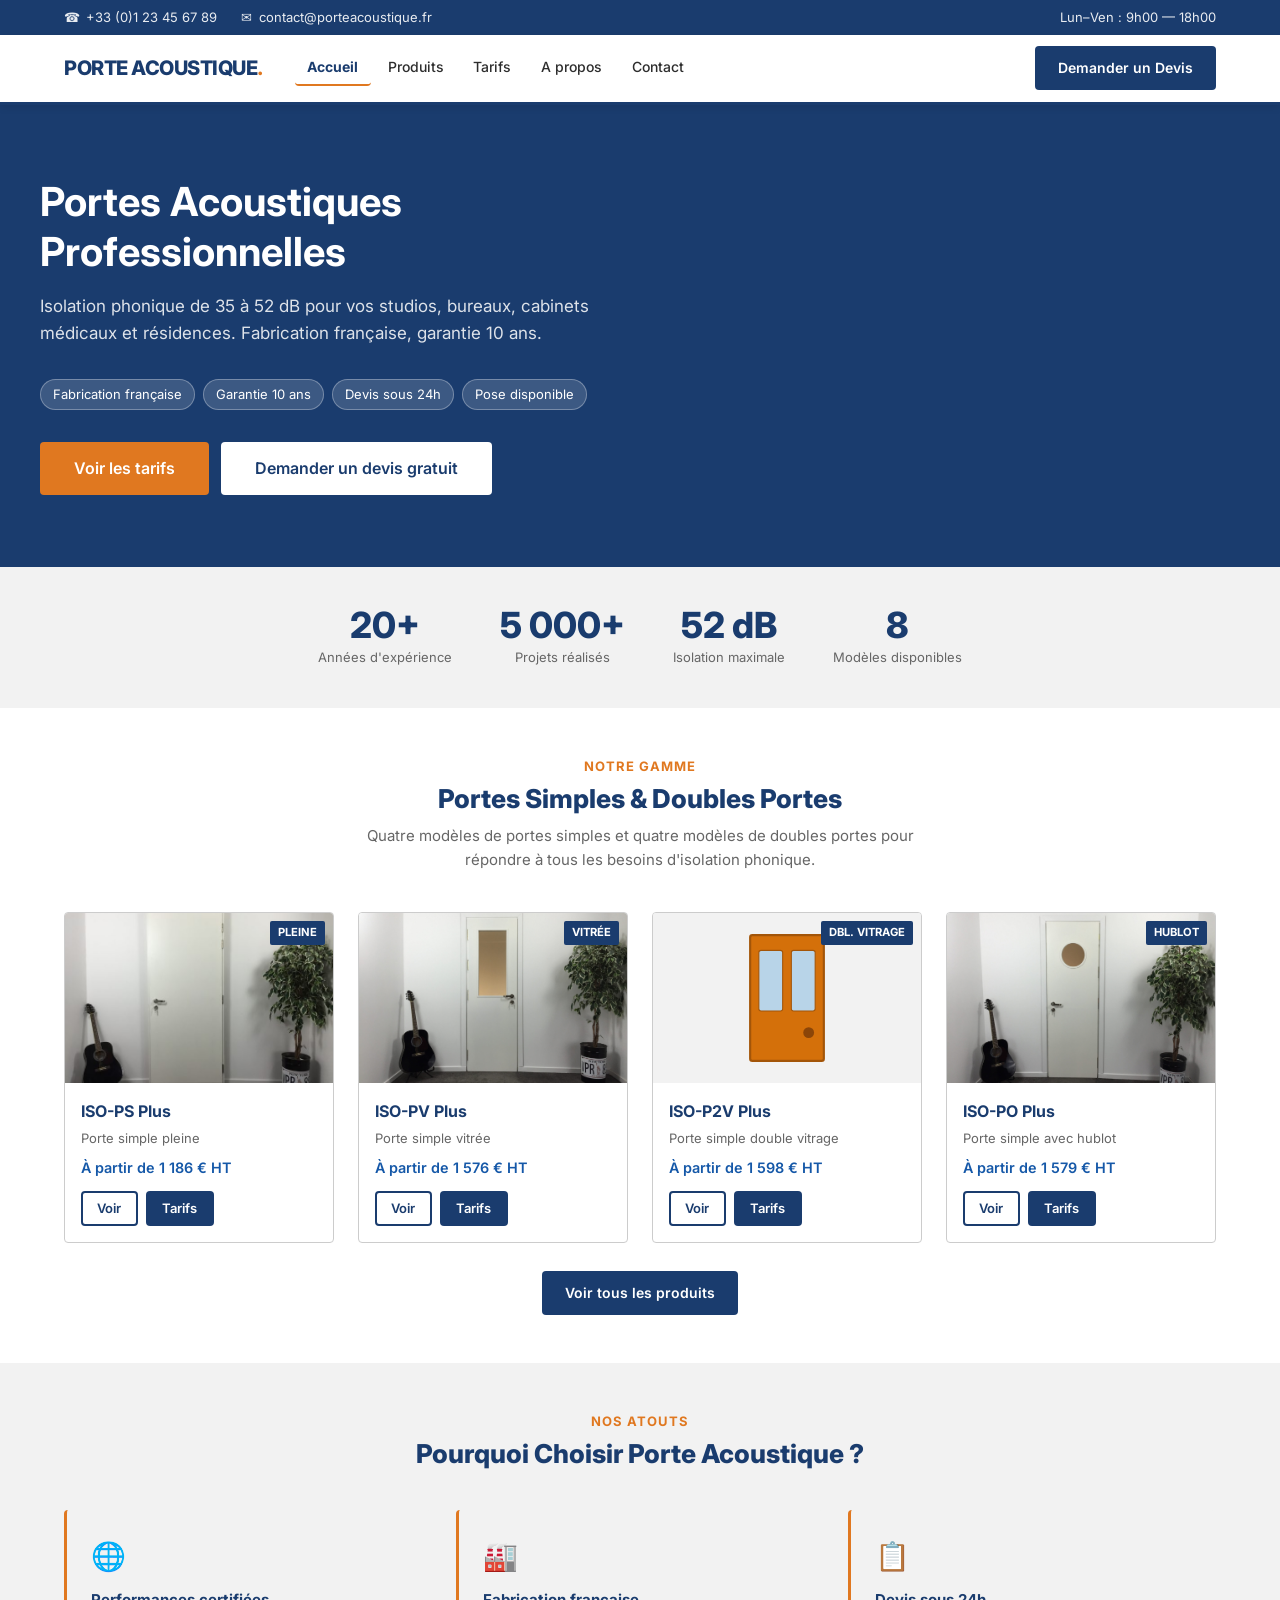
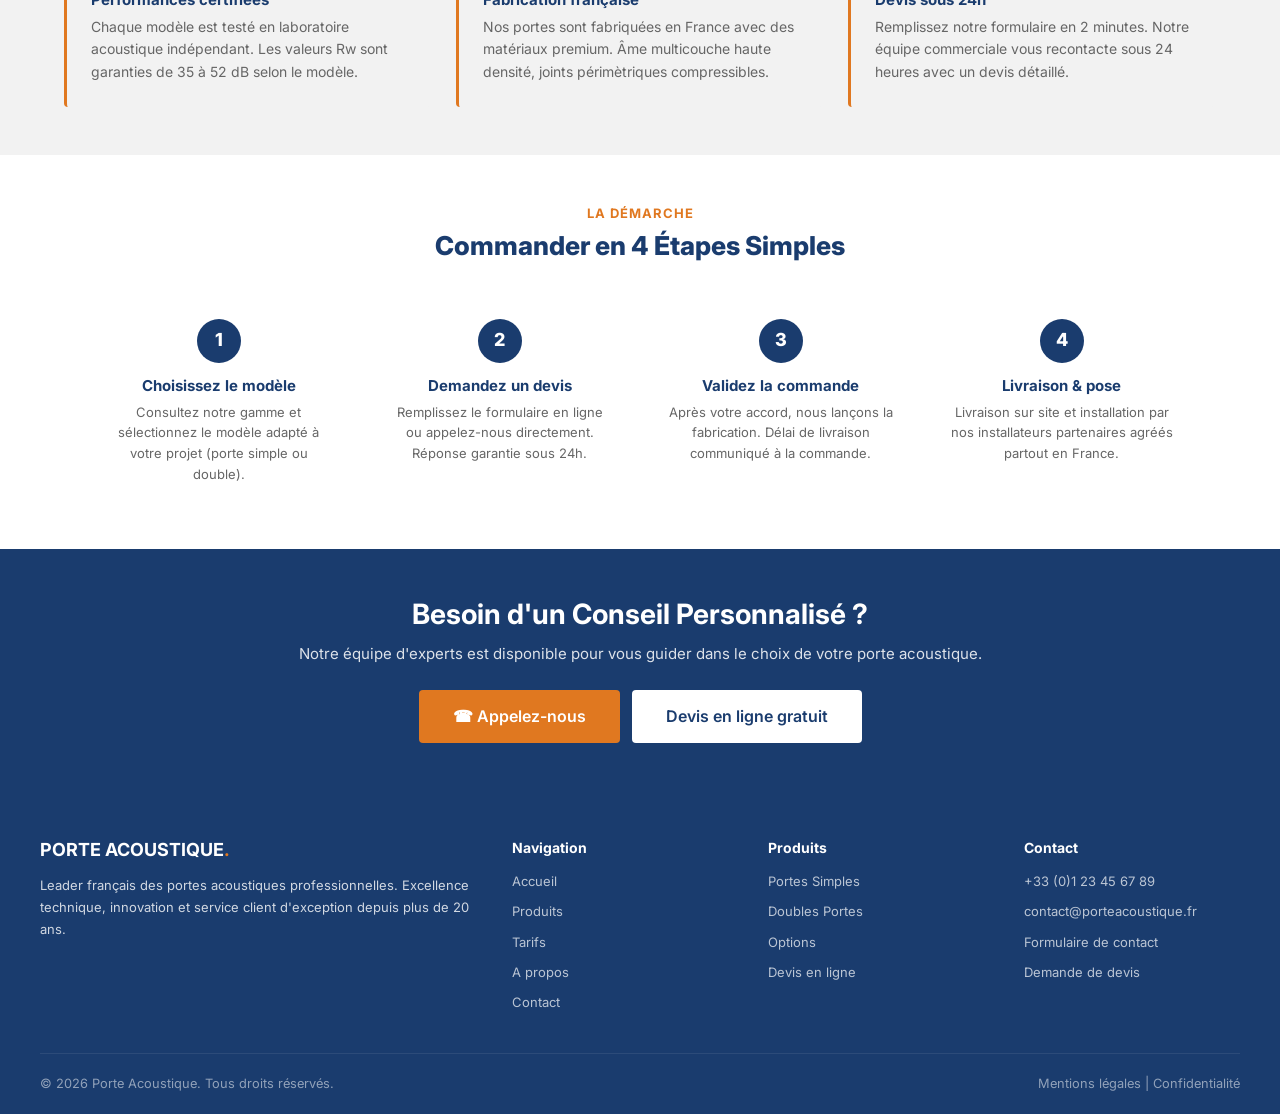
==== index.html @ 8ef7914b "Add files via upload" ====
<!DOCTYPE html>
<html lang="fr">
<head>
    <meta charset="UTF-8">
    <meta name="viewport" content="width=device-width, initial-scale=1.0">
    <title>Porte Acoustique | Portes Acoustiques Professionnelles</title>
    <meta name="description" content="Leader français des portes acoustiques professionnelles. Isolation phonique jusqu'à 52 dB. Devis gratuit sous 24h.">
    <link rel="preconnect" href="https://fonts.googleapis.com">
    <link rel="preconnect" href="https://fonts.gstatic.com" crossorigin>
    <link href="https://fonts.googleapis.com/css2?family=Inter:wght@400;500;600;700;800&display=swap" rel="stylesheet">
    <link rel="stylesheet" href="css/style.css">
</head>
<body>

<!-- Barre du haut -->
<div class="top-bar">
    <div class="top-bar-inner">
        <div class="top-bar-left">
            <span class="top-bar-item">&#9742; <a href="tel:+33123456789">+33 (0)1 23 45 67 89</a></span>
            <span class="top-bar-item">&#9993; <a href="mailto:contact@porteacoustique.fr">contact@porteacoustique.fr</a></span>
        </div>
        <span class="top-bar-item">Lun&ndash;Ven : 9h00 &mdash; 18h00</span>
    </div>
</div>

<!-- Navigation -->
<nav class="navbar">
    <div class="nav-inner">
        <a href="index.html" class="logo">PORTE ACOUSTIQUE<span class="logo-dot">.</span></a>
        <ul class="nav-links" id="navLinks">
            <li><a href="index.html" class="active">Accueil</a></li>
            <li><a href="produits.html">Produits</a></li>
            <li><a href="tarifs.html">Tarifs</a></li>
            <li><a href="a-propos.html">A propos</a></li>
            <li><a href="contact.html">Contact</a></li>
        </ul>
        <a href="devis.html" class="btn btn-nav-devis">Demander un Devis</a>
        <button class="mobile-toggle" id="mobileToggle" aria-label="Menu">
            <span></span><span></span><span></span>
        </button>
    </div>
</nav>

<!-- Hero -->
<section class="home-hero">
    <div class="home-hero-inner">
        <h1>Portes Acoustiques<br>Professionnelles</h1>
        <p>Isolation phonique de 35 à 52 dB pour vos studios, bureaux, cabinets médicaux et résidences. Fabrication française, garantie 10 ans.</p>
        <div class="hero-pills">
            <span class="hero-pill">Fabrication française</span>
            <span class="hero-pill">Garantie 10 ans</span>
            <span class="hero-pill">Devis sous 24h</span>
            <span class="hero-pill">Pose disponible</span>
        </div>
        <div class="btn-group">
            <a href="tarifs.html" class="btn btn-accent btn-lg">Voir les tarifs</a>
            <a href="devis.html" class="btn btn-white btn-lg">Demander un devis gratuit</a>
        </div>
    </div>
</section>

<!-- Stats -->
<div class="stats-row">
    <div class="stat-item"><div class="stat-num">20+</div><div class="stat-lbl">Années d'expérience</div></div>
    <div class="stat-item"><div class="stat-num">5 000+</div><div class="stat-lbl">Projets réalisés</div></div>
    <div class="stat-item"><div class="stat-num">52 dB</div><div class="stat-lbl">Isolation maximale</div></div>
    <div class="stat-item"><div class="stat-num">8</div><div class="stat-lbl">Modèles disponibles</div></div>
</div>

<!-- Produits -->
<section class="section">
    <div class="container">
        <div class="section-header">
            <div class="section-label">Notre gamme</div>
            <h2 class="section-title">Portes Simples &amp; Doubles Portes</h2>
            <p class="section-desc">Quatre modèles de portes simples et quatre modèles de doubles portes pour répondre à tous les besoins d'isolation phonique.</p>
        </div>
        <div class="products-grid">
            <div class="product-card">
                <div class="product-card-img">
                    <img src="images_agenererplustard/IMG_6274-e1475179363732.jpg" alt="ISO-PS Plus">
                    <span class="product-badge">Pleine</span>
                </div>
                <div class="product-card-body">
                    <div class="product-name">ISO-PS Plus</div>
                    <div class="product-type">Porte simple pleine</div>
                    <div class="product-from">À partir de 1 186 &euro; HT</div>
                    <div class="product-card-actions">
                        <a href="produit-iso-ps-plus.html" class="btn btn-secondary btn-sm">Voir</a>
                        <a href="tarifs.html#portes-simples" class="btn btn-primary btn-sm">Tarifs</a>
                    </div>
                </div>
            </div>
            <div class="product-card">
                <div class="product-card-img">
                    <img src="images_agenererplustard/IMG_6256-scaled.jpg" alt="ISO-PV Plus">
                    <span class="product-badge">Vitrée</span>
                </div>
                <div class="product-card-body">
                    <div class="product-name">ISO-PV Plus</div>
                    <div class="product-type">Porte simple vitrée</div>
                    <div class="product-from">À partir de 1 576 &euro; HT</div>
                    <div class="product-card-actions">
                        <a href="produit-iso-pv-plus.html" class="btn btn-secondary btn-sm">Voir</a>
                        <a href="tarifs.html#portes-simples" class="btn btn-primary btn-sm">Tarifs</a>
                    </div>
                </div>
            </div>
            <div class="product-card">
                <div class="product-card-img">
                    <svg width="80" height="130" viewBox="0 0 36 60" style="margin:auto;display:block;">
                        <rect x="1" y="1" width="34" height="58" rx="1" fill="#d4700a" stroke="#a35508" stroke-width="1"/>
                        <rect x="5" y="8" width="11" height="28" rx="1" fill="#b8d4e8" stroke="#a35508" stroke-width="0.5"/>
                        <rect x="20" y="8" width="11" height="28" rx="1" fill="#b8d4e8" stroke="#a35508" stroke-width="0.5"/>
                        <circle cx="28" cy="46" r="2.5" fill="#8b4508"/>
                    </svg>
                    <span class="product-badge">Dbl. vitrage</span>
                </div>
                <div class="product-card-body">
                    <div class="product-name">ISO-P2V Plus</div>
                    <div class="product-type">Porte simple double vitrage</div>
                    <div class="product-from">À partir de 1 598 &euro; HT</div>
                    <div class="product-card-actions">
                        <a href="produit-iso-p2v-plus.html" class="btn btn-secondary btn-sm">Voir</a>
                        <a href="tarifs.html#portes-simples" class="btn btn-primary btn-sm">Tarifs</a>
                    </div>
                </div>
            </div>
            <div class="product-card">
                <div class="product-card-img">
                    <img src="images_agenererplustard/IMG_6250-scaled.jpg" alt="ISO-PO Plus">
                    <span class="product-badge">Hublot</span>
                </div>
                <div class="product-card-body">
                    <div class="product-name">ISO-PO Plus</div>
                    <div class="product-type">Porte simple avec hublot</div>
                    <div class="product-from">À partir de 1 579 &euro; HT</div>
                    <div class="product-card-actions">
                        <a href="produit-iso-po-plus.html" class="btn btn-secondary btn-sm">Voir</a>
                        <a href="tarifs.html#portes-simples" class="btn btn-primary btn-sm">Tarifs</a>
                    </div>
                </div>
            </div>
        </div>
        <div style="text-align:center;margin-top:1.75rem;">
            <a href="produits.html" class="btn btn-primary">Voir tous les produits</a>
        </div>
    </div>
</section>

<!-- Pourquoi nous -->
<section class="section bg-light">
    <div class="container">
        <div class="section-header">
            <div class="section-label">Nos atouts</div>
            <h2 class="section-title">Pourquoi Choisir Porte Acoustique ?</h2>
        </div>
        <div class="features-grid">
            <div class="feature-card">
                <div class="feature-icon">&#127760;</div>
                <h3>Performances certifiées</h3>
                <p>Chaque modèle est testé en laboratoire acoustique indépendant. Les valeurs Rw sont garanties de 35 à 52 dB selon le modèle.</p>
            </div>
            <div class="feature-card">
                <div class="feature-icon">&#127981;</div>
                <h3>Fabrication française</h3>
                <p>Nos portes sont fabriquées en France avec des matériaux premium. Âme multicouche haute densité, joints périmètriques compressibles.</p>
            </div>
            <div class="feature-card">
                <div class="feature-icon">&#128203;</div>
                <h3>Devis sous 24h</h3>
                <p>Remplissez notre formulaire en 2 minutes. Notre équipe commerciale vous recontacte sous 24 heures avec un devis détaillé.</p>
            </div>
        </div>
    </div>
</section>

<!-- Comment commander -->
<section class="section">
    <div class="container">
        <div class="section-header">
            <div class="section-label">La démarche</div>
            <h2 class="section-title">Commander en 4 Étapes Simples</h2>
        </div>
        <div class="how-grid">
            <div class="how-step">
                <div class="how-num">1</div>
                <h3>Choisissez le modèle</h3>
                <p>Consultez notre gamme et sélectionnez le modèle adapté à votre projet (porte simple ou double).</p>
            </div>
            <div class="how-step">
                <div class="how-num">2</div>
                <h3>Demandez un devis</h3>
                <p>Remplissez le formulaire en ligne ou appelez-nous directement. Réponse garantie sous 24h.</p>
            </div>
            <div class="how-step">
                <div class="how-num">3</div>
                <h3>Validez la commande</h3>
                <p>Après votre accord, nous lançons la fabrication. Délai de livraison communiqué à la commande.</p>
            </div>
            <div class="how-step">
                <div class="how-num">4</div>
                <h3>Livraison &amp; pose</h3>
                <p>Livraison sur site et installation par nos installateurs partenaires agréés partout en France.</p>
            </div>
        </div>
    </div>
</section>

<!-- CTA -->
<section class="cta-banner">
    <h2>Besoin d'un Conseil Personnalisé ?</h2>
    <p>Notre équipe d'experts est disponible pour vous guider dans le choix de votre porte acoustique.</p>
    <div class="btn-group">
        <a href="tel:+33123456789" class="btn btn-accent btn-lg">&#9742; Appelez-nous</a>
        <a href="devis.html" class="btn btn-white btn-lg">Devis en ligne gratuit</a>
    </div>
</section>

<!-- Footer -->
<footer>
    <div class="footer-grid">
        <div class="footer-brand">
            <h3>PORTE ACOUSTIQUE<span style="color:var(--accent)">.</span></h3>
            <p>Leader français des portes acoustiques professionnelles. Excellence technique, innovation et service client d'exception depuis plus de 20 ans.</p>
        </div>
        <div>
            <h4>Navigation</h4>
            <ul>
                <li><a href="index.html">Accueil</a></li>
                <li><a href="produits.html">Produits</a></li>
                <li><a href="tarifs.html">Tarifs</a></li>
                <li><a href="a-propos.html">A propos</a></li>
                <li><a href="contact.html">Contact</a></li>
            </ul>
        </div>
        <div>
            <h4>Produits</h4>
            <ul>
                <li><a href="tarifs.html#portes-simples">Portes Simples</a></li>
                <li><a href="tarifs.html#doubles-portes">Doubles Portes</a></li>
                <li><a href="tarifs.html#options">Options</a></li>
                <li><a href="devis.html">Devis en ligne</a></li>
            </ul>
        </div>
        <div>
            <h4>Contact</h4>
            <ul>
                <li><a href="tel:+33123456789">+33 (0)1 23 45 67 89</a></li>
                <li><a href="mailto:contact@porteacoustique.fr">contact@porteacoustique.fr</a></li>
                <li><a href="contact.html">Formulaire de contact</a></li>
                <li><a href="devis.html">Demande de devis</a></li>
            </ul>
        </div>
    </div>
    <div class="footer-bottom">
        <p>&copy; 2026 Porte Acoustique. Tous droits réservés.</p>
        <p><a href="#">Mentions légales</a> | <a href="#">Confidentialité</a></p>
    </div>
</footer>

<script src="js/main.js"></script>
</body>
</html>
---- css/style.css ----
/* ============================================================
   PORTE ACOUSTIQUE — Feuille de style principale
   Design propre et professionnel
   ============================================================ */

*, *::before, *::after { box-sizing: border-box; margin: 0; padding: 0; }

:root {
    --primary:      #1a3c6e;   /* Bleu fonce nav/header/footer */
    --accent:       #e07820;   /* Orange accent */
    --price-color:  #1558a8;   /* Bleu prix (comme exemple) */
    --light-bg:     #f2f2f2;   /* Fond gris clair */
    --white:        #ffffff;
    --text:         #2d2d2d;
    --text-light:   #666666;
    --border:       #cccccc;
    --table-hdr:    #2d2d2d;   /* En-tete tableau sombre (comme exemple) */
    --radius:       4px;
    --shadow:       0 2px 8px rgba(0,0,0,0.1);
}

body {
    font-family: 'Inter', Arial, sans-serif;
    color: var(--text);
    background: var(--white);
    line-height: 1.6;
    font-size: 15px;
}

a { text-decoration: none; color: inherit; }
img { max-width: 100%; height: auto; display: block; }
h1, h2, h3, h4 { line-height: 1.25; color: var(--primary); }

/* ---- Barre du haut ---- */
.top-bar {
    background: var(--primary);
    color: rgba(255,255,255,0.9);
    font-size: 0.8125rem;
    padding: 0.45rem 0;
}
.top-bar-inner {
    max-width: 1200px;
    margin: 0 auto;
    padding: 0 1.5rem;
    display: flex;
    justify-content: space-between;
    align-items: center;
    gap: 1rem;
    flex-wrap: wrap;
}
.top-bar-left { display: flex; gap: 1.5rem; }
.top-bar-item { display: flex; align-items: center; gap: 0.4rem; }
.top-bar-item a { color: inherit; }

/* ---- Navigation ---- */
.navbar {
    background: var(--white);
    border-bottom: 3px solid var(--primary);
    position: sticky;
    top: 0;
    z-index: 200;
    box-shadow: var(--shadow);
}
.nav-inner {
    max-width: 1200px;
    margin: 0 auto;
    padding: 0.7rem 1.5rem;
    display: flex;
    align-items: center;
    gap: 2rem;
}
.logo {
    font-size: 1.25rem;
    font-weight: 800;
    color: var(--primary);
    white-space: nowrap;
    letter-spacing: -0.5px;
}
.logo-dot { color: var(--accent); }
.nav-links {
    list-style: none;
    display: flex;
    gap: 0.25rem;
    flex: 1;
}
.nav-links a {
    display: block;
    padding: 0.35rem 0.8rem;
    font-size: 0.875rem;
    font-weight: 500;
    color: var(--text);
    border-radius: var(--radius);
    transition: background 0.15s, color 0.15s;
}
.nav-links a:hover { background: var(--light-bg); color: var(--primary); }
.nav-links a.active { color: var(--primary); font-weight: 700; border-bottom: 2px solid var(--accent); }

.btn-nav-devis {
    background: var(--primary);
    color: var(--white) !important;
    padding: 0.45rem 1.1rem;
    border-radius: var(--radius);
    font-size: 0.8125rem;
    font-weight: 600;
    white-space: nowrap;
    margin-left: auto;
}
.btn-nav-devis:hover { background: var(--accent) !important; }

.mobile-toggle {
    display: none;
    background: none;
    border: none;
    cursor: pointer;
    padding: 0.4rem;
    margin-left: auto;
}
.mobile-toggle span {
    display: block;
    width: 22px;
    height: 2px;
    background: var(--text);
    margin: 5px 0;
    transition: 0.2s;
}

/* ---- Hero page ---- */
.page-hero {
    background: var(--light-bg);
    padding: 2.25rem 1.5rem;
    border-bottom: 1px solid var(--border);
    text-align: center;
}
.breadcrumb {
    font-size: 0.8125rem;
    color: var(--text-light);
    margin-bottom: 0.625rem;
}
.breadcrumb a { color: var(--primary); }
.breadcrumb a:hover { text-decoration: underline; }
.breadcrumb span.sep { margin: 0 0.4rem; }
.page-hero h1 { font-size: 1.875rem; font-weight: 800; margin-bottom: 0.5rem; }
.page-hero p { color: var(--text-light); max-width: 600px; margin: 0 auto; }

/* ---- Hero accueil ---- */
.home-hero {
    background: var(--primary);
    color: var(--white);
    padding: 4.5rem 1.5rem;
}
.home-hero-inner {
    max-width: 1200px;
    margin: 0 auto;
}
.home-hero h1 { color: var(--white); font-size: 2.5rem; margin-bottom: 1rem; }
.home-hero p { font-size: 1.0625rem; opacity: 0.85; margin-bottom: 2rem; max-width: 560px; }
.hero-pills { display: flex; flex-wrap: wrap; gap: 0.5rem; margin-bottom: 2rem; }
.hero-pill {
    background: rgba(255,255,255,0.15);
    border: 1px solid rgba(255,255,255,0.3);
    color: var(--white);
    font-size: 0.8125rem;
    padding: 0.25rem 0.75rem;
    border-radius: 20px;
}

/* ---- Conteneur general ---- */
.container {
    max-width: 1200px;
    margin: 0 auto;
    padding: 0 1.5rem;
}
.section { padding: 3rem 1.5rem; }
.section.bg-light { background: var(--light-bg); }
.section-header { text-align: center; margin-bottom: 2.5rem; }
.section-label {
    font-size: 0.8125rem;
    font-weight: 700;
    text-transform: uppercase;
    letter-spacing: 1px;
    color: var(--accent);
    margin-bottom: 0.4rem;
}
.section-title { font-size: 1.625rem; font-weight: 800; }
.section-desc { color: var(--text-light); margin-top: 0.5rem; max-width: 600px; margin-left: auto; margin-right: auto; }

/* ---- Boutons ---- */
.btn {
    display: inline-block;
    padding: 0.55rem 1.3rem;
    border-radius: var(--radius);
    font-size: 0.875rem;
    font-weight: 600;
    cursor: pointer;
    border: 2px solid transparent;
    transition: background 0.15s, color 0.15s, border-color 0.15s;
    text-align: center;
}
.btn-primary { background: var(--primary); color: var(--white); }
.btn-primary:hover { background: #122a50; }
.btn-secondary { background: var(--white); color: var(--primary); border-color: var(--primary); }
.btn-secondary:hover { background: var(--light-bg); }
.btn-accent { background: var(--accent); color: var(--white); }
.btn-accent:hover { background: #c06818; }
.btn-white { background: var(--white); color: var(--primary); }
.btn-white:hover { background: var(--light-bg); }
.btn-outline { background: transparent; color: var(--primary); border-color: var(--primary); }
.btn-lg { padding: 0.75rem 2rem; font-size: 1rem; }
.btn-sm { padding: 0.3rem 0.9rem; font-size: 0.8125rem; }
.btn-group { display: flex; gap: 0.75rem; flex-wrap: wrap; }
.btn-full { width: 100%; }

/* ---- Tableau de tarifs (comme exemple) ---- */
.pricing-wrap {
    max-width: 1100px;
    margin: 0 auto;
    padding: 2.5rem 1.5rem;
}
.pricing-wrap + .pricing-wrap { border-top: 1px solid var(--border); }
.pricing-title {
    font-size: 1.25rem;
    font-weight: 800;
    color: var(--primary);
    margin-bottom: 0.25rem;
}
.pricing-note {
    font-size: 0.8125rem;
    color: var(--text-light);
    margin-bottom: 1.25rem;
}

.price-table {
    width: 100%;
    border-collapse: collapse;
    font-size: 0.9375rem;
}
.price-table thead tr {
    background: var(--table-hdr);
}
.price-table thead th {
    padding: 1rem 1rem;
    text-align: center;
    color: rgba(255,255,255,0.85);
    font-size: 0.9rem;
    font-weight: 500;
    border: 1px solid rgba(255,255,255,0.06);
}
.price-table thead th:first-child {
    background: transparent;
    width: 170px;
}
.price-table tbody tr:nth-child(odd) { background: #f0f0f0; }
.price-table tbody tr:nth-child(even) { background: var(--white); }
.price-table tbody td {
    padding: 0.75rem 1rem;
    border: 1px solid #e0e0e0;
    vertical-align: middle;
}
/* Colonne produit */
.price-table .col-product {
    font-size: 0.875rem;
    font-weight: 500;
    color: var(--price-color);
}
.price-table .col-product a { color: var(--price-color); }
.price-table .col-product a:hover { text-decoration: underline; }
/* Cellule porte */
.price-table .col-price {
    text-align: center;
    padding: 0.75rem 0.5rem;
}
.price-table .col-price .door-svg { margin: 0 auto 0.4rem; display: block; }
.price-table .col-price .price-val {
    font-size: 0.875rem;
    color: var(--price-color);
    font-weight: 500;
}
/* Pied de tableau — boutons Devis */
.price-table tfoot td {
    text-align: center;
    padding: 0.75rem 0.5rem;
    background: #ebebeb;
    border: 1px solid #e0e0e0;
}
.price-table tfoot td:first-child { text-align: left; background: transparent; border: none; }

.btn-devis-tbl {
    display: inline-block;
    padding: 0.3rem 1rem;
    background: var(--white);
    border: 1px solid #aaaaaa;
    color: var(--text);
    font-size: 0.8125rem;
    border-radius: 2px;
    cursor: pointer;
    text-decoration: none;
}
.btn-devis-tbl:hover { background: var(--primary); color: var(--white); border-color: var(--primary); }

/* ---- Options ---- */
.options-block { max-width: 700px; margin: 0 auto; }
.options-block h3 { font-size: 1rem; font-weight: 700; margin-bottom: 1rem; }
.options-block ul { list-style: none; }
.options-block ul li {
    display: flex;
    justify-content: space-between;
    align-items: center;
    padding: 0.4rem 0;
    border-bottom: 1px solid var(--border);
    font-size: 0.9rem;
}
.options-block ul li:last-child { border-bottom: none; }
.opt-price { font-weight: 600; color: var(--text); }

/* ---- Grille produits ---- */
.products-grid {
    max-width: 1200px;
    margin: 0 auto;
    display: grid;
    grid-template-columns: repeat(4, 1fr);
    gap: 1.5rem;
}
.product-card {
    background: var(--white);
    border: 1px solid var(--border);
    border-radius: var(--radius);
    overflow: hidden;
    transition: box-shadow 0.2s;
}
.product-card:hover { box-shadow: var(--shadow); }
.product-card-img {
    background: var(--light-bg);
    height: 170px;
    display: flex;
    align-items: center;
    justify-content: center;
    position: relative;
    overflow: hidden;
}
.product-card-img img { width: 100%; height: 100%; object-fit: cover; }
.product-badge {
    position: absolute;
    top: 0.5rem;
    right: 0.5rem;
    background: var(--primary);
    color: var(--white);
    font-size: 0.7rem;
    font-weight: 700;
    padding: 0.2rem 0.5rem;
    border-radius: 2px;
    text-transform: uppercase;
}
.product-card-body { padding: 1rem; }
.product-name { font-size: 1rem; font-weight: 700; color: var(--primary); margin-bottom: 0.2rem; }
.product-type { font-size: 0.8125rem; color: var(--text-light); margin-bottom: 0.5rem; }
.product-from { font-size: 0.9rem; font-weight: 600; color: var(--price-color); margin-bottom: 0.75rem; }
.product-card-specs { font-size: 0.8125rem; color: var(--text-light); margin-bottom: 1rem; list-style: none; }
.product-card-specs li { padding: 0.2rem 0; display: flex; gap: 0.5rem; }
.product-card-specs li span:first-child { font-weight: 500; color: var(--text); min-width: 70px; }
.product-card-actions { display: flex; gap: 0.5rem; }

/* ---- Stats ---- */
.stats-row {
    background: var(--light-bg);
    padding: 2.5rem 1.5rem;
    display: flex;
    justify-content: center;
    flex-wrap: wrap;
    gap: 3rem;
}
.stat-item { text-align: center; }
.stat-num { font-size: 2.25rem; font-weight: 800; color: var(--primary); line-height: 1; }
.stat-lbl { font-size: 0.8125rem; color: var(--text-light); margin-top: 0.25rem; }

/* ---- Features (accueil) ---- */
.features-grid {
    max-width: 1200px;
    margin: 0 auto;
    display: grid;
    grid-template-columns: repeat(3, 1fr);
    gap: 1.5rem;
}
.feature-card {
    background: var(--light-bg);
    padding: 1.5rem;
    border-radius: var(--radius);
    border-left: 3px solid var(--accent);
}
.feature-icon { font-size: 1.75rem; margin-bottom: 0.75rem; }
.feature-card h3 { font-size: 0.9375rem; font-weight: 700; margin-bottom: 0.375rem; }
.feature-card p { font-size: 0.875rem; color: var(--text-light); }

/* ---- CTA Banner ---- */
.cta-banner {
    background: var(--primary);
    color: var(--white);
    padding: 3rem 1.5rem;
    text-align: center;
}
.cta-banner h2 { color: var(--white); font-size: 1.75rem; margin-bottom: 0.625rem; }
.cta-banner p { opacity: 0.85; margin-bottom: 1.5rem; }
.cta-banner .btn-group { justify-content: center; }

/* ---- Formulaires ---- */
.form-section { max-width: 1100px; margin: 0 auto; }
.form-grid { display: grid; grid-template-columns: 1fr 2fr; gap: 3rem; align-items: start; }
.form-sidebar { background: var(--light-bg); padding: 1.5rem; border-radius: var(--radius); }
.form-sidebar h3 { font-size: 1rem; margin-bottom: 1rem; }
.form-steps { list-style: none; }
.form-steps li { display: flex; gap: 0.875rem; margin-bottom: 1.25rem; align-items: flex-start; }
.step-num {
    width: 26px;
    height: 26px;
    background: var(--primary);
    color: var(--white);
    border-radius: 50%;
    display: flex;
    align-items: center;
    justify-content: center;
    font-size: 0.75rem;
    font-weight: 700;
    flex-shrink: 0;
    margin-top: 1px;
}
.step-text h4 { font-size: 0.875rem; font-weight: 600; margin-bottom: 0.2rem; }
.step-text p { font-size: 0.8125rem; color: var(--text-light); }
.form-box { background: var(--white); border: 1px solid var(--border); padding: 2rem; border-radius: var(--radius); }
.form-box h3 { font-size: 1.125rem; margin-bottom: 0.25rem; }
.form-box > p { color: var(--text-light); font-size: 0.875rem; margin-bottom: 1.5rem; }
.form-group { margin-bottom: 1.125rem; }
.form-group label {
    display: block;
    font-size: 0.8125rem;
    font-weight: 600;
    margin-bottom: 0.35rem;
}
.form-group input,
.form-group select,
.form-group textarea {
    width: 100%;
    padding: 0.5625rem 0.875rem;
    border: 1px solid var(--border);
    border-radius: var(--radius);
    font-size: 0.9375rem;
    font-family: inherit;
    color: var(--text);
    background: var(--white);
    transition: border-color 0.15s;
}
.form-group input:focus,
.form-group select:focus,
.form-group textarea:focus { outline: none; border-color: var(--primary); }
.form-group textarea { resize: vertical; min-height: 110px; }
.form-row { display: grid; grid-template-columns: 1fr 1fr; gap: 1.125rem; }
.form-divider { border: none; border-top: 1px solid var(--border); margin: 1.5rem 0; }
.form-section-title { font-size: 0.8125rem; font-weight: 700; text-transform: uppercase; letter-spacing: 0.5px; color: var(--text-light); margin-bottom: 1rem; }
.required { color: #d32f2f; }

/* ---- Preselection devis ---- */
.preselect-banner {
    background: rgba(26,60,110,0.06);
    border: 1px solid rgba(26,60,110,0.2);
    border-radius: var(--radius);
    padding: 1rem 1.25rem;
    margin-bottom: 1.5rem;
    font-size: 0.875rem;
}
.preselect-banner strong { color: var(--primary); }

/* ---- Contact ---- */
.contact-grid { display: grid; grid-template-columns: 1fr 2fr; gap: 3rem; max-width: 1000px; margin: 0 auto; }
.contact-info h3 { font-size: 1.125rem; margin-bottom: 1.25rem; }
.contact-info-item { margin-bottom: 1.5rem; }
.contact-info-item h4 { font-size: 0.875rem; font-weight: 700; color: var(--primary); margin-bottom: 0.375rem; }
.contact-info-item p { font-size: 0.875rem; line-height: 1.7; color: var(--text); }
.contact-info-item a { color: var(--primary); }
.contact-info-item a:hover { text-decoration: underline; }
.map-placeholder {
    background: var(--light-bg);
    border: 1px solid var(--border);
    border-radius: var(--radius);
    height: 350px;
    display: flex;
    align-items: center;
    justify-content: center;
    text-align: center;
    color: var(--text-light);
}
.map-placeholder p { font-size: 0.875rem; }

/* ---- A propos ---- */
.about-intro { display: grid; grid-template-columns: 1fr 2fr; gap: 3rem; align-items: start; max-width: 1100px; margin: 0 auto; }
.about-img {
    background: var(--light-bg);
    aspect-ratio: 4/3;
    border-radius: var(--radius);
    display: flex;
    align-items: center;
    justify-content: center;
    color: var(--text-light);
    font-size: 0.875rem;
    text-align: center;
    border: 1px dashed var(--border);
}
.about-text h2 { font-size: 1.5rem; margin-bottom: 1rem; }
.about-text p { color: var(--text); margin-bottom: 1rem; }

.values-grid {
    max-width: 1100px;
    margin: 0 auto;
    display: grid;
    grid-template-columns: repeat(3, 1fr);
    gap: 1.5rem;
}
.value-card { background: var(--light-bg); padding: 1.5rem; border-radius: var(--radius); }
.value-icon { font-size: 1.5rem; margin-bottom: 0.75rem; }
.value-card h3 { font-size: 1rem; font-weight: 700; margin-bottom: 0.5rem; }
.value-card p { font-size: 0.875rem; color: var(--text-light); }

/* ---- Page produit detail ---- */
.product-detail-layout { display: grid; grid-template-columns: 340px 1fr; gap: 3rem; max-width: 1100px; margin: 0 auto; }
.door-preview {
    background: var(--light-bg);
    border: 1px solid var(--border);
    border-radius: var(--radius);
    padding: 1.5rem;
    text-align: center;
}
.door-preview-img { margin: 0 auto 1rem; }
.door-preview .quick-stats { display: grid; grid-template-columns: 1fr 1fr; gap: 0.75rem; margin: 1rem 0; }
.quick-stat { background: var(--white); border: 1px solid var(--border); border-radius: var(--radius); padding: 0.625rem; text-align: center; }
.quick-stat-val { font-size: 1.125rem; font-weight: 800; color: var(--primary); }
.quick-stat-lbl { font-size: 0.7rem; color: var(--text-light); }
.product-info h2 { font-size: 1.875rem; margin-bottom: 0.5rem; }
.product-category-badge {
    display: inline-block;
    background: var(--light-bg);
    border: 1px solid var(--border);
    color: var(--text-light);
    font-size: 0.75rem;
    font-weight: 600;
    padding: 0.2rem 0.625rem;
    border-radius: 20px;
    margin-bottom: 0.75rem;
}
.product-db-badge {
    display: inline-block;
    background: var(--accent);
    color: var(--white);
    font-size: 0.8125rem;
    font-weight: 700;
    padding: 0.2rem 0.75rem;
    border-radius: 20px;
    margin-left: 0.5rem;
    margin-bottom: 0.75rem;
}
.product-description { color: var(--text); margin-bottom: 1.5rem; }

/* Onglets */
.tabs-nav { display: flex; gap: 0; border-bottom: 2px solid var(--border); margin-bottom: 1.5rem; }
.tab-btn {
    padding: 0.6rem 1.25rem;
    font-size: 0.875rem;
    font-weight: 600;
    background: none;
    border: none;
    border-bottom: 2px solid transparent;
    margin-bottom: -2px;
    cursor: pointer;
    color: var(--text-light);
}
.tab-btn.active { color: var(--primary); border-bottom-color: var(--primary); }
.tab-panel { display: none; }
.tab-panel.active { display: block; }

/* Table specs */
.specs-table { width: 100%; border-collapse: collapse; font-size: 0.875rem; }
.specs-table th, .specs-table td { padding: 0.5rem 0.75rem; border: 1px solid var(--border); }
.specs-table thead th { background: var(--light-bg); font-weight: 700; text-align: left; }
.specs-table tbody tr:nth-child(even) { background: #fafafa; }
.specs-table .specs-section-head td { background: var(--primary); color: var(--white); font-weight: 600; font-size: 0.8125rem; }

/* Trust strip */
.trust-strip {
    background: var(--light-bg);
    border-top: 1px solid var(--border);
    border-bottom: 1px solid var(--border);
    padding: 0.875rem 1.5rem;
}
.trust-strip-inner {
    max-width: 1200px;
    margin: 0 auto;
    display: flex;
    flex-wrap: wrap;
    gap: 1.5rem;
    justify-content: center;
}
.trust-item { display: flex; align-items: center; gap: 0.4rem; font-size: 0.8125rem; color: var(--text-light); }
.trust-item .trust-check { color: #2e7d32; font-weight: 700; }

/* ---- Footer ---- */
footer {
    background: var(--primary);
    color: rgba(255,255,255,0.8);
    padding: 3rem 1.5rem 0;
}
.footer-grid {
    max-width: 1200px;
    margin: 0 auto;
    display: grid;
    grid-template-columns: 2fr 1fr 1fr 1fr;
    gap: 2.5rem;
    padding-bottom: 2rem;
}
.footer-brand h3 { color: var(--white); font-size: 1.125rem; margin-bottom: 0.75rem; }
.footer-brand p { font-size: 0.8125rem; line-height: 1.7; }
footer h4 { color: var(--white); font-size: 0.875rem; font-weight: 700; margin-bottom: 0.75rem; }
footer ul { list-style: none; }
footer ul li { margin-bottom: 0.4rem; }
footer ul a { color: rgba(255,255,255,0.7); font-size: 0.8125rem; transition: color 0.15s; }
footer ul a:hover { color: var(--white); }
.footer-bottom {
    max-width: 1200px;
    margin: 0 auto;
    border-top: 1px solid rgba(255,255,255,0.12);
    padding: 1.25rem 0;
    display: flex;
    justify-content: space-between;
    font-size: 0.8rem;
    opacity: 0.65;
    flex-wrap: wrap;
    gap: 0.5rem;
}

/* ---- Info / Warning boxes ---- */
.info-box {
    background: rgba(21,88,168,0.07);
    border-left: 3px solid var(--price-color);
    padding: 0.875rem 1rem;
    border-radius: 0 var(--radius) var(--radius) 0;
    font-size: 0.875rem;
    margin: 1rem 0;
}
.warning-box {
    background: rgba(224,120,32,0.08);
    border-left: 3px solid var(--accent);
    padding: 0.875rem 1rem;
    border-radius: 0 var(--radius) var(--radius) 0;
    font-size: 0.875rem;
    margin: 1rem 0;
}
.info-box strong, .warning-box strong { display: block; margin-bottom: 0.25rem; }

/* ---- Finitions ---- */
.finishes-grid { display: grid; grid-template-columns: repeat(3, 1fr); gap: 1.5rem; max-width: 1100px; margin: 0 auto; }
.finish-card { background: var(--light-bg); border-radius: var(--radius); overflow: hidden; border: 1px solid var(--border); }
.finish-card-header { padding: 1rem; background: var(--primary); color: var(--white); }
.finish-card-header h4 { color: var(--white); font-size: 0.9375rem; margin-bottom: 0.25rem; }
.finish-card-header p { font-size: 0.8125rem; opacity: 0.8; }
.finish-card-body { padding: 1rem; }
.swatches-row { display: flex; flex-wrap: wrap; gap: 0.375rem; margin-bottom: 0.625rem; }
.swatch {
    width: 24px;
    height: 24px;
    border-radius: 50%;
    border: 1px solid rgba(0,0,0,0.15);
    cursor: pointer;
    transition: transform 0.15s;
}
.swatch:hover { transform: scale(1.2); }
.finish-card-note { font-size: 0.75rem; color: var(--text-light); }

/* ---- Install steps ---- */
.install-steps { list-style: none; }
.install-step { display: flex; gap: 1rem; margin-bottom: 1.25rem; align-items: flex-start; }
.install-step-num {
    width: 30px;
    height: 30px;
    background: var(--accent);
    color: var(--white);
    border-radius: 50%;
    display: flex;
    align-items: center;
    justify-content: center;
    font-weight: 700;
    font-size: 0.875rem;
    flex-shrink: 0;
}
.install-step-content strong { display: block; font-size: 0.9375rem; margin-bottom: 0.25rem; }
.install-step-content p { font-size: 0.875rem; color: var(--text-light); }

/* ---- How it works (accueil) ---- */
.how-grid { max-width: 1100px; margin: 0 auto; display: grid; grid-template-columns: repeat(4, 1fr); gap: 1.5rem; text-align: center; }
.how-step { padding: 1rem; }
.how-num {
    width: 44px;
    height: 44px;
    background: var(--primary);
    color: var(--white);
    border-radius: 50%;
    display: flex;
    align-items: center;
    justify-content: center;
    font-size: 1.125rem;
    font-weight: 800;
    margin: 0 auto 0.875rem;
}
.how-step h3 { font-size: 0.9375rem; font-weight: 700; margin-bottom: 0.375rem; }
.how-step p { font-size: 0.8125rem; color: var(--text-light); }

/* ---- Responsive ---- */
@media (max-width: 960px) {
    .products-grid { grid-template-columns: repeat(2, 1fr); }
    .features-grid { grid-template-columns: repeat(2, 1fr); }
    .footer-grid { grid-template-columns: 1fr 1fr; gap: 1.5rem; }
    .how-grid { grid-template-columns: repeat(2, 1fr); }
    .product-detail-layout { grid-template-columns: 1fr; }
    .finishes-grid { grid-template-columns: 1fr 1fr; }
}

@media (max-width: 768px) {
    .nav-links { display: none; flex-direction: column; position: absolute; top: 100%; left: 0; right: 0; background: var(--white); padding: 1rem 1.5rem; border-bottom: 1px solid var(--border); z-index: 199; box-shadow: var(--shadow); }
    .nav-links.active { display: flex; }
    .mobile-toggle { display: block; }
    .btn-nav-devis { display: none; }
    .form-grid { grid-template-columns: 1fr; }
    .form-row { grid-template-columns: 1fr; }
    .contact-grid { grid-template-columns: 1fr; }
    .about-intro { grid-template-columns: 1fr; }
    .values-grid { grid-template-columns: 1fr; }
    .home-hero h1 { font-size: 1.75rem; }
    .price-table thead th { padding: 0.625rem 0.5rem; font-size: 0.8rem; }
    .price-table tbody td { padding: 0.5rem; }
    .stats-row { gap: 1.5rem; }
}

@media (max-width: 520px) {
    .products-grid { grid-template-columns: 1fr; }
    .footer-grid { grid-template-columns: 1fr; }
    .finishes-grid { grid-template-columns: 1fr; }
}
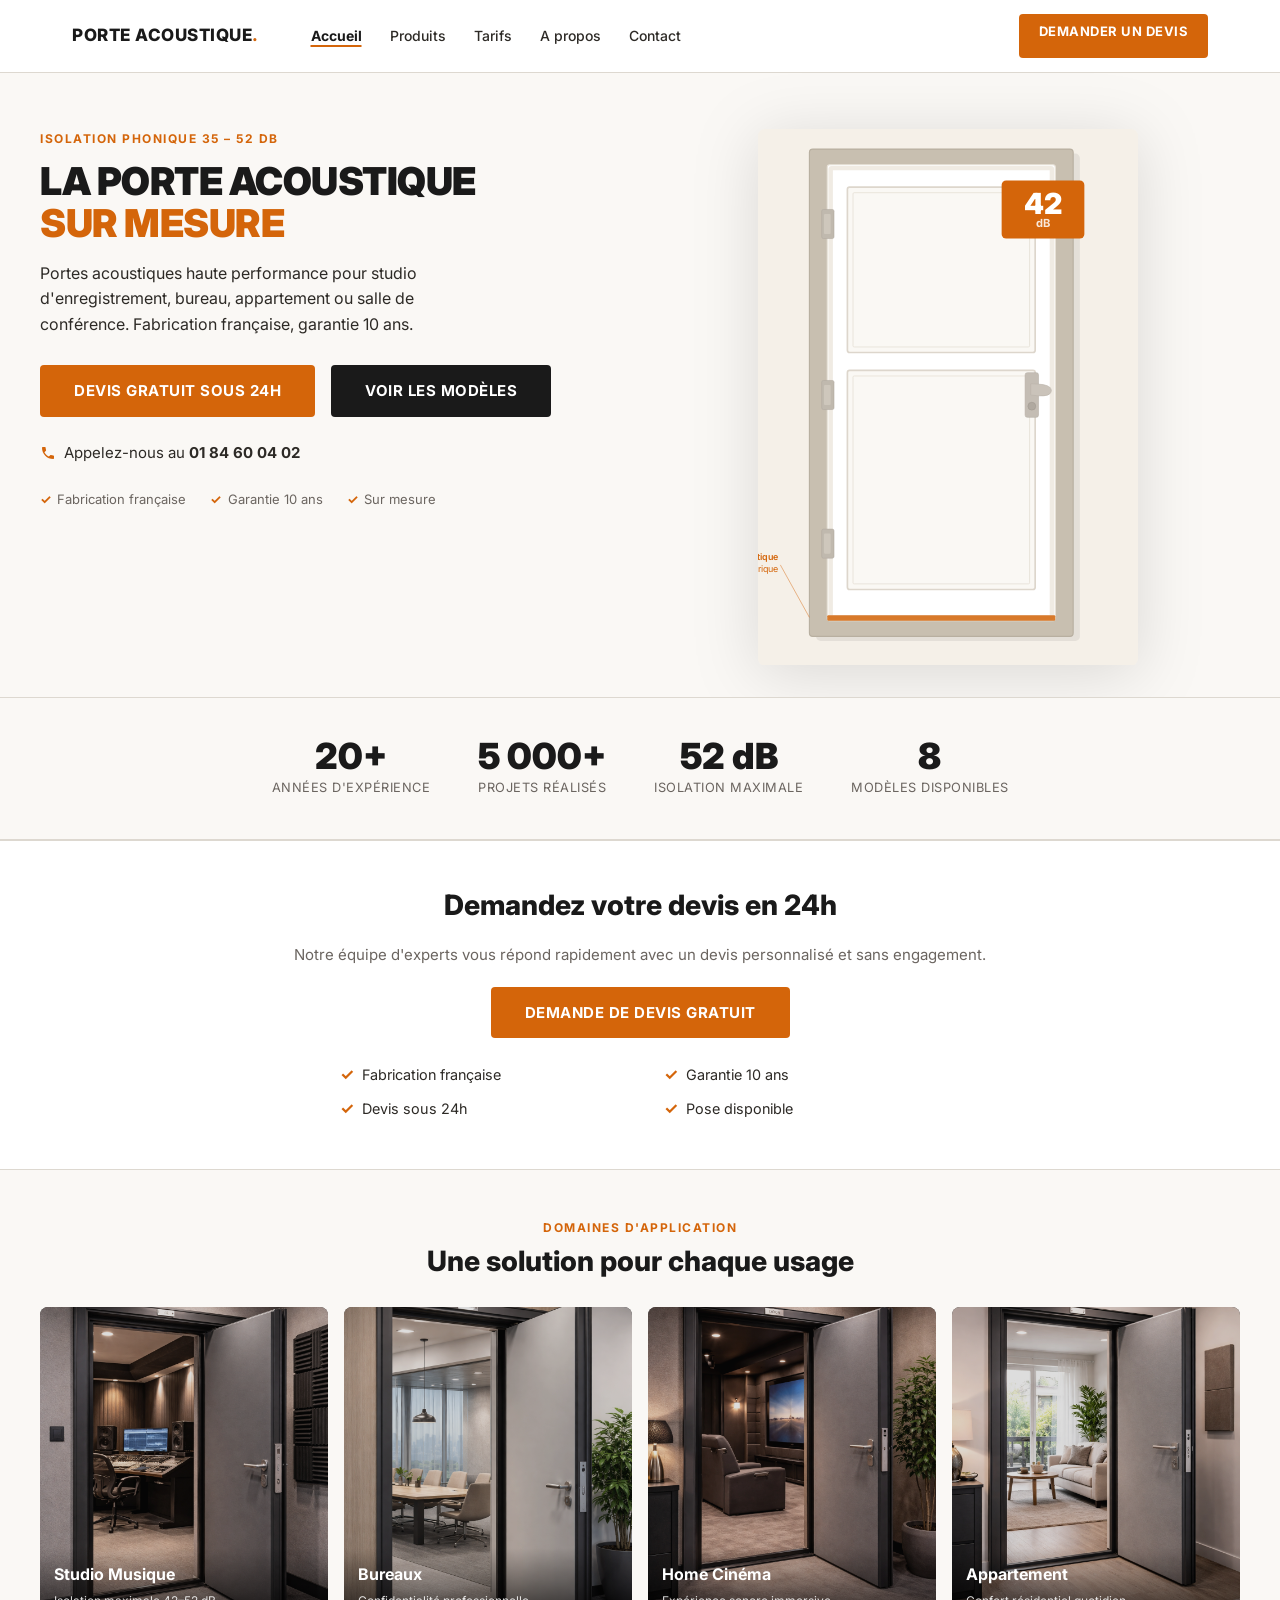
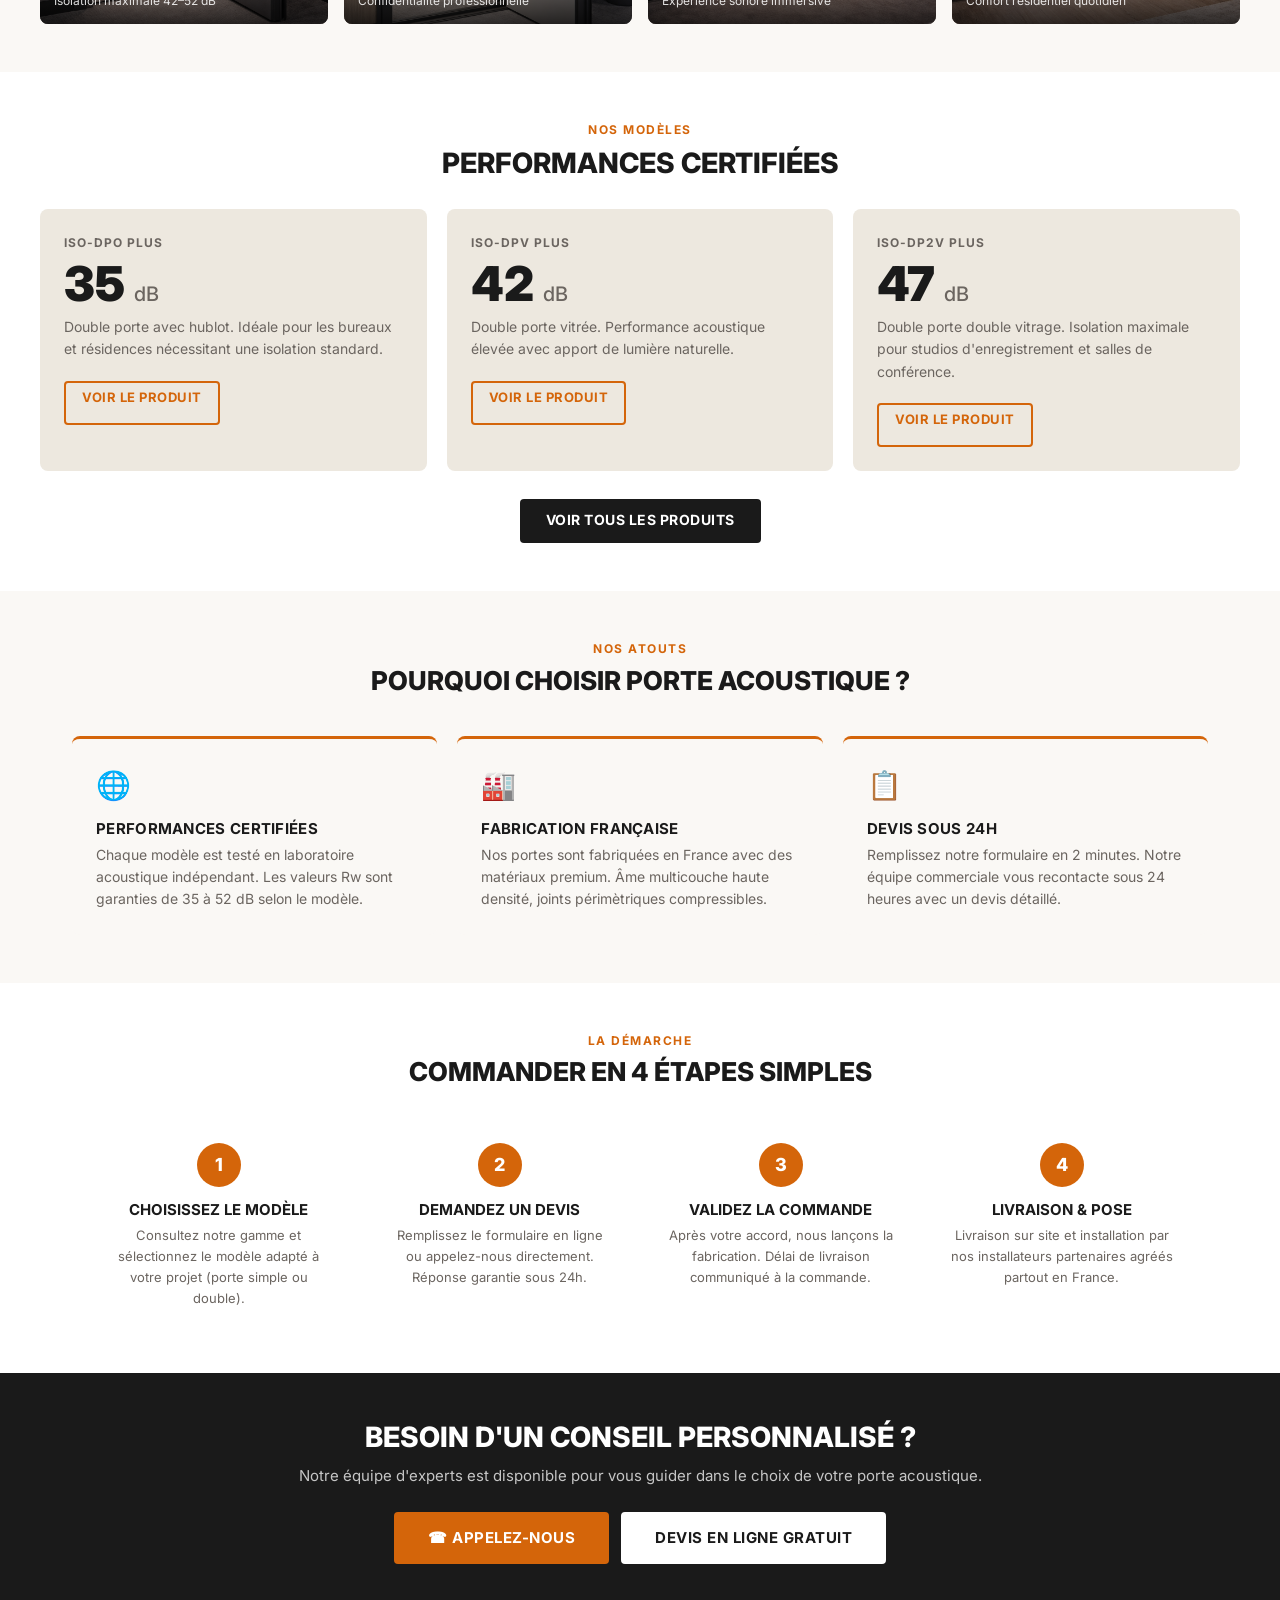
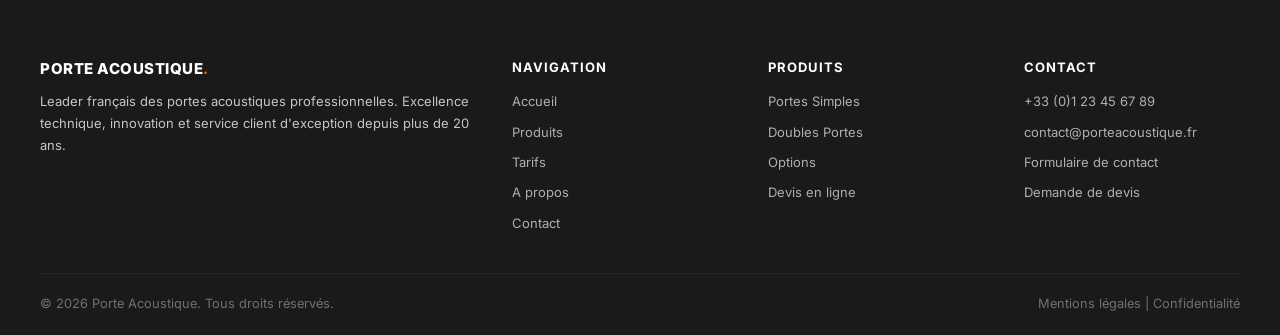
==== commit 6bd89274: "Add files via upload" ====
--- a/index.html
+++ b/index.html
@@ -5,37 +5,32 @@
     <meta name="viewport" content="width=device-width, initial-scale=1.0">
     <title>Porte Acoustique | Portes Acoustiques Professionnelles</title>
     <meta name="description" content="Leader français des portes acoustiques professionnelles. Isolation phonique jusqu'à 52 dB. Devis gratuit sous 24h.">
+    <meta name="theme-color" content="#d4650a">
+    <meta property="og:title" content="Porte Acoustique — Portes Acoustiques Professionnelles">
+    <meta property="og:description" content="Isolation phonique de 35 à 52 dB. Fabrication française, garantie 10 ans. Devis gratuit sous 24h.">
+    <meta property="og:type" content="website">
+    <meta property="og:url" content="https://porteacoustique.fr">
     <link rel="preconnect" href="https://fonts.googleapis.com">
     <link rel="preconnect" href="https://fonts.gstatic.com" crossorigin>
-    <link href="https://fonts.googleapis.com/css2?family=Inter:wght@400;500;600;700;800&display=swap" rel="stylesheet">
+    <link href="https://fonts.googleapis.com/css2?family=Inter:wght@400;500;600;700;800;900&display=swap" rel="stylesheet">
     <link rel="stylesheet" href="css/style.css">
 </head>
 <body>
 
-<!-- Barre du haut -->
-<div class="top-bar">
-    <div class="top-bar-inner">
-        <div class="top-bar-left">
-            <span class="top-bar-item">&#9742; <a href="tel:+33123456789">+33 (0)1 23 45 67 89</a></span>
-            <span class="top-bar-item">&#9993; <a href="mailto:contact@porteacoustique.fr">contact@porteacoustique.fr</a></span>
-        </div>
-        <span class="top-bar-item">Lun&ndash;Ven : 9h00 &mdash; 18h00</span>
-    </div>
-</div>
-
 <!-- Navigation -->
 <nav class="navbar">
     <div class="nav-inner">
-        <a href="index.html" class="logo">PORTE ACOUSTIQUE<span class="logo-dot">.</span></a>
+        <a href="index.html" class="logo">PORTE ACOUSTIQUE<span style="color:var(--orange)">.</span></a>
         <ul class="nav-links" id="navLinks">
             <li><a href="index.html" class="active">Accueil</a></li>
             <li><a href="produits.html">Produits</a></li>
             <li><a href="tarifs.html">Tarifs</a></li>
             <li><a href="a-propos.html">A propos</a></li>
             <li><a href="contact.html">Contact</a></li>
+            <li class="nav-mobile-devis"><a href="devis.html">Devis gratuit &rarr;</a></li>
         </ul>
         <a href="devis.html" class="btn btn-nav-devis">Demander un Devis</a>
-        <button class="mobile-toggle" id="mobileToggle" aria-label="Menu">
+        <button class="mobile-toggle" id="mobileToggle" aria-label="Menu" aria-expanded="false" aria-controls="navLinks">
             <span></span><span></span><span></span>
         </button>
     </div>
@@ -44,18 +39,77 @@
 <!-- Hero -->
 <section class="home-hero">
     <div class="home-hero-inner">
-        <h1>Portes Acoustiques<br>Professionnelles</h1>
-        <p>Isolation phonique de 35 à 52 dB pour vos studios, bureaux, cabinets médicaux et résidences. Fabrication française, garantie 10 ans.</p>
-        <div class="hero-pills">
-            <span class="hero-pill">Fabrication française</span>
-            <span class="hero-pill">Garantie 10 ans</span>
-            <span class="hero-pill">Devis sous 24h</span>
-            <span class="hero-pill">Pose disponible</span>
-        </div>
-        <div class="btn-group">
-            <a href="tarifs.html" class="btn btn-accent btn-lg">Voir les tarifs</a>
-            <a href="devis.html" class="btn btn-white btn-lg">Demander un devis gratuit</a>
-        </div>
+
+        <!-- LEFT: texte + CTA -->
+        <div class="hero-text">
+            <div class="section-label" style="margin-bottom:0.75rem;">Isolation phonique 35 – 52 dB</div>
+            <h1>La Porte Acoustique<br><span>Sur Mesure</span></h1>
+            <p class="hero-subtitle">Portes acoustiques haute performance pour studio d'enregistrement, bureau, appartement ou salle de conf&eacute;rence. Fabrication fran&ccedil;aise, garantie 10 ans.</p>
+            <div style="display:flex;gap:1rem;flex-wrap:wrap;margin-top:1.75rem;">
+                <a href="devis.html" class="btn btn-orange btn-lg">Devis gratuit sous 24h</a>
+                <a href="produits.html" class="btn btn-primary btn-lg">Voir les mod&egrave;les</a>
+            </div>
+            <div class="hero-phone" style="margin-top:1.5rem;">
+                <svg viewBox="0 0 24 24" xmlns="http://www.w3.org/2000/svg"><path d="M6.6 10.8c1.4 2.8 3.8 5.1 6.6 6.6l2.2-2.2c.3-.3.7-.4 1-.2 1.1.4 2.3.6 3.6.6.6 0 1 .4 1 1V20c0 .6-.4 1-1 1-9.4 0-17-7.6-17-17 0-.6.4-1 1-1h3.5c.6 0 1 .4 1 1 0 1.3.2 2.5.6 3.6.1.3 0 .7-.2 1L6.6 10.8z"/></svg>
+                <span>Appelez-nous au <strong>01 84 60 04 02</strong></span>
+            </div>
+            <div style="display:flex;gap:1.5rem;flex-wrap:wrap;margin-top:1.5rem;">
+                <div style="font-size:0.8125rem;color:var(--text-light);display:flex;align-items:center;gap:0.4rem;">
+                    <span style="color:var(--orange);font-weight:700;">&#10003;</span> Fabrication fran&ccedil;aise
+                </div>
+                <div style="font-size:0.8125rem;color:var(--text-light);display:flex;align-items:center;gap:0.4rem;">
+                    <span style="color:var(--orange);font-weight:700;">&#10003;</span> Garantie 10 ans
+                </div>
+                <div style="font-size:0.8125rem;color:var(--text-light);display:flex;align-items:center;gap:0.4rem;">
+                    <span style="color:var(--orange);font-weight:700;">&#10003;</span> Sur mesure
+                </div>
+            </div>
+        </div>
+
+        <!-- RIGHT: illustration SVG porte -->
+        <div class="hero-door-wrap" style="align-items:center;justify-content:center;">
+            <svg viewBox="0 0 340 480" fill="none" xmlns="http://www.w3.org/2000/svg" style="width:100%;max-width:380px;height:auto;display:block;filter:drop-shadow(0 8px 32px rgba(0,0,0,0.13));">
+                <!-- Fond carte -->
+                <rect width="340" height="480" rx="6" fill="#f5f0e8"/>
+                <!-- Ombre portée porte -->
+                <rect x="52" y="22" width="236" height="436" rx="4" fill="rgba(0,0,0,0.07)"/>
+                <!-- Cadre dormant -->
+                <rect x="46" y="18" width="236" height="436" rx="3" fill="#c8bfb0" stroke="#b8afa0" stroke-width="1"/>
+                <!-- Ouverture / vantail -->
+                <rect x="62" y="32" width="204" height="408" fill="#ffffff" stroke="#e8e2d8" stroke-width="1" rx="2"/>
+                <!-- Biseaux du vantail -->
+                <rect x="65" y="35" width="198" height="402" fill="none" stroke="#f0ebe3" stroke-width="4" rx="1"/>
+                <!-- Panneau déco haut -->
+                <rect x="80" y="52" width="168" height="148" rx="2" fill="#faf8f4" stroke="#ddd6cc" stroke-width="1.5"/>
+                <rect x="85" y="57" width="158" height="138" rx="1" fill="none" stroke="#e8e2d8" stroke-width="0.8"/>
+                <!-- Panneau déco bas -->
+                <rect x="80" y="216" width="168" height="196" rx="2" fill="#faf8f4" stroke="#ddd6cc" stroke-width="1.5"/>
+                <rect x="85" y="221" width="158" height="186" rx="1" fill="none" stroke="#e8e2d8" stroke-width="0.8"/>
+                <!-- Paumelles (3) -->
+                <rect x="57" y="72" width="11" height="26" rx="1.5" fill="#c0b9ae" stroke="#b0a9a0" stroke-width="0.5"/>
+                <rect x="59" y="76" width="6" height="18" rx="1" fill="#cec7bc"/>
+                <rect x="57" y="225" width="11" height="26" rx="1.5" fill="#c0b9ae" stroke="#b0a9a0" stroke-width="0.5"/>
+                <rect x="59" y="229" width="6" height="18" rx="1" fill="#cec7bc"/>
+                <rect x="57" y="358" width="11" height="26" rx="1.5" fill="#c0b9ae" stroke="#b0a9a0" stroke-width="0.5"/>
+                <rect x="59" y="362" width="6" height="18" rx="1" fill="#cec7bc"/>
+                <!-- Poignée / rose -->
+                <rect x="239" y="218" width="12" height="40" rx="2" fill="#c4bdb4" stroke="#b4ada4" stroke-width="0.5"/>
+                <circle cx="245" cy="248" r="3.5" fill="#b0a9a0" stroke="#a09990" stroke-width="0.5"/>
+                <!-- Levier -->
+                <path d="M244 228 Q258 228 261 231 Q264 234 261 237 Q258 240 244 238 Z" fill="#cac3ba" stroke="#bab3aa" stroke-width="0.5"/>
+                <!-- Badge dB (orange) -->
+                <rect x="218" y="46" width="74" height="52" rx="4" fill="#d4650a"/>
+                <text x="255" y="76" text-anchor="middle" font-size="26" font-weight="900" fill="white" font-family="Inter,Arial,sans-serif">42</text>
+                <text x="255" y="88" text-anchor="middle" font-size="10" font-weight="700" fill="rgba(255,255,255,0.85)" font-family="Inter,Arial,sans-serif">dB</text>
+                <!-- Joint acoustique bas (orange) -->
+                <rect x="62" y="435" width="204" height="5" rx="1" fill="#d4650a" opacity="0.85"/>
+                <!-- Label joint -->
+                <line x1="46" y1="437" x2="20" y2="390" stroke="#d4650a" stroke-width="0.8" opacity="0.5"/>
+                <text x="18" y="386" text-anchor="end" font-size="8" fill="#d4650a" font-family="Inter,Arial,sans-serif" font-weight="600">Joint acoustique</text>
+                <text x="18" y="396" text-anchor="end" font-size="8" fill="#d4650a" font-family="Inter,Arial,sans-serif">p&eacute;riph&eacute;rique</text>
+            </svg>
+        </div>
+
     </div>
 </section>
 
@@ -67,89 +121,90 @@
     <div class="stat-item"><div class="stat-num">8</div><div class="stat-lbl">Modèles disponibles</div></div>
 </div>
 
-<!-- Produits -->
-<section class="section">
-    <div class="container">
-        <div class="section-header">
-            <div class="section-label">Notre gamme</div>
-            <h2 class="section-title">Portes Simples &amp; Doubles Portes</h2>
-            <p class="section-desc">Quatre modèles de portes simples et quatre modèles de doubles portes pour répondre à tous les besoins d'isolation phonique.</p>
-        </div>
-        <div class="products-grid">
-            <div class="product-card">
-                <div class="product-card-img">
-                    <img src="images_agenererplustard/IMG_6274-e1475179363732.jpg" alt="ISO-PS Plus">
-                    <span class="product-badge">Pleine</span>
-                </div>
-                <div class="product-card-body">
-                    <div class="product-name">ISO-PS Plus</div>
-                    <div class="product-type">Porte simple pleine</div>
-                    <div class="product-from">À partir de 1 186 &euro; HT</div>
-                    <div class="product-card-actions">
-                        <a href="produit-iso-ps-plus.html" class="btn btn-secondary btn-sm">Voir</a>
-                        <a href="tarifs.html#portes-simples" class="btn btn-primary btn-sm">Tarifs</a>
-                    </div>
-                </div>
-            </div>
-            <div class="product-card">
-                <div class="product-card-img">
-                    <img src="images_agenererplustard/IMG_6256-scaled.jpg" alt="ISO-PV Plus">
-                    <span class="product-badge">Vitrée</span>
-                </div>
-                <div class="product-card-body">
-                    <div class="product-name">ISO-PV Plus</div>
-                    <div class="product-type">Porte simple vitrée</div>
-                    <div class="product-from">À partir de 1 576 &euro; HT</div>
-                    <div class="product-card-actions">
-                        <a href="produit-iso-pv-plus.html" class="btn btn-secondary btn-sm">Voir</a>
-                        <a href="tarifs.html#portes-simples" class="btn btn-primary btn-sm">Tarifs</a>
-                    </div>
-                </div>
-            </div>
-            <div class="product-card">
-                <div class="product-card-img">
-                    <svg width="80" height="130" viewBox="0 0 36 60" style="margin:auto;display:block;">
-                        <rect x="1" y="1" width="34" height="58" rx="1" fill="#d4700a" stroke="#a35508" stroke-width="1"/>
-                        <rect x="5" y="8" width="11" height="28" rx="1" fill="#b8d4e8" stroke="#a35508" stroke-width="0.5"/>
-                        <rect x="20" y="8" width="11" height="28" rx="1" fill="#b8d4e8" stroke="#a35508" stroke-width="0.5"/>
-                        <circle cx="28" cy="46" r="2.5" fill="#8b4508"/>
-                    </svg>
-                    <span class="product-badge">Dbl. vitrage</span>
-                </div>
-                <div class="product-card-body">
-                    <div class="product-name">ISO-P2V Plus</div>
-                    <div class="product-type">Porte simple double vitrage</div>
-                    <div class="product-from">À partir de 1 598 &euro; HT</div>
-                    <div class="product-card-actions">
-                        <a href="produit-iso-p2v-plus.html" class="btn btn-secondary btn-sm">Voir</a>
-                        <a href="tarifs.html#portes-simples" class="btn btn-primary btn-sm">Tarifs</a>
-                    </div>
-                </div>
-            </div>
-            <div class="product-card">
-                <div class="product-card-img">
-                    <img src="images_agenererplustard/IMG_6250-scaled.jpg" alt="ISO-PO Plus">
-                    <span class="product-badge">Hublot</span>
-                </div>
-                <div class="product-card-body">
-                    <div class="product-name">ISO-PO Plus</div>
-                    <div class="product-type">Porte simple avec hublot</div>
-                    <div class="product-from">À partir de 1 579 &euro; HT</div>
-                    <div class="product-card-actions">
-                        <a href="produit-iso-po-plus.html" class="btn btn-secondary btn-sm">Voir</a>
-                        <a href="tarifs.html#portes-simples" class="btn btn-primary btn-sm">Tarifs</a>
-                    </div>
-                </div>
+<!-- CTA Strip -->
+<div class="cta-strip">
+    <h2>Demandez votre devis en 24h</h2>
+    <p style="color:var(--text-light);font-size:0.9375rem;">Notre équipe d'experts vous répond rapidement avec un devis personnalisé et sans engagement.</p>
+    <a href="devis.html" class="btn btn-orange btn-lg" style="margin-top:1.25rem;">Demande de devis gratuit</a>
+    <div class="cta-features">
+        <div class="cta-feature">Fabrication française</div>
+        <div class="cta-feature">Garantie 10 ans</div>
+        <div class="cta-feature">Devis sous 24h</div>
+        <div class="cta-feature">Pose disponible</div>
+    </div>
+</div>
+
+<!-- Applications -->
+<div class="applications-section">
+    <div style="max-width:1200px;margin:0 auto;">
+        <div class="section-label" style="text-align:center;margin-bottom:0.5rem;">Domaines d'application</div>
+        <h2>Une solution pour chaque usage</h2>
+        <div class="apps-grid">
+            <div class="app-card">
+                <img src="img/Porte_acoustique studioenregistrement.png" alt="Studio Musique">
+                <div class="app-card-body">
+                    <div class="app-card-title">Studio Musique</div>
+                    <div class="app-card-desc">Isolation maximale 42–52 dB</div>
+                </div>
+            </div>
+            <div class="app-card">
+                <img src="img/Porte_acoustique moderne_dans_bureau.png" alt="Bureaux">
+                <div class="app-card-body">
+                    <div class="app-card-title">Bureaux</div>
+                    <div class="app-card-desc">Confidentialité professionnelle</div>
+                </div>
+            </div>
+            <div class="app-card">
+                <img src="img/Porte_acoustique_Homecinema.png" alt="Home Cinéma">
+                <div class="app-card-body">
+                    <div class="app-card-title">Home Cinéma</div>
+                    <div class="app-card-desc">Expérience sonore immersive</div>
+                </div>
+            </div>
+            <div class="app-card">
+                <img src="img/Port_acoustique moderne_appart.png" alt="Appartement">
+                <div class="app-card-body">
+                    <div class="app-card-title">Appartement</div>
+                    <div class="app-card-desc">Confort résidentiel quotidien</div>
+                </div>
+            </div>
+        </div>
+    </div>
+</div>
+
+<!-- Modèles dB -->
+<div class="models-section">
+    <div style="max-width:1200px;margin:0 auto;">
+        <div class="section-label" style="text-align:center;margin-bottom:0.5rem;">Nos modèles</div>
+        <h2 style="text-align:center;font-size:1.75rem;font-weight:800;margin-bottom:1.75rem;text-transform:uppercase;">Performances certifiées</h2>
+        <div class="models-grid">
+            <div class="model-card">
+                <div class="model-ref">ISO-DPO Plus</div>
+                <div class="model-db">35 <span>dB</span></div>
+                <p style="font-size:0.875rem;color:var(--text-light);">Double porte avec hublot. Idéale pour les bureaux et résidences nécessitant une isolation standard.</p>
+                <a href="produit-iso-dpo-plus.html" class="btn btn-outline-orange btn-sm">Voir le produit</a>
+            </div>
+            <div class="model-card">
+                <div class="model-ref">ISO-DPV Plus</div>
+                <div class="model-db">42 <span>dB</span></div>
+                <p style="font-size:0.875rem;color:var(--text-light);">Double porte vitrée. Performance acoustique élevée avec apport de lumière naturelle.</p>
+                <a href="produit-iso-dpv-plus.html" class="btn btn-outline-orange btn-sm">Voir le produit</a>
+            </div>
+            <div class="model-card">
+                <div class="model-ref">ISO-DP2V Plus</div>
+                <div class="model-db">47 <span>dB</span></div>
+                <p style="font-size:0.875rem;color:var(--text-light);">Double porte double vitrage. Isolation maximale pour studios d'enregistrement et salles de conférence.</p>
+                <a href="produit-iso-dp2v-plus.html" class="btn btn-outline-orange btn-sm">Voir le produit</a>
             </div>
         </div>
         <div style="text-align:center;margin-top:1.75rem;">
             <a href="produits.html" class="btn btn-primary">Voir tous les produits</a>
         </div>
     </div>
-</section>
+</div>
 
 <!-- Pourquoi nous -->
-<section class="section bg-light">
+<section class="section bg-warm">
     <div class="container">
         <div class="section-header">
             <div class="section-label">Nos atouts</div>
@@ -221,7 +276,7 @@
 <footer>
     <div class="footer-grid">
         <div class="footer-brand">
-            <h3>PORTE ACOUSTIQUE<span style="color:var(--accent)">.</span></h3>
+            <h3>PORTE ACOUSTIQUE<span style="color:var(--orange)">.</span></h3>
             <p>Leader français des portes acoustiques professionnelles. Excellence technique, innovation et service client d'exception depuis plus de 20 ans.</p>
         </div>
         <div>
--- a/css/style.css
+++ b/css/style.css
@@ -1,82 +1,71 @@
 /* ============================================================
-   PORTE ACOUSTIQUE — Feuille de style principale
-   Design propre et professionnel
-   ============================================================ */
-
+   PORTE ACOUSTIQUE — Feuille de style
+   Design : fond crème / orange / noir — basé sur l'exemple
+   ============================================================ */
+
+html { scroll-behavior: smooth; }
 *, *::before, *::after { box-sizing: border-box; margin: 0; padding: 0; }
 
 :root {
-    --primary:      #1a3c6e;   /* Bleu fonce nav/header/footer */
-    --accent:       #e07820;   /* Orange accent */
-    --price-color:  #1558a8;   /* Bleu prix (comme exemple) */
-    --light-bg:     #f2f2f2;   /* Fond gris clair */
-    --white:        #ffffff;
-    --text:         #2d2d2d;
-    --text-light:   #666666;
-    --border:       #cccccc;
-    --table-hdr:    #2d2d2d;   /* En-tete tableau sombre (comme exemple) */
+    --orange:       #d4650a;
+    --orange-h:     #b85a09;
+    --orange-glow:  rgba(212,101,10,0.28);
+    --dark:         #1a1a1a;
+    --text:         #2d2a26;
+    --text-light:   #6b6560;
+    --bg:           #ffffff;
+    --bg-warm:      #faf8f5;
+    --bg-card:      #ede8df;
+    --border:       #ddd8d0;
     --radius:       4px;
-    --shadow:       0 2px 8px rgba(0,0,0,0.1);
-}
-
-body {
-    font-family: 'Inter', Arial, sans-serif;
-    color: var(--text);
-    background: var(--white);
-    line-height: 1.6;
-    font-size: 15px;
-}
-
+    --radius-lg:    8px;
+    --shadow:       0 2px 16px rgba(0,0,0,0.09);
+    --shadow-hover: 0 8px 28px rgba(0,0,0,0.14);
+    --transition:   0.2s ease;
+}
+
+/* Focus accessible */
+:focus-visible {
+    outline: 2px solid var(--orange);
+    outline-offset: 3px;
+    border-radius: var(--radius);
+}
+
+body { font-family: 'Inter', Arial, sans-serif; color: var(--text); background: var(--bg); line-height: 1.6; font-size: 15px; }
 a { text-decoration: none; color: inherit; }
 img { max-width: 100%; height: auto; display: block; }
-h1, h2, h3, h4 { line-height: 1.25; color: var(--primary); }
-
-/* ---- Barre du haut ---- */
-.top-bar {
-    background: var(--primary);
-    color: rgba(255,255,255,0.9);
-    font-size: 0.8125rem;
-    padding: 0.45rem 0;
-}
-.top-bar-inner {
-    max-width: 1200px;
-    margin: 0 auto;
-    padding: 0 1.5rem;
-    display: flex;
-    justify-content: space-between;
-    align-items: center;
-    gap: 1rem;
-    flex-wrap: wrap;
-}
-.top-bar-left { display: flex; gap: 1.5rem; }
-.top-bar-item { display: flex; align-items: center; gap: 0.4rem; }
-.top-bar-item a { color: inherit; }
-
-/* ---- Navigation ---- */
+h1,h2,h3,h4 { line-height: 1.2; color: var(--dark); }
+
+/* ============================================================
+   NAVIGATION
+   ============================================================ */
 .navbar {
-    background: var(--white);
-    border-bottom: 3px solid var(--primary);
+    background: rgba(255,255,255,0.97);
+    backdrop-filter: blur(10px);
+    -webkit-backdrop-filter: blur(10px);
+    border-bottom: 1px solid var(--border);
     position: sticky;
     top: 0;
     z-index: 200;
-    box-shadow: var(--shadow);
-}
+    transition: box-shadow var(--transition);
+}
+.navbar.scrolled { box-shadow: 0 2px 20px rgba(0,0,0,0.08); }
 .nav-inner {
     max-width: 1200px;
     margin: 0 auto;
-    padding: 0.7rem 1.5rem;
+    padding: 0.875rem 2rem;
     display: flex;
     align-items: center;
-    gap: 2rem;
+    gap: 2.5rem;
 }
 .logo {
-    font-size: 1.25rem;
+    font-size: 1.0625rem;
     font-weight: 800;
-    color: var(--primary);
+    color: var(--dark);
+    letter-spacing: 0.5px;
     white-space: nowrap;
-    letter-spacing: -0.5px;
-}
-.logo-dot { color: var(--accent); }
+    text-transform: uppercase;
+}
 .nav-links {
     list-style: none;
     display: flex;
@@ -85,657 +74,939 @@
 }
 .nav-links a {
     display: block;
-    padding: 0.35rem 0.8rem;
+    padding: 0.3rem 0.75rem;
     font-size: 0.875rem;
     font-weight: 500;
     color: var(--text);
+    transition: color 0.15s;
+}
+.nav-links a:hover { color: var(--orange); }
+.nav-links a.active {
+    color: var(--dark);
+    font-weight: 700;
+    text-decoration: underline;
+    text-decoration-color: var(--orange);
+    text-underline-offset: 4px;
+    text-decoration-thickness: 2px;
+}
+.nav-cta {
+    margin-left: auto;
+    display: flex;
+    align-items: center;
+    gap: 1rem;
+}
+.nav-search { font-size: 1.125rem; color: var(--text-light); cursor: pointer; }
+.mobile-toggle { display: none; background: none; border: none; cursor: pointer; padding: 0.4rem; }
+.mobile-toggle span { display: block; width: 22px; height: 2px; background: var(--dark); margin: 5px 0; }
+.nav-mobile-devis { display: none; }
+
+/* ============================================================
+   BOUTONS
+   ============================================================ */
+.btn {
+    display: inline-block;
+    padding: 0.65rem 1.5rem;
     border-radius: var(--radius);
-    transition: background 0.15s, color 0.15s;
-}
-.nav-links a:hover { background: var(--light-bg); color: var(--primary); }
-.nav-links a.active { color: var(--primary); font-weight: 700; border-bottom: 2px solid var(--accent); }
-
-.btn-nav-devis {
-    background: var(--primary);
-    color: var(--white) !important;
-    padding: 0.45rem 1.1rem;
-    border-radius: var(--radius);
-    font-size: 0.8125rem;
-    font-weight: 600;
-    white-space: nowrap;
-    margin-left: auto;
-}
-.btn-nav-devis:hover { background: var(--accent) !important; }
-
-.mobile-toggle {
-    display: none;
-    background: none;
-    border: none;
+    font-size: 0.875rem;
+    font-weight: 700;
+    letter-spacing: 0.5px;
+    text-transform: uppercase;
     cursor: pointer;
-    padding: 0.4rem;
-    margin-left: auto;
-}
-.mobile-toggle span {
-    display: block;
-    width: 22px;
-    height: 2px;
-    background: var(--text);
-    margin: 5px 0;
-    transition: 0.2s;
-}
-
-/* ---- Hero page ---- */
-.page-hero {
-    background: var(--light-bg);
-    padding: 2.25rem 1.5rem;
-    border-bottom: 1px solid var(--border);
+    border: 2px solid transparent;
+    transition: background var(--transition), color var(--transition), border-color var(--transition), transform var(--transition), box-shadow var(--transition);
     text-align: center;
-}
-.breadcrumb {
-    font-size: 0.8125rem;
-    color: var(--text-light);
-    margin-bottom: 0.625rem;
-}
-.breadcrumb a { color: var(--primary); }
-.breadcrumb a:hover { text-decoration: underline; }
-.breadcrumb span.sep { margin: 0 0.4rem; }
-.page-hero h1 { font-size: 1.875rem; font-weight: 800; margin-bottom: 0.5rem; }
-.page-hero p { color: var(--text-light); max-width: 600px; margin: 0 auto; }
-
-/* ---- Hero accueil ---- */
+    min-height: 44px;
+    line-height: 1.3;
+}
+.btn-orange { background: var(--orange); color: #fff; }
+.btn-orange:hover { background: var(--orange-h); transform: translateY(-1px); box-shadow: 0 4px 14px var(--orange-glow); }
+.btn-outline { background: transparent; color: var(--dark); border-color: var(--dark); }
+.btn-outline:hover { background: var(--dark); color: #fff; transform: translateY(-1px); }
+.btn-outline-orange { background: transparent; color: var(--orange); border-color: var(--orange); }
+.btn-outline-orange:hover { background: var(--orange); color: #fff; transform: translateY(-1px); }
+.btn-lg { padding: 0.875rem 2rem; font-size: 0.9375rem; }
+.btn-sm { padding: 0.4rem 1rem; font-size: 0.8125rem; }
+.btn-full { width: 100%; }
+.btn-group { display: flex; gap: 0.75rem; flex-wrap: wrap; }
+
+/* ---- Ancien alias (compatibilité pages existantes) ---- */
+.btn-primary { background: var(--dark); color: #fff; }
+.btn-primary:hover { background: #333; transform: translateY(-1px); }
+.btn-secondary { background: #fff; color: var(--dark); border: 1px solid var(--border); }
+.btn-secondary:hover { background: var(--bg-warm); transform: translateY(-1px); }
+.btn-accent { background: var(--orange); color: #fff; }
+.btn-accent:hover { background: var(--orange-h); transform: translateY(-1px); box-shadow: 0 4px 14px var(--orange-glow); }
+.btn-nav-devis { background: var(--orange); color: #fff; padding: 0.45rem 1.1rem; border-radius: var(--radius); font-size: 0.8125rem; font-weight: 700; text-transform: uppercase; letter-spacing: 0.5px; transition: background var(--transition), transform var(--transition); }
+.btn-nav-devis:hover { background: var(--orange-h); transform: translateY(-1px); }
+.btn-white { background: #fff; color: var(--dark); border: 2px solid #fff; }
+.btn-white:hover { background: var(--bg-warm); transform: translateY(-1px); }
+
+/* ============================================================
+   HERO ACCUEIL
+   ============================================================ */
 .home-hero {
-    background: var(--primary);
-    color: var(--white);
-    padding: 4.5rem 1.5rem;
+    background: var(--bg-warm);
+    padding: 3.5rem 2rem 2rem;
+    overflow: hidden;
 }
 .home-hero-inner {
     max-width: 1200px;
     margin: 0 auto;
-}
-.home-hero h1 { color: var(--white); font-size: 2.5rem; margin-bottom: 1rem; }
-.home-hero p { font-size: 1.0625rem; opacity: 0.85; margin-bottom: 2rem; max-width: 560px; }
-.hero-pills { display: flex; flex-wrap: wrap; gap: 0.5rem; margin-bottom: 2rem; }
-.hero-pill {
-    background: rgba(255,255,255,0.15);
-    border: 1px solid rgba(255,255,255,0.3);
-    color: var(--white);
+    display: grid;
+    grid-template-columns: 1fr 1fr;
+    gap: 2rem;
+    align-items: flex-start;
+}
+.hero-text h1 {
+    font-size: 2.4rem;
+    font-weight: 900;
+    color: var(--dark);
+    line-height: 1.1;
+    margin-bottom: 1rem;
+    text-transform: uppercase;
+    letter-spacing: -0.5px;
+}
+.hero-text h1 span { color: var(--orange); }
+.hero-subtitle { font-size: 1rem; color: var(--text); margin-bottom: 0; max-width: 400px; }
+.hero-phone {
+    display: flex;
+    align-items: center;
+    gap: 0.5rem;
+    font-size: 0.9375rem;
+    color: var(--text);
+    margin-top: 1.25rem;
+}
+.hero-phone svg { width: 16px; height: 16px; fill: var(--orange); flex-shrink: 0; }
+/* Schéma de coupe */
+.hero-crosssection {
+    display: flex;
+    align-items: center;
+    gap: 1rem;
+    margin-top: 1.75rem;
+    padding: 0.875rem 1rem;
+    background: rgba(255,255,255,0.6);
+    border: 1px solid var(--border);
+    border-radius: var(--radius);
+    max-width: 340px;
+}
+.hero-crosssection-label { font-size: 0.8rem; color: var(--text); line-height: 1.4; }
+.hero-crosssection-label strong { font-weight: 700; color: var(--dark); display: block; margin-bottom: 0.1rem; }
+/* Dimensions */
+.hero-dims {
+    margin-top: 1rem;
+    border: 1px solid var(--border);
+    border-radius: var(--radius);
+    background: var(--bg);
+    padding: 0.75rem 1rem;
+    display: inline-block;
+    max-width: 340px;
+    width: 100%;
+}
+.hero-dims-title {
+    display: flex;
+    align-items: center;
+    gap: 0.5rem;
     font-size: 0.8125rem;
-    padding: 0.25rem 0.75rem;
-    border-radius: 20px;
-}
-
-/* ---- Conteneur general ---- */
-.container {
+    font-weight: 700;
+    margin-bottom: 0.5rem;
+    color: var(--dark);
+}
+.hero-dims-title svg { color: var(--orange); flex-shrink: 0; }
+.hero-dims-row { font-size: 0.8rem; color: var(--text-light); line-height: 1.8; }
+/* Disclaimer */
+.hero-disclaimer { max-width: 1200px; margin: 0.75rem auto 0; padding: 0 2rem; font-size: 0.75rem; color: var(--text-light); font-style: italic; }
+
+/* ---- Colonne porte (droite) ---- */
+.hero-door-wrap {
+    position: relative;
+    display: flex;
+    flex-direction: column;
+}
+.hero-door-wrap.image-mode {
+    align-items: center;
+    justify-content: center;
+    max-width: 480px;
+    margin: 0 auto;
+}
+.hero-door-img {
+    display: block;
+    width: 100%;
+    height: auto;
+    border-radius: var(--radius-lg);
+    box-shadow: var(--shadow-hover);
+    object-fit: cover;
+}
+
+/* Overlays Cotes (Infographie) */
+.overlay-cote {
+    position: absolute;
+    color: var(--text-light);
+    font-size: 0.75rem;
+    pointer-events: none;
+    line-height: 1.2;
+}
+.cote-text {
+    background: rgba(255,255,255,0.85);
+    padding: 2px 6px;
+    border-radius: 4px;
+    font-weight: 600;
+    color: var(--text);
+    display: inline-block;
+}
+
+.cote-top {
+    top: -12px;
+    left: 20%;
+    right: 20%;
+    text-align: center;
+    z-index: 5;
+}
+.cote-line {
+    display: block;
+    width: 100%;
+    height: 6px;
+    border-top: 1px solid var(--text-light);
+    border-left: 1px solid var(--text-light);
+    border-right: 1px solid var(--text-light);
+    margin-bottom: 4px;
+}
+
+.cote-bottom {
+    bottom: -15px;
+    left: 15%;
+    right: 15%;
+    text-align: center;
+    z-index: 5;
+}
+.cote-line-bottom {
+    display: block;
+    width: 100%;
+    height: 6px;
+    border-bottom: 1px solid var(--text-light);
+    border-left: 1px solid var(--text-light);
+    border-right: 1px solid var(--text-light);
+    margin-top: 4px;
+}
+
+.cote-crosssection {
+    top: 42%;
+    left: -40px;
+    transform: translateY(-50%);
+    z-index: 5;
+    background: rgba(255,255,255,0.9);
+    padding: 0.5rem;
+    border: 1px solid var(--border);
+    border-radius: var(--radius);
+    max-width: 160px;
+    box-shadow: var(--shadow);
+}
+.crosssection-text {
+    font-size: 0.7rem;
+    margin-bottom: 0.4rem;
+    color: var(--dark);
+}
+.cote-line-horizontal-wrap {
+    display: flex;
+    align-items: center;
+    gap: 8px;
+}
+.cote-line-horizontal {
+    flex: 1;
+    height: 1px;
+    background: var(--text-light);
+    position: relative;
+}
+.cote-line-horizontal::after {
+    content: '';
+    position: absolute;
+    right: -2px;
+    top: -3px;
+    border-top: 3px solid transparent;
+    border-bottom: 3px solid transparent;
+    border-left: 4px solid var(--text-light);
+}
+.cote-text-inline {
+    font-size: 0.75rem;
+    font-weight: 600;
+    color: var(--text);
+}
+
+.overlay-dims {
+    position: absolute;
+    bottom: 25px;
+    left: -50px;
+    background: rgba(255,255,255,0.95);
+    z-index: 5;
+    box-shadow: var(--shadow);
+    padding: 0.75rem;
+}
+
+/* Badge 42 dB */
+.hero-db-badge {
+    position: absolute;
+    top: -15px;
+    right: -15px;
+    background: #fff;
+    border: 1px solid var(--border);
+    border-radius: var(--radius);
+    padding: 0.75rem 1rem;
+    text-align: center;
+    box-shadow: var(--shadow);
+    z-index: 6;
+}
+.hero-db-badge .db-val { font-size: 2rem; font-weight: 900; color: var(--dark); line-height: 1; }
+.hero-db-badge .db-val span { font-size: 1rem; font-weight: 700; color: var(--orange); }
+.hero-db-badge .db-label { font-size: 0.7rem; color: var(--text-light); line-height: 1.3; margin-top: 0.2rem; }
+
+/* Flèche isolation phonique */
+.hero-isolation-arrow {
+    position: absolute;
+    right: -25px;
+    top: 55%;
+    transform: translateY(-50%);
+    display: flex;
+    align-items: center;
+    gap: 0.35rem;
+    background: var(--orange);
+    color: #fff;
+    padding: 0.6rem 0.75rem;
+    border-radius: var(--radius);
+    z-index: 6;
+    box-shadow: var(--shadow);
+}
+.iso-chevrons { font-size: 0.85rem; letter-spacing: -2px; opacity: 0.9; }
+.iso-text { font-size: 0.65rem; font-weight: 700; line-height: 1.35; text-transform: uppercase; }
+.iso-text em { font-style: normal; font-weight: 400; opacity: 0.85; display: block; text-transform: none; }
+
+/* Checklist bas droite */
+.hero-checklist {
+    position: absolute;
+    bottom: 45px;
+    right: -30px;
+    background: rgba(255,255,255,0.9);
+    padding: 0.5rem 0.75rem;
+    border-radius: var(--radius);
+    border: 1px solid var(--border);
+    box-shadow: var(--shadow);
+    display: flex;
+    flex-direction: column;
+    gap: 0.35rem;
+    z-index: 6;
+}
+.hero-check-item { font-size: 0.75rem; font-weight: 600; color: var(--text); display: flex; align-items: center; gap: 0.5rem; }
+.hci-tick { color: var(--orange); font-weight: 800; font-size: 0.85rem; flex-shrink: 0; }
+
+/* ============================================================
+   BANDE CTA CENTRALE
+   ============================================================ */
+.cta-strip {
+    background: var(--bg);
+    padding: 3rem 2rem;
+    text-align: center;
+    border-top: 1px solid var(--border);
+    border-bottom: 1px solid var(--border);
+}
+.cta-strip h2 { font-size: 1.75rem; font-weight: 800; margin-bottom: 1.25rem; }
+.cta-features {
+    display: grid;
+    grid-template-columns: 1fr 1fr;
+    gap: 0.5rem 3rem;
+    max-width: 600px;
+    margin: 1.5rem auto 0;
+    text-align: left;
+}
+.cta-feature {
+    display: flex;
+    align-items: center;
+    gap: 0.5rem;
+    font-size: 0.9rem;
+    color: var(--text);
+}
+.cta-feature::before { content: "✓"; color: var(--orange); font-weight: 700; font-size: 1rem; flex-shrink: 0; }
+
+/* ============================================================
+   SECTION APPLICATIONS
+   ============================================================ */
+.applications-section {
+    padding: 3rem 2rem;
+    background: var(--bg-warm);
+}
+.applications-section h2 { font-size: 1.75rem; font-weight: 800; text-align: center; margin-bottom: 1.75rem; }
+.apps-grid {
     max-width: 1200px;
     margin: 0 auto;
-    padding: 0 1.5rem;
-}
-.section { padding: 3rem 1.5rem; }
-.section.bg-light { background: var(--light-bg); }
+    display: grid;
+    grid-template-columns: repeat(4, 1fr);
+    gap: 1rem;
+}
+.app-card {
+    border-radius: var(--radius-lg);
+    overflow: hidden;
+    position: relative;
+    aspect-ratio: 1/1.1;
+    background: #222;
+    transition: transform var(--transition), box-shadow var(--transition);
+}
+.app-card:hover { transform: translateY(-4px); box-shadow: var(--shadow-hover); }
+.app-card img { width: 100%; height: 100%; object-fit: cover; opacity: 0.85; transition: opacity 0.25s; }
+.app-card:hover img { opacity: 1; }
+.app-card-placeholder { width: 100%; height: 100%; background: linear-gradient(135deg, #2d2a26 0%, #1a1a1a 100%); display: flex; align-items: center; justify-content: center; font-size: 3rem; }
+.app-card-body {
+    position: absolute;
+    bottom: 0;
+    left: 0;
+    right: 0;
+    padding: 0.875rem;
+    background: linear-gradient(to top, rgba(0,0,0,0.75) 0%, transparent 100%);
+    color: #fff;
+}
+.app-card-title { font-size: 1rem; font-weight: 700; }
+.app-card-desc { font-size: 0.75rem; opacity: 0.85; margin-top: 0.2rem; }
+
+/* ============================================================
+   SECTION PRODUITS (modèles dB)
+   ============================================================ */
+.models-section {
+    padding: 3rem 2rem;
+    background: var(--bg);
+}
+.models-grid {
+    max-width: 1200px;
+    margin: 0 auto;
+    display: grid;
+    grid-template-columns: repeat(3, 1fr);
+    gap: 1.25rem;
+}
+.model-card {
+    background: var(--bg-card);
+    border-radius: var(--radius-lg);
+    padding: 1.5rem;
+    display: flex;
+    flex-direction: column;
+    gap: 0.5rem;
+    transition: box-shadow var(--transition), transform var(--transition);
+}
+.model-card:hover { box-shadow: var(--shadow); transform: translateY(-2px); }
+.model-ref { font-size: 0.75rem; font-weight: 700; text-transform: uppercase; letter-spacing: 1px; color: var(--text-light); }
+.model-db { font-size: 3rem; font-weight: 900; color: var(--dark); line-height: 1; }
+.model-db span { font-size: 1.25rem; font-weight: 500; color: var(--text-light); }
+.model-card .btn { margin-top: 0.75rem; width: fit-content; }
+
+/* ============================================================
+   HERO PAGES INTERNES
+   ============================================================ */
+.page-hero {
+    background: var(--bg-warm);
+    padding: 2.25rem 2rem;
+    border-bottom: 1px solid var(--border);
+}
+.page-hero-inner { max-width: 1200px; margin: 0 auto; }
+.breadcrumb { font-size: 0.8rem; color: var(--text-light); margin-bottom: 0.625rem; }
+.breadcrumb a { color: var(--orange); }
+.breadcrumb .sep { margin: 0 0.4rem; }
+.page-hero h1 { font-size: 1.875rem; font-weight: 800; text-transform: uppercase; }
+.page-hero p { color: var(--text-light); margin-top: 0.375rem; }
+
+/* ============================================================
+   CONTENEUR & SECTIONS
+   ============================================================ */
+.container { max-width: 1200px; margin: 0 auto; padding: 0 2rem; }
+.section { padding: 3rem 2rem; }
+.section.bg-warm { background: var(--bg-warm); }
+.section.bg-light { background: var(--bg-warm); }
 .section-header { text-align: center; margin-bottom: 2.5rem; }
-.section-label {
-    font-size: 0.8125rem;
-    font-weight: 700;
-    text-transform: uppercase;
-    letter-spacing: 1px;
-    color: var(--accent);
-    margin-bottom: 0.4rem;
-}
-.section-title { font-size: 1.625rem; font-weight: 800; }
+.section-label { font-size: 0.75rem; font-weight: 700; text-transform: uppercase; letter-spacing: 1.5px; color: var(--orange); margin-bottom: 0.4rem; }
+.section-title { font-size: 1.625rem; font-weight: 800; text-transform: uppercase; }
 .section-desc { color: var(--text-light); margin-top: 0.5rem; max-width: 600px; margin-left: auto; margin-right: auto; }
 
-/* ---- Boutons ---- */
-.btn {
-    display: inline-block;
-    padding: 0.55rem 1.3rem;
-    border-radius: var(--radius);
-    font-size: 0.875rem;
-    font-weight: 600;
-    cursor: pointer;
-    border: 2px solid transparent;
-    transition: background 0.15s, color 0.15s, border-color 0.15s;
-    text-align: center;
-}
-.btn-primary { background: var(--primary); color: var(--white); }
-.btn-primary:hover { background: #122a50; }
-.btn-secondary { background: var(--white); color: var(--primary); border-color: var(--primary); }
-.btn-secondary:hover { background: var(--light-bg); }
-.btn-accent { background: var(--accent); color: var(--white); }
-.btn-accent:hover { background: #c06818; }
-.btn-white { background: var(--white); color: var(--primary); }
-.btn-white:hover { background: var(--light-bg); }
-.btn-outline { background: transparent; color: var(--primary); border-color: var(--primary); }
-.btn-lg { padding: 0.75rem 2rem; font-size: 1rem; }
-.btn-sm { padding: 0.3rem 0.9rem; font-size: 0.8125rem; }
-.btn-group { display: flex; gap: 0.75rem; flex-wrap: wrap; }
-.btn-full { width: 100%; }
-
-/* ---- Tableau de tarifs (comme exemple) ---- */
-.pricing-wrap {
-    max-width: 1100px;
-    margin: 0 auto;
-    padding: 2.5rem 1.5rem;
-}
-.pricing-wrap + .pricing-wrap { border-top: 1px solid var(--border); }
-.pricing-title {
-    font-size: 1.25rem;
-    font-weight: 800;
-    color: var(--primary);
-    margin-bottom: 0.25rem;
-}
-.pricing-note {
-    font-size: 0.8125rem;
-    color: var(--text-light);
-    margin-bottom: 1.25rem;
-}
-
-.price-table {
-    width: 100%;
-    border-collapse: collapse;
-    font-size: 0.9375rem;
-}
-.price-table thead tr {
-    background: var(--table-hdr);
-}
-.price-table thead th {
-    padding: 1rem 1rem;
-    text-align: center;
-    color: rgba(255,255,255,0.85);
-    font-size: 0.9rem;
-    font-weight: 500;
-    border: 1px solid rgba(255,255,255,0.06);
-}
-.price-table thead th:first-child {
-    background: transparent;
-    width: 170px;
-}
-.price-table tbody tr:nth-child(odd) { background: #f0f0f0; }
-.price-table tbody tr:nth-child(even) { background: var(--white); }
-.price-table tbody td {
-    padding: 0.75rem 1rem;
-    border: 1px solid #e0e0e0;
-    vertical-align: middle;
-}
-/* Colonne produit */
-.price-table .col-product {
-    font-size: 0.875rem;
-    font-weight: 500;
-    color: var(--price-color);
-}
-.price-table .col-product a { color: var(--price-color); }
-.price-table .col-product a:hover { text-decoration: underline; }
-/* Cellule porte */
-.price-table .col-price {
-    text-align: center;
-    padding: 0.75rem 0.5rem;
-}
-.price-table .col-price .door-svg { margin: 0 auto 0.4rem; display: block; }
-.price-table .col-price .price-val {
-    font-size: 0.875rem;
-    color: var(--price-color);
-    font-weight: 500;
-}
-/* Pied de tableau — boutons Devis */
-.price-table tfoot td {
-    text-align: center;
-    padding: 0.75rem 0.5rem;
-    background: #ebebeb;
-    border: 1px solid #e0e0e0;
-}
-.price-table tfoot td:first-child { text-align: left; background: transparent; border: none; }
-
-.btn-devis-tbl {
-    display: inline-block;
-    padding: 0.3rem 1rem;
-    background: var(--white);
-    border: 1px solid #aaaaaa;
-    color: var(--text);
-    font-size: 0.8125rem;
-    border-radius: 2px;
-    cursor: pointer;
-    text-decoration: none;
-}
-.btn-devis-tbl:hover { background: var(--primary); color: var(--white); border-color: var(--primary); }
-
-/* ---- Options ---- */
-.options-block { max-width: 700px; margin: 0 auto; }
-.options-block h3 { font-size: 1rem; font-weight: 700; margin-bottom: 1rem; }
-.options-block ul { list-style: none; }
-.options-block ul li {
-    display: flex;
-    justify-content: space-between;
-    align-items: center;
-    padding: 0.4rem 0;
-    border-bottom: 1px solid var(--border);
-    font-size: 0.9rem;
-}
-.options-block ul li:last-child { border-bottom: none; }
-.opt-price { font-weight: 600; color: var(--text); }
-
-/* ---- Grille produits ---- */
+/* ============================================================
+   PRODUITS GRILLE
+   ============================================================ */
 .products-grid {
     max-width: 1200px;
     margin: 0 auto;
     display: grid;
     grid-template-columns: repeat(4, 1fr);
-    gap: 1.5rem;
-}
-.product-card {
-    background: var(--white);
-    border: 1px solid var(--border);
-    border-radius: var(--radius);
-    overflow: hidden;
-    transition: box-shadow 0.2s;
-}
-.product-card:hover { box-shadow: var(--shadow); }
-.product-card-img {
-    background: var(--light-bg);
-    height: 170px;
-    display: flex;
-    align-items: center;
-    justify-content: center;
-    position: relative;
-    overflow: hidden;
-}
+    gap: 1.25rem;
+}
+.product-card { background: var(--bg); border: 1px solid var(--border); border-radius: var(--radius); overflow: hidden; transition: box-shadow var(--transition), transform var(--transition); }
+.product-card:hover { box-shadow: var(--shadow-hover); transform: translateY(-3px); }
+.product-card-img { background: var(--bg-warm); height: 170px; display: flex; align-items: center; justify-content: center; position: relative; overflow: hidden; }
 .product-card-img img { width: 100%; height: 100%; object-fit: cover; }
-.product-badge {
-    position: absolute;
-    top: 0.5rem;
-    right: 0.5rem;
-    background: var(--primary);
-    color: var(--white);
-    font-size: 0.7rem;
-    font-weight: 700;
-    padding: 0.2rem 0.5rem;
-    border-radius: 2px;
-    text-transform: uppercase;
-}
+.product-badge { position: absolute; top: 0.5rem; right: 0.5rem; background: var(--orange); color: #fff; font-size: 0.7rem; font-weight: 700; padding: 0.2rem 0.5rem; border-radius: 2px; text-transform: uppercase; }
 .product-card-body { padding: 1rem; }
-.product-name { font-size: 1rem; font-weight: 700; color: var(--primary); margin-bottom: 0.2rem; }
-.product-type { font-size: 0.8125rem; color: var(--text-light); margin-bottom: 0.5rem; }
-.product-from { font-size: 0.9rem; font-weight: 600; color: var(--price-color); margin-bottom: 0.75rem; }
-.product-card-specs { font-size: 0.8125rem; color: var(--text-light); margin-bottom: 1rem; list-style: none; }
-.product-card-specs li { padding: 0.2rem 0; display: flex; gap: 0.5rem; }
-.product-card-specs li span:first-child { font-weight: 500; color: var(--text); min-width: 70px; }
+.product-name { font-size: 0.9375rem; font-weight: 800; color: var(--dark); margin-bottom: 0.2rem; text-transform: uppercase; letter-spacing: 0.3px; }
+.product-type { font-size: 0.8rem; color: var(--text-light); margin-bottom: 0.5rem; }
+.product-from { font-size: 0.9rem; font-weight: 700; color: var(--orange); margin-bottom: 0.75rem; }
+.product-card-specs { font-size: 0.8rem; color: var(--text-light); margin-bottom: 0.75rem; list-style: none; }
+.product-card-specs li { padding: 0.15rem 0; display: flex; gap: 0.5rem; }
+.product-card-specs li span:first-child { font-weight: 600; color: var(--text); min-width: 65px; }
 .product-card-actions { display: flex; gap: 0.5rem; }
 
-/* ---- Stats ---- */
-.stats-row {
-    background: var(--light-bg);
-    padding: 2.5rem 1.5rem;
-    display: flex;
-    justify-content: center;
-    flex-wrap: wrap;
+/* ============================================================
+   TABLEAU TARIFS
+   ============================================================ */
+.pricing-section { padding: 2.5rem 2rem; }
+.pricing-section.bg-warm { background: var(--bg-warm); }
+.pricing-wrap { max-width: 1100px; margin: 0 auto; overflow-x: auto; -webkit-overflow-scrolling: touch; }
+.pricing-title { font-size: 1.125rem; font-weight: 800; text-transform: uppercase; letter-spacing: 0.5px; color: var(--dark); margin-bottom: 0.25rem; }
+.pricing-note { font-size: 0.8125rem; color: var(--text-light); margin-bottom: 1.25rem; }
+
+.price-table { width: 100%; border-collapse: collapse; font-size: 0.9rem; min-width: 520px; }
+.price-table thead tr { background: var(--dark); }
+.price-table thead th { padding: 0.875rem 1rem; text-align: center; color: rgba(255,255,255,0.85); font-size: 0.875rem; font-weight: 500; border: 1px solid rgba(255,255,255,0.06); }
+.price-table thead th:first-child { background: transparent; width: 170px; }
+.price-table tbody tr:nth-child(odd)  { background: #f2ede6; }
+.price-table tbody tr:nth-child(even) { background: var(--bg); }
+.price-table tbody td { padding: 0.75rem 1rem; border: 1px solid #e0dbd4; vertical-align: middle; }
+.price-table .col-product { font-size: 0.875rem; font-weight: 600; color: var(--orange); }
+.price-table .col-product a { color: var(--orange); }
+.price-table .col-product a:hover { text-decoration: underline; }
+.price-table .col-price { text-align: center; padding: 0.75rem 0.5rem; }
+.price-table .col-price .door-svg { margin: 0 auto 0.4rem; display: block; }
+.price-table .col-price .price-val { font-size: 0.875rem; color: var(--orange); font-weight: 600; }
+.price-table tfoot td { text-align: center; padding: 0.75rem 0.5rem; background: #ebe5dc; border: 1px solid #e0dbd4; }
+.price-table tfoot td:first-child { text-align: left; background: transparent; border: none; }
+
+.btn-devis-tbl { display: inline-block; padding: 0.3rem 1.1rem; background: #fff; border: 1px solid #b0a898; color: var(--text); font-size: 0.8125rem; border-radius: 2px; cursor: pointer; text-decoration: none; }
+.btn-devis-tbl:hover { background: var(--orange); color: #fff; border-color: var(--orange); }
+
+/* Options */
+.options-block { max-width: 680px; margin: 1.5rem 0; }
+.options-block h3 { font-size: 0.9375rem; font-weight: 700; text-transform: uppercase; letter-spacing: 0.5px; margin-bottom: 0.875rem; color: var(--dark); }
+.options-block ul { list-style: none; }
+.options-block ul li { display: flex; justify-content: space-between; align-items: center; padding: 0.4rem 0; border-bottom: 1px solid var(--border); font-size: 0.875rem; }
+.options-block ul li:last-child { border-bottom: none; }
+.opt-price { font-weight: 700; color: var(--dark); }
+
+/* ============================================================
+   FORMULAIRES
+   ============================================================ */
+.form-section { max-width: 1100px; margin: 0 auto; }
+.form-grid { display: grid; grid-template-columns: 1fr 2fr; gap: 3rem; align-items: start; }
+.form-sidebar { background: var(--bg-warm); padding: 1.5rem; border-radius: var(--radius); border: 1px solid var(--border); }
+.form-sidebar h3 { font-size: 0.9375rem; font-weight: 800; text-transform: uppercase; margin-bottom: 1rem; }
+.form-steps { list-style: none; }
+.form-steps li { display: flex; gap: 0.875rem; margin-bottom: 1.25rem; align-items: flex-start; }
+.step-num { width: 26px; height: 26px; background: var(--orange); color: #fff; border-radius: 50%; display: flex; align-items: center; justify-content: center; font-size: 0.75rem; font-weight: 700; flex-shrink: 0; }
+.step-text h4 { font-size: 0.875rem; font-weight: 700; margin-bottom: 0.15rem; }
+.step-text p { font-size: 0.8rem; color: var(--text-light); }
+.form-box { background: var(--bg); border: 1px solid var(--border); padding: 2rem; border-radius: var(--radius); }
+.form-box h3 { font-size: 1.0625rem; font-weight: 800; text-transform: uppercase; margin-bottom: 0.25rem; }
+.form-box > p { color: var(--text-light); font-size: 0.875rem; margin-bottom: 1.5rem; }
+.form-group { margin-bottom: 1rem; }
+.form-group label { display: block; font-size: 0.8rem; font-weight: 700; text-transform: uppercase; letter-spacing: 0.5px; margin-bottom: 0.35rem; color: var(--text); }
+.form-group input, .form-group select, .form-group textarea { width: 100%; padding: 0.5625rem 0.875rem; border: 1px solid var(--border); border-radius: var(--radius); font-size: 0.9375rem; font-family: inherit; color: var(--text); background: var(--bg); transition: border-color 0.15s; }
+.form-group input:focus, .form-group select:focus, .form-group textarea:focus { outline: none; border-color: var(--orange); }
+.form-group textarea { resize: vertical; min-height: 110px; }
+.form-row { display: grid; grid-template-columns: 1fr 1fr; gap: 1rem; }
+.form-divider { border: none; border-top: 1px solid var(--border); margin: 1.25rem 0; }
+.form-section-title { font-size: 0.75rem; font-weight: 700; text-transform: uppercase; letter-spacing: 1px; color: var(--text-light); margin-bottom: 0.875rem; }
+.required { color: #c0392b; }
+.preselect-banner { background: rgba(212,101,10,0.07); border: 1px solid rgba(212,101,10,0.25); border-radius: var(--radius); padding: 1rem 1.25rem; margin-bottom: 1.5rem; font-size: 0.875rem; }
+
+/* ============================================================
+   STATS
+   ============================================================ */
+.stats-row { background: var(--bg-warm); padding: 2.5rem 2rem; display: flex; justify-content: center; flex-wrap: wrap; gap: 3rem; border-top: 1px solid var(--border); border-bottom: 1px solid var(--border); }
+.stat-item { text-align: center; }
+.stat-num { font-size: 2.25rem; font-weight: 900; color: var(--dark); line-height: 1; }
+.stat-lbl { font-size: 0.8rem; color: var(--text-light); margin-top: 0.25rem; text-transform: uppercase; letter-spacing: 0.5px; }
+
+/* ============================================================
+   CTA BANNER
+   ============================================================ */
+.cta-banner { background: var(--dark); color: #fff; padding: 3rem 2rem; text-align: center; }
+.cta-banner h2 { color: #fff; font-size: 1.75rem; font-weight: 800; text-transform: uppercase; margin-bottom: 0.625rem; }
+.cta-banner p { opacity: 0.75; margin-bottom: 1.5rem; }
+.cta-banner .btn-group { justify-content: center; }
+
+/* ============================================================
+   FEATURES
+   ============================================================ */
+.features-grid { max-width: 1200px; margin: 0 auto; display: grid; grid-template-columns: repeat(3, 1fr); gap: 1.25rem; }
+.feature-card { background: var(--bg-warm); padding: 1.5rem; border-radius: var(--radius-lg); border-top: 3px solid var(--orange); transition: box-shadow var(--transition), transform var(--transition); }
+.feature-card:hover { box-shadow: var(--shadow); transform: translateY(-2px); }
+.feature-icon { font-size: 1.75rem; margin-bottom: 0.75rem; }
+.feature-card h3 { font-size: 0.9375rem; font-weight: 700; text-transform: uppercase; letter-spacing: 0.3px; margin-bottom: 0.375rem; }
+.feature-card p { font-size: 0.875rem; color: var(--text-light); }
+
+.how-grid { max-width: 1100px; margin: 0 auto; display: grid; grid-template-columns: repeat(4, 1fr); gap: 1.5rem; text-align: center; }
+.how-step { padding: 1rem; }
+.how-num { width: 44px; height: 44px; background: var(--orange); color: #fff; border-radius: 50%; display: flex; align-items: center; justify-content: center; font-size: 1.125rem; font-weight: 800; margin: 0 auto 0.875rem; }
+.how-step h3 { font-size: 0.9375rem; font-weight: 700; text-transform: uppercase; margin-bottom: 0.375rem; }
+.how-step p { font-size: 0.8125rem; color: var(--text-light); }
+
+/* ============================================================
+   CONTACT
+   ============================================================ */
+.contact-grid { display: grid; grid-template-columns: 1fr 2fr; gap: 3rem; max-width: 1000px; margin: 0 auto; }
+.contact-info h3 { font-size: 1rem; font-weight: 800; text-transform: uppercase; margin-bottom: 1.25rem; }
+.contact-info-item { margin-bottom: 1.5rem; }
+.contact-info-item h4 { font-size: 0.8125rem; font-weight: 700; text-transform: uppercase; letter-spacing: 0.5px; color: var(--orange); margin-bottom: 0.375rem; }
+.contact-info-item p { font-size: 0.875rem; line-height: 1.7; }
+.contact-info-item a { color: var(--orange); }
+.map-placeholder { background: var(--bg-warm); border: 1px solid var(--border); border-radius: var(--radius); height: 350px; display: flex; align-items: center; justify-content: center; text-align: center; color: var(--text-light); }
+
+/* ============================================================
+   A PROPOS
+   ============================================================ */
+.about-intro { display: grid; grid-template-columns: 1fr 2fr; gap: 3rem; align-items: start; max-width: 1100px; margin: 0 auto; }
+.about-img { background: var(--bg-warm); aspect-ratio: 4/3; border-radius: var(--radius); display: flex; align-items: center; justify-content: center; color: var(--text-light); font-size: 0.875rem; text-align: center; border: 1px dashed var(--border); }
+.about-text h2 { font-size: 1.375rem; font-weight: 800; text-transform: uppercase; margin-bottom: 1rem; }
+.about-text p { color: var(--text); margin-bottom: 0.875rem; font-size: 0.9375rem; }
+.values-grid { max-width: 1100px; margin: 0 auto; display: grid; grid-template-columns: repeat(3, 1fr); gap: 1.25rem; }
+.value-card { background: var(--bg-warm); padding: 1.5rem; border-radius: var(--radius-lg); border-top: 3px solid var(--orange); transition: box-shadow var(--transition), transform var(--transition); }
+.value-card:hover { box-shadow: var(--shadow); transform: translateY(-2px); }
+.value-icon { font-size: 1.5rem; margin-bottom: 0.625rem; }
+.value-card h3 { font-size: 0.9375rem; font-weight: 800; text-transform: uppercase; margin-bottom: 0.5rem; }
+.value-card p { font-size: 0.875rem; color: var(--text-light); }
+
+/* ============================================================
+   PAGE PRODUIT DETAIL
+   ============================================================ */
+.product-detail-layout { display: grid; grid-template-columns: 320px 1fr; gap: 3rem; max-width: 1100px; margin: 0 auto; }
+.door-preview { background: var(--bg-warm); border: 1px solid var(--border); border-radius: var(--radius); padding: 1.5rem; text-align: center; }
+.door-preview .quick-stats { display: grid; grid-template-columns: 1fr 1fr; gap: 0.625rem; margin: 1rem 0; }
+.quick-stat { background: var(--bg); border: 1px solid var(--border); border-radius: var(--radius); padding: 0.625rem; text-align: center; }
+.quick-stat-val { font-size: 1.125rem; font-weight: 800; color: var(--dark); }
+.quick-stat-lbl { font-size: 0.7rem; color: var(--text-light); text-transform: uppercase; }
+.product-info h2 { font-size: 1.75rem; font-weight: 900; text-transform: uppercase; margin-bottom: 0.5rem; }
+.product-category-badge { display: inline-block; background: var(--bg-warm); border: 1px solid var(--border); color: var(--text-light); font-size: 0.75rem; font-weight: 600; padding: 0.2rem 0.625rem; border-radius: 20px; margin-bottom: 0.75rem; text-transform: uppercase; }
+.product-db-badge { display: inline-block; background: var(--orange); color: #fff; font-size: 0.8rem; font-weight: 700; padding: 0.2rem 0.75rem; border-radius: 20px; margin-left: 0.5rem; margin-bottom: 0.75rem; }
+.product-description { color: var(--text); margin-bottom: 1.5rem; }
+.tabs-nav { display: flex; gap: 0; border-bottom: 2px solid var(--border); margin-bottom: 1.5rem; }
+.tab-btn { padding: 0.6rem 1.25rem; font-size: 0.8125rem; font-weight: 700; text-transform: uppercase; letter-spacing: 0.5px; background: none; border: none; border-bottom: 2px solid transparent; margin-bottom: -2px; cursor: pointer; color: var(--text-light); }
+.tab-btn.active { color: var(--orange); border-bottom-color: var(--orange); }
+.tab-panel { display: none; }
+.tab-panel.active { display: block; }
+.specs-table { width: 100%; border-collapse: collapse; font-size: 0.875rem; }
+.specs-table th, .specs-table td { padding: 0.5rem 0.75rem; border: 1px solid var(--border); }
+.specs-table thead th { background: var(--bg-warm); font-weight: 700; text-align: left; text-transform: uppercase; font-size: 0.8rem; letter-spacing: 0.5px; }
+.specs-table tbody tr:nth-child(even) { background: #faf8f5; }
+.specs-table .specs-section-head td { background: var(--dark); color: #fff; font-weight: 700; font-size: 0.8rem; text-transform: uppercase; }
+.trust-strip { background: var(--bg-warm); border-top: 1px solid var(--border); border-bottom: 1px solid var(--border); padding: 0.875rem 2rem; }
+.trust-strip-inner { max-width: 1200px; margin: 0 auto; display: flex; flex-wrap: wrap; gap: 1.5rem; justify-content: center; }
+.trust-item { display: flex; align-items: center; gap: 0.4rem; font-size: 0.8rem; color: var(--text-light); text-transform: uppercase; letter-spacing: 0.5px; }
+.trust-check { color: var(--orange); font-weight: 700; }
+.info-box { background: rgba(212,101,10,0.07); border-left: 3px solid var(--orange); padding: 0.875rem 1rem; font-size: 0.875rem; margin: 1rem 0; }
+.warning-box { background: rgba(26,26,26,0.04); border-left: 3px solid var(--dark); padding: 0.875rem 1rem; font-size: 0.875rem; margin: 1rem 0; }
+.info-box strong, .warning-box strong { display: block; margin-bottom: 0.25rem; }
+.finishes-grid { display: grid; grid-template-columns: repeat(3, 1fr); gap: 1.25rem; max-width: 1100px; margin: 0 auto; }
+.finish-card { background: var(--bg-warm); border-radius: var(--radius); overflow: hidden; border: 1px solid var(--border); }
+.finish-card-header { padding: 1rem; background: var(--dark); color: #fff; }
+.finish-card-header h4 { color: #fff; font-size: 0.9375rem; text-transform: uppercase; margin-bottom: 0.25rem; }
+.finish-card-header p { font-size: 0.8125rem; opacity: 0.75; }
+.finish-card-body { padding: 1rem; }
+.swatches-row { display: flex; flex-wrap: wrap; gap: 0.375rem; margin-bottom: 0.625rem; }
+.swatch { width: 24px; height: 24px; border-radius: 50%; border: 1px solid rgba(0,0,0,0.15); cursor: pointer; transition: transform 0.15s; }
+.swatch:hover { transform: scale(1.2); }
+.finish-card-note { font-size: 0.75rem; color: var(--text-light); }
+.install-steps { list-style: none; }
+.install-step { display: flex; gap: 1rem; margin-bottom: 1.25rem; align-items: flex-start; }
+.install-step-num { width: 30px; height: 30px; background: var(--orange); color: #fff; border-radius: 50%; display: flex; align-items: center; justify-content: center; font-weight: 700; font-size: 0.875rem; flex-shrink: 0; }
+.install-step-content strong { display: block; font-size: 0.9375rem; margin-bottom: 0.25rem; text-transform: uppercase; font-size: 0.875rem; }
+.install-step-content p { font-size: 0.875rem; color: var(--text-light); }
+
+/* ============================================================
+   FOOTER
+   ============================================================ */
+footer { background: var(--dark); color: rgba(255,255,255,0.75); padding: 3rem 2rem 0; }
+.footer-grid { max-width: 1200px; margin: 0 auto; display: grid; grid-template-columns: 2fr 1fr 1fr 1fr; gap: 2.5rem; padding-bottom: 2rem; }
+.footer-brand h3 { color: #fff; font-size: 0.9375rem; font-weight: 800; text-transform: uppercase; letter-spacing: 0.5px; margin-bottom: 0.75rem; }
+.footer-brand p { font-size: 0.8125rem; line-height: 1.7; }
+footer h4 { color: #fff; font-size: 0.8125rem; font-weight: 700; text-transform: uppercase; letter-spacing: 1px; margin-bottom: 0.875rem; }
+footer ul { list-style: none; }
+footer ul li { margin-bottom: 0.4rem; }
+footer ul a { color: rgba(255,255,255,0.65); font-size: 0.8125rem; transition: color 0.15s; }
+footer ul a:hover { color: #fff; }
+.footer-bottom { max-width: 1200px; margin: 0 auto; border-top: 1px solid rgba(255,255,255,0.1); padding: 1.25rem 0; display: flex; justify-content: space-between; font-size: 0.8rem; opacity: 0.5; flex-wrap: wrap; gap: 0.5rem; }
+
+/* ============================================================
+   PAGE PRODUIT — NOUVEAU DESIGN (PDP)
+   ============================================================ */
+
+/* Breadcrumb bar compact */
+.pdp-breadcrumb-bar { background: var(--bg-warm); border-bottom: 1px solid var(--border); padding: 0.625rem 2rem; font-size: 0.8rem; color: var(--text-light); }
+.pdp-breadcrumb-bar .container { display: flex; align-items: center; gap: 0; flex-wrap: wrap; }
+.pdp-breadcrumb-bar a { color: var(--orange); }
+.pdp-breadcrumb-bar a:hover { text-decoration: underline; }
+.pdp-breadcrumb-bar .sep { margin: 0 0.4rem; }
+.pdp-breadcrumb-bar span:last-child { color: var(--text); font-weight: 500; }
+
+/* Layout hero 2 colonnes */
+.pdp-section { padding: 3rem 2rem; }
+.pdp-layout {
+    display: grid;
+    grid-template-columns: 400px 1fr;
     gap: 3rem;
-}
-.stat-item { text-align: center; }
-.stat-num { font-size: 2.25rem; font-weight: 800; color: var(--primary); line-height: 1; }
-.stat-lbl { font-size: 0.8125rem; color: var(--text-light); margin-top: 0.25rem; }
-
-/* ---- Features (accueil) ---- */
-.features-grid {
     max-width: 1200px;
     margin: 0 auto;
-    display: grid;
-    grid-template-columns: repeat(3, 1fr);
-    gap: 1.5rem;
-}
-.feature-card {
-    background: var(--light-bg);
-    padding: 1.5rem;
-    border-radius: var(--radius);
-    border-left: 3px solid var(--accent);
-}
-.feature-icon { font-size: 1.75rem; margin-bottom: 0.75rem; }
-.feature-card h3 { font-size: 0.9375rem; font-weight: 700; margin-bottom: 0.375rem; }
-.feature-card p { font-size: 0.875rem; color: var(--text-light); }
-
-/* ---- CTA Banner ---- */
-.cta-banner {
-    background: var(--primary);
-    color: var(--white);
-    padding: 3rem 1.5rem;
+    align-items: start;
+}
+
+/* Colonne visuelle — sticky */
+.pdp-visual { position: sticky; top: 80px; }
+.pdp-visual-wrap {
+    position: relative;
+    background: var(--bg-warm);
+    border: 1px solid var(--border);
+    border-radius: var(--radius-lg);
+    overflow: hidden;
+    padding: 2rem 1.5rem 1.25rem;
     text-align: center;
-}
-.cta-banner h2 { color: var(--white); font-size: 1.75rem; margin-bottom: 0.625rem; }
-.cta-banner p { opacity: 0.85; margin-bottom: 1.5rem; }
-.cta-banner .btn-group { justify-content: center; }
-
-/* ---- Formulaires ---- */
-.form-section { max-width: 1100px; margin: 0 auto; }
-.form-grid { display: grid; grid-template-columns: 1fr 2fr; gap: 3rem; align-items: start; }
-.form-sidebar { background: var(--light-bg); padding: 1.5rem; border-radius: var(--radius); }
-.form-sidebar h3 { font-size: 1rem; margin-bottom: 1rem; }
-.form-steps { list-style: none; }
-.form-steps li { display: flex; gap: 0.875rem; margin-bottom: 1.25rem; align-items: flex-start; }
-.step-num {
-    width: 26px;
-    height: 26px;
-    background: var(--primary);
-    color: var(--white);
-    border-radius: 50%;
-    display: flex;
-    align-items: center;
-    justify-content: center;
-    font-size: 0.75rem;
-    font-weight: 700;
-    flex-shrink: 0;
-    margin-top: 1px;
-}
-.step-text h4 { font-size: 0.875rem; font-weight: 600; margin-bottom: 0.2rem; }
-.step-text p { font-size: 0.8125rem; color: var(--text-light); }
-.form-box { background: var(--white); border: 1px solid var(--border); padding: 2rem; border-radius: var(--radius); }
-.form-box h3 { font-size: 1.125rem; margin-bottom: 0.25rem; }
-.form-box > p { color: var(--text-light); font-size: 0.875rem; margin-bottom: 1.5rem; }
-.form-group { margin-bottom: 1.125rem; }
-.form-group label {
-    display: block;
-    font-size: 0.8125rem;
-    font-weight: 600;
-    margin-bottom: 0.35rem;
-}
-.form-group input,
-.form-group select,
-.form-group textarea {
-    width: 100%;
-    padding: 0.5625rem 0.875rem;
-    border: 1px solid var(--border);
-    border-radius: var(--radius);
-    font-size: 0.9375rem;
-    font-family: inherit;
-    color: var(--text);
-    background: var(--white);
-    transition: border-color 0.15s;
-}
-.form-group input:focus,
-.form-group select:focus,
-.form-group textarea:focus { outline: none; border-color: var(--primary); }
-.form-group textarea { resize: vertical; min-height: 110px; }
-.form-row { display: grid; grid-template-columns: 1fr 1fr; gap: 1.125rem; }
-.form-divider { border: none; border-top: 1px solid var(--border); margin: 1.5rem 0; }
-.form-section-title { font-size: 0.8125rem; font-weight: 700; text-transform: uppercase; letter-spacing: 0.5px; color: var(--text-light); margin-bottom: 1rem; }
-.required { color: #d32f2f; }
-
-/* ---- Preselection devis ---- */
-.preselect-banner {
-    background: rgba(26,60,110,0.06);
-    border: 1px solid rgba(26,60,110,0.2);
-    border-radius: var(--radius);
-    padding: 1rem 1.25rem;
-    margin-bottom: 1.5rem;
-    font-size: 0.875rem;
-}
-.preselect-banner strong { color: var(--primary); }
-
-/* ---- Contact ---- */
-.contact-grid { display: grid; grid-template-columns: 1fr 2fr; gap: 3rem; max-width: 1000px; margin: 0 auto; }
-.contact-info h3 { font-size: 1.125rem; margin-bottom: 1.25rem; }
-.contact-info-item { margin-bottom: 1.5rem; }
-.contact-info-item h4 { font-size: 0.875rem; font-weight: 700; color: var(--primary); margin-bottom: 0.375rem; }
-.contact-info-item p { font-size: 0.875rem; line-height: 1.7; color: var(--text); }
-.contact-info-item a { color: var(--primary); }
-.contact-info-item a:hover { text-decoration: underline; }
-.map-placeholder {
-    background: var(--light-bg);
-    border: 1px solid var(--border);
-    border-radius: var(--radius);
-    height: 350px;
-    display: flex;
-    align-items: center;
-    justify-content: center;
-    text-align: center;
-    color: var(--text-light);
-}
-.map-placeholder p { font-size: 0.875rem; }
-
-/* ---- A propos ---- */
-.about-intro { display: grid; grid-template-columns: 1fr 2fr; gap: 3rem; align-items: start; max-width: 1100px; margin: 0 auto; }
-.about-img {
-    background: var(--light-bg);
-    aspect-ratio: 4/3;
-    border-radius: var(--radius);
-    display: flex;
-    align-items: center;
-    justify-content: center;
-    color: var(--text-light);
-    font-size: 0.875rem;
-    text-align: center;
-    border: 1px dashed var(--border);
-}
-.about-text h2 { font-size: 1.5rem; margin-bottom: 1rem; }
-.about-text p { color: var(--text); margin-bottom: 1rem; }
-
-.values-grid {
-    max-width: 1100px;
-    margin: 0 auto;
-    display: grid;
-    grid-template-columns: repeat(3, 1fr);
-    gap: 1.5rem;
-}
-.value-card { background: var(--light-bg); padding: 1.5rem; border-radius: var(--radius); }
-.value-icon { font-size: 1.5rem; margin-bottom: 0.75rem; }
-.value-card h3 { font-size: 1rem; font-weight: 700; margin-bottom: 0.5rem; }
-.value-card p { font-size: 0.875rem; color: var(--text-light); }
-
-/* ---- Page produit detail ---- */
-.product-detail-layout { display: grid; grid-template-columns: 340px 1fr; gap: 3rem; max-width: 1100px; margin: 0 auto; }
-.door-preview {
-    background: var(--light-bg);
-    border: 1px solid var(--border);
-    border-radius: var(--radius);
-    padding: 1.5rem;
-    text-align: center;
-}
-.door-preview-img { margin: 0 auto 1rem; }
-.door-preview .quick-stats { display: grid; grid-template-columns: 1fr 1fr; gap: 0.75rem; margin: 1rem 0; }
-.quick-stat { background: var(--white); border: 1px solid var(--border); border-radius: var(--radius); padding: 0.625rem; text-align: center; }
-.quick-stat-val { font-size: 1.125rem; font-weight: 800; color: var(--primary); }
-.quick-stat-lbl { font-size: 0.7rem; color: var(--text-light); }
-.product-info h2 { font-size: 1.875rem; margin-bottom: 0.5rem; }
-.product-category-badge {
-    display: inline-block;
-    background: var(--light-bg);
-    border: 1px solid var(--border);
-    color: var(--text-light);
-    font-size: 0.75rem;
-    font-weight: 600;
-    padding: 0.2rem 0.625rem;
-    border-radius: 20px;
-    margin-bottom: 0.75rem;
-}
-.product-db-badge {
-    display: inline-block;
-    background: var(--accent);
-    color: var(--white);
-    font-size: 0.8125rem;
-    font-weight: 700;
-    padding: 0.2rem 0.75rem;
-    border-radius: 20px;
-    margin-left: 0.5rem;
-    margin-bottom: 0.75rem;
-}
-.product-description { color: var(--text); margin-bottom: 1.5rem; }
-
-/* Onglets */
-.tabs-nav { display: flex; gap: 0; border-bottom: 2px solid var(--border); margin-bottom: 1.5rem; }
-.tab-btn {
-    padding: 0.6rem 1.25rem;
-    font-size: 0.875rem;
-    font-weight: 600;
-    background: none;
-    border: none;
-    border-bottom: 2px solid transparent;
-    margin-bottom: -2px;
-    cursor: pointer;
-    color: var(--text-light);
-}
-.tab-btn.active { color: var(--primary); border-bottom-color: var(--primary); }
-.tab-panel { display: none; }
-.tab-panel.active { display: block; }
-
-/* Table specs */
-.specs-table { width: 100%; border-collapse: collapse; font-size: 0.875rem; }
-.specs-table th, .specs-table td { padding: 0.5rem 0.75rem; border: 1px solid var(--border); }
-.specs-table thead th { background: var(--light-bg); font-weight: 700; text-align: left; }
-.specs-table tbody tr:nth-child(even) { background: #fafafa; }
-.specs-table .specs-section-head td { background: var(--primary); color: var(--white); font-weight: 600; font-size: 0.8125rem; }
-
-/* Trust strip */
-.trust-strip {
-    background: var(--light-bg);
-    border-top: 1px solid var(--border);
-    border-bottom: 1px solid var(--border);
-    padding: 0.875rem 1.5rem;
-}
-.trust-strip-inner {
-    max-width: 1200px;
-    margin: 0 auto;
-    display: flex;
-    flex-wrap: wrap;
-    gap: 1.5rem;
-    justify-content: center;
-}
-.trust-item { display: flex; align-items: center; gap: 0.4rem; font-size: 0.8125rem; color: var(--text-light); }
-.trust-item .trust-check { color: #2e7d32; font-weight: 700; }
-
-/* ---- Footer ---- */
-footer {
-    background: var(--primary);
-    color: rgba(255,255,255,0.8);
-    padding: 3rem 1.5rem 0;
-}
-.footer-grid {
-    max-width: 1200px;
-    margin: 0 auto;
-    display: grid;
-    grid-template-columns: 2fr 1fr 1fr 1fr;
-    gap: 2.5rem;
-    padding-bottom: 2rem;
-}
-.footer-brand h3 { color: var(--white); font-size: 1.125rem; margin-bottom: 0.75rem; }
-.footer-brand p { font-size: 0.8125rem; line-height: 1.7; }
-footer h4 { color: var(--white); font-size: 0.875rem; font-weight: 700; margin-bottom: 0.75rem; }
-footer ul { list-style: none; }
-footer ul li { margin-bottom: 0.4rem; }
-footer ul a { color: rgba(255,255,255,0.7); font-size: 0.8125rem; transition: color 0.15s; }
-footer ul a:hover { color: var(--white); }
-.footer-bottom {
-    max-width: 1200px;
-    margin: 0 auto;
-    border-top: 1px solid rgba(255,255,255,0.12);
-    padding: 1.25rem 0;
-    display: flex;
-    justify-content: space-between;
-    font-size: 0.8rem;
-    opacity: 0.65;
-    flex-wrap: wrap;
-    gap: 0.5rem;
-}
-
-/* ---- Info / Warning boxes ---- */
-.info-box {
-    background: rgba(21,88,168,0.07);
-    border-left: 3px solid var(--price-color);
-    padding: 0.875rem 1rem;
-    border-radius: 0 var(--radius) var(--radius) 0;
-    font-size: 0.875rem;
-    margin: 1rem 0;
-}
-.warning-box {
-    background: rgba(224,120,32,0.08);
-    border-left: 3px solid var(--accent);
-    padding: 0.875rem 1rem;
-    border-radius: 0 var(--radius) var(--radius) 0;
-    font-size: 0.875rem;
-    margin: 1rem 0;
-}
-.info-box strong, .warning-box strong { display: block; margin-bottom: 0.25rem; }
-
-/* ---- Finitions ---- */
-.finishes-grid { display: grid; grid-template-columns: repeat(3, 1fr); gap: 1.5rem; max-width: 1100px; margin: 0 auto; }
-.finish-card { background: var(--light-bg); border-radius: var(--radius); overflow: hidden; border: 1px solid var(--border); }
-.finish-card-header { padding: 1rem; background: var(--primary); color: var(--white); }
-.finish-card-header h4 { color: var(--white); font-size: 0.9375rem; margin-bottom: 0.25rem; }
-.finish-card-header p { font-size: 0.8125rem; opacity: 0.8; }
-.finish-card-body { padding: 1rem; }
-.swatches-row { display: flex; flex-wrap: wrap; gap: 0.375rem; margin-bottom: 0.625rem; }
-.swatch {
-    width: 24px;
-    height: 24px;
-    border-radius: 50%;
-    border: 1px solid rgba(0,0,0,0.15);
-    cursor: pointer;
-    transition: transform 0.15s;
-}
-.swatch:hover { transform: scale(1.2); }
-.finish-card-note { font-size: 0.75rem; color: var(--text-light); }
-
-/* ---- Install steps ---- */
-.install-steps { list-style: none; }
-.install-step { display: flex; gap: 1rem; margin-bottom: 1.25rem; align-items: flex-start; }
-.install-step-num {
-    width: 30px;
-    height: 30px;
-    background: var(--accent);
-    color: var(--white);
-    border-radius: 50%;
-    display: flex;
-    align-items: center;
-    justify-content: center;
-    font-weight: 700;
-    font-size: 0.875rem;
-    flex-shrink: 0;
-}
-.install-step-content strong { display: block; font-size: 0.9375rem; margin-bottom: 0.25rem; }
-.install-step-content p { font-size: 0.875rem; color: var(--text-light); }
-
-/* ---- How it works (accueil) ---- */
-.how-grid { max-width: 1100px; margin: 0 auto; display: grid; grid-template-columns: repeat(4, 1fr); gap: 1.5rem; text-align: center; }
-.how-step { padding: 1rem; }
-.how-num {
-    width: 44px;
-    height: 44px;
-    background: var(--primary);
-    color: var(--white);
-    border-radius: 50%;
-    display: flex;
-    align-items: center;
-    justify-content: center;
-    font-size: 1.125rem;
-    font-weight: 800;
-    margin: 0 auto 0.875rem;
-}
-.how-step h3 { font-size: 0.9375rem; font-weight: 700; margin-bottom: 0.375rem; }
-.how-step p { font-size: 0.8125rem; color: var(--text-light); }
-
-/* ---- Responsive ---- */
+    margin-bottom: 1rem;
+}
+.pdp-visual-wrap img, .pdp-visual-wrap svg { display: block; margin: 0 auto; max-width: 100%; border-radius: var(--radius); }
+.pdp-fab-badge {
+    position: absolute; top: 0.75rem; left: 0.75rem;
+    background: var(--dark); color: #fff;
+    font-size: 0.625rem; font-weight: 700; text-transform: uppercase; letter-spacing: 0.5px;
+    padding: 0.25rem 0.625rem; border-radius: 3px;
+}
+.pdp-cert-badge {
+    position: absolute; top: 0.75rem; right: 0.75rem;
+    background: var(--orange); color: #fff;
+    font-size: 0.625rem; font-weight: 700; text-transform: uppercase; letter-spacing: 0.5px;
+    padding: 0.25rem 0.625rem; border-radius: 3px;
+}
+.pdp-schema-label { font-size: 0.7rem; color: var(--text-light); margin-top: 0.75rem; font-style: italic; }
+
+/* Quick stats 2×2 */
+.pdp-quick-stats { display: grid; grid-template-columns: 1fr 1fr; gap: 0.5rem; margin-bottom: 1rem; }
+.pdp-stat { background: var(--bg); border: 1px solid var(--border); border-radius: var(--radius); padding: 0.75rem 0.5rem; text-align: center; }
+.pdp-stat-val { font-size: 1.25rem; font-weight: 900; color: var(--dark); line-height: 1; }
+.pdp-stat-val.highlight { color: var(--orange); }
+.pdp-stat-lbl { font-size: 0.65rem; color: var(--text-light); text-transform: uppercase; letter-spacing: 0.5px; margin-top: 0.2rem; }
+.pdp-visual-cta { display: flex; flex-direction: column; gap: 0.625rem; }
+
+/* Colonne info droite */
+.pdp-badges { display: flex; align-items: center; gap: 0.5rem; flex-wrap: wrap; margin-bottom: 0.875rem; }
+.badge-cat { display: inline-flex; align-items: center; background: var(--bg-warm); border: 1px solid var(--border); color: var(--text); font-size: 0.75rem; font-weight: 600; padding: 0.25rem 0.75rem; border-radius: 20px; text-transform: uppercase; letter-spacing: 0.3px; }
+.badge-db { display: inline-flex; align-items: center; background: var(--orange); color: #fff; font-size: 0.75rem; font-weight: 700; padding: 0.25rem 0.75rem; border-radius: 20px; }
+.badge-top { display: inline-flex; align-items: center; background: var(--dark); color: #fff; font-size: 0.65rem; font-weight: 700; padding: 0.2rem 0.625rem; border-radius: 20px; text-transform: uppercase; letter-spacing: 0.5px; }
+.pdp-info h1 { font-size: 1.875rem; font-weight: 900; text-transform: uppercase; color: var(--dark); margin-bottom: 0.375rem; line-height: 1.1; }
+.pdp-subtitle { font-size: 0.9375rem; color: var(--text-light); margin-bottom: 1.25rem; line-height: 1.6; }
+
+/* Barre de performance dB */
+.db-perf-wrap { background: var(--bg-warm); border: 1px solid var(--border); border-radius: var(--radius); padding: 1rem 1.25rem; margin-bottom: 1.5rem; }
+.db-perf-label-row { display: flex; justify-content: space-between; align-items: center; margin-bottom: 0.5rem; }
+.db-perf-title { font-size: 0.75rem; font-weight: 700; text-transform: uppercase; letter-spacing: 0.5px; color: var(--text); }
+.db-perf-value { font-size: 1.625rem; font-weight: 900; color: var(--orange); line-height: 1; }
+.db-perf-value span { font-size: 0.875rem; font-weight: 500; color: var(--text-light); }
+.db-bar-track { height: 10px; background: var(--border); border-radius: 5px; overflow: hidden; }
+.db-bar-fill { height: 100%; background: linear-gradient(90deg, #f5a623 0%, var(--orange) 100%); border-radius: 5px; transition: width 1s ease; }
+.db-scale { display: flex; justify-content: space-between; font-size: 0.65rem; color: var(--text-light); margin-top: 0.3rem; }
+
+/* Prix */
+.pdp-price-block { margin-bottom: 1.5rem; padding-bottom: 1.5rem; border-bottom: 1px solid var(--border); }
+.pdp-price-from { font-size: 0.75rem; color: var(--text-light); text-transform: uppercase; letter-spacing: 0.5px; margin-bottom: 0.125rem; }
+.pdp-price-val { font-size: 2.25rem; font-weight: 900; color: var(--dark); line-height: 1; }
+.pdp-price-val span { font-size: 1rem; font-weight: 500; color: var(--text-light); }
+.pdp-price-note { font-size: 0.8rem; color: var(--text-light); margin-top: 0.375rem; }
+
+/* Arguments clés */
+.pdp-highlights { list-style: none; display: flex; flex-direction: column; gap: 0.5rem; margin-bottom: 1.5rem; }
+.pdp-highlight { display: flex; align-items: flex-start; gap: 0.625rem; font-size: 0.9rem; color: var(--text); line-height: 1.4; }
+.pdp-highlight::before { content: "✓"; color: var(--orange); font-weight: 700; font-size: 1rem; flex-shrink: 0; width: 18px; }
+
+/* CTA */
+.pdp-cta-block { display: flex; gap: 0.75rem; flex-wrap: wrap; margin-bottom: 1.25rem; }
+.pdp-contact-line { display: flex; align-items: center; gap: 0.5rem; font-size: 0.8125rem; color: var(--text-light); flex-wrap: wrap; }
+.pdp-contact-line a { color: var(--orange); font-weight: 600; }
+
+/* ============================================================
+   SECTION ARGUMENTS PRODUIT (3 colonnes)
+   ============================================================ */
+.pdp-args-section { background: var(--bg-warm); padding: 2.5rem 2rem; border-top: 1px solid var(--border); border-bottom: 1px solid var(--border); }
+.pdp-args-grid { max-width: 1200px; margin: 0 auto; display: grid; grid-template-columns: repeat(3, 1fr); gap: 2rem; }
+.pdp-arg-item { display: flex; align-items: flex-start; gap: 1rem; }
+.pdp-arg-icon { width: 48px; height: 48px; background: var(--orange); border-radius: var(--radius); display: flex; align-items: center; justify-content: center; font-size: 1.25rem; flex-shrink: 0; }
+.pdp-arg-text h4 { font-size: 0.875rem; font-weight: 700; text-transform: uppercase; letter-spacing: 0.3px; margin-bottom: 0.3rem; }
+.pdp-arg-text p { font-size: 0.8125rem; color: var(--text-light); line-height: 1.6; }
+
+/* ============================================================
+   FAQ ACCORDION
+   ============================================================ */
+.faq-list { max-width: 800px; }
+.faq-item { border-bottom: 1px solid var(--border); }
+.faq-item:first-child { border-top: 1px solid var(--border); }
+.faq-q { width: 100%; background: none; border: none; padding: 1rem 0; display: flex; align-items: center; justify-content: space-between; gap: 1rem; cursor: pointer; text-align: left; font-size: 0.9375rem; font-weight: 600; color: var(--dark); font-family: inherit; transition: color var(--transition); }
+.faq-q:hover { color: var(--orange); }
+.faq-chevron { width: 22px; height: 22px; border-radius: 50%; border: 1px solid var(--border); display: flex; align-items: center; justify-content: center; font-size: 0.625rem; flex-shrink: 0; transition: transform var(--transition), background var(--transition), border-color var(--transition); color: var(--text-light); }
+.faq-item.open .faq-chevron { transform: rotate(180deg); background: var(--orange); border-color: var(--orange); color: #fff; }
+.faq-a { font-size: 0.875rem; color: var(--text-light); line-height: 1.7; padding-bottom: 1rem; display: none; }
+.faq-item.open .faq-a { display: block; }
+
+/* ============================================================
+   PRODUITS SIMILAIRES
+   ============================================================ */
+.related-section { background: var(--bg-warm); padding: 3rem 2rem; }
+.related-section .section-header { margin-bottom: 1.75rem; }
+.related-grid { max-width: 1200px; margin: 0 auto; display: grid; grid-template-columns: repeat(3, 1fr); gap: 1.25rem; }
+.related-title { font-size: 1.375rem; font-weight: 800; text-transform: uppercase; margin-bottom: 1.5rem; }
+.related-card { background: var(--bg); border: 1px solid var(--border); border-radius: var(--radius-lg); padding: 1.5rem; display: flex; flex-direction: column; gap: 0.5rem; transition: box-shadow var(--transition), transform var(--transition); color: var(--text); }
+.related-card:hover { box-shadow: var(--shadow-hover); transform: translateY(-3px); border-color: var(--orange); }
+.related-card-header { display: flex; align-items: center; justify-content: space-between; margin-bottom: 0.25rem; }
+.related-card-cat { font-size: 0.7rem; font-weight: 700; text-transform: uppercase; letter-spacing: 0.5px; color: var(--text-light); }
+.related-card-db { font-size: 0.75rem; font-weight: 700; background: var(--orange); color: #fff; padding: 0.15rem 0.5rem; border-radius: 10px; }
+.related-card-name { font-size: 1rem; font-weight: 800; color: var(--dark); text-transform: uppercase; }
+.related-card-desc { font-size: 0.8125rem; color: var(--text-light); }
+.related-card-price { font-size: 0.9rem; font-weight: 700; color: var(--orange); margin-top: 0.25rem; }
+.related-card .btn { margin-top: 0.75rem; width: fit-content; }
+
+/* ============================================================
+   TRUST STRIP V2 (version sombre)
+   ============================================================ */
+.trust-strip-v2 { background: var(--dark); padding: 1.375rem 2rem; }
+.trust-strip-v2-inner { max-width: 1200px; margin: 0 auto; display: flex; flex-wrap: wrap; gap: 0.5rem 2.5rem; justify-content: center; align-items: center; }
+.trust-item-v2 { display: flex; align-items: center; gap: 0.5rem; font-size: 0.8125rem; color: rgba(255,255,255,0.85); font-weight: 500; }
+.trust-icon-v2 { width: 20px; height: 20px; background: var(--orange); border-radius: 50%; display: flex; align-items: center; justify-content: center; font-size: 0.6rem; color: #fff; font-weight: 700; flex-shrink: 0; }
+
+/* ============================================================
+   STICKY CTA MOBILE
+   ============================================================ */
+.sticky-devis-mobile { display: none; position: fixed; bottom: 0; left: 0; right: 0; z-index: 100; background: var(--dark); padding: 0.875rem 1.25rem; box-shadow: 0 -4px 20px rgba(0,0,0,0.2); }
+.sticky-devis-mobile a { display: block; background: var(--orange); color: #fff; text-align: center; padding: 0.875rem; border-radius: var(--radius); font-weight: 700; font-size: 0.9375rem; text-transform: uppercase; letter-spacing: 0.5px; transition: background var(--transition); }
+.sticky-devis-mobile a:hover { background: var(--orange-h); }
+
+/* ============================================================
+   RESPONSIVE
+   ============================================================ */
 @media (max-width: 960px) {
+    .home-hero-inner { grid-template-columns: 1fr; }
+    .hero-door-wrap { max-width: 380px; margin: 2rem auto 0; }
+    .hero-db-badge { top: 4px; right: 0; }
+    .hero-isolation-arrow { display: none; }
+    .hero-door-wrap svg { width: 100%; height: auto; }
+    .hero-crosssection { max-width: 100%; }
+    .hero-dims { max-width: 100%; }
     .products-grid { grid-template-columns: repeat(2, 1fr); }
     .features-grid { grid-template-columns: repeat(2, 1fr); }
     .footer-grid { grid-template-columns: 1fr 1fr; gap: 1.5rem; }
     .how-grid { grid-template-columns: repeat(2, 1fr); }
+    .apps-grid { grid-template-columns: repeat(2, 1fr); }
+    .models-grid { grid-template-columns: repeat(2, 1fr); }
     .product-detail-layout { grid-template-columns: 1fr; }
     .finishes-grid { grid-template-columns: 1fr 1fr; }
-}
-
-@media (max-width: 768px) {
-    .nav-links { display: none; flex-direction: column; position: absolute; top: 100%; left: 0; right: 0; background: var(--white); padding: 1rem 1.5rem; border-bottom: 1px solid var(--border); z-index: 199; box-shadow: var(--shadow); }
-    .nav-links.active { display: flex; }
-    .mobile-toggle { display: block; }
-    .btn-nav-devis { display: none; }
-    .form-grid { grid-template-columns: 1fr; }
-    .form-row { grid-template-columns: 1fr; }
     .contact-grid { grid-template-columns: 1fr; }
     .about-intro { grid-template-columns: 1fr; }
+    .form-grid { grid-template-columns: 1fr; }
+    .cta-features { grid-template-columns: 1fr; }
+    /* PDP responsive */
+    .pdp-layout { grid-template-columns: 1fr; }
+    .pdp-visual { position: static; }
+    .pdp-args-grid { grid-template-columns: 1fr 1fr; gap: 1.25rem; }
+    .related-grid { grid-template-columns: repeat(2, 1fr); }
+}
+
+@media (max-width: 768px) {
+    .nav-inner { flex-wrap: wrap; align-items: center; padding: 0.75rem 1.25rem; row-gap: 0; }
+    /* Animation slide-down du menu mobile avec max-height */
+    .nav-links {
+        display: flex;
+        flex-direction: column;
+        order: 10;
+        width: 100%;
+        flex: none;
+        gap: 0;
+        max-height: 0;
+        overflow: hidden;
+        opacity: 0;
+        transition: max-height 0.32s ease, opacity 0.22s ease, padding 0.22s ease;
+        padding: 0;
+        border-top: none;
+        margin-top: 0;
+    }
+    .nav-links.active {
+        max-height: 480px;
+        opacity: 1;
+        padding: 0.5rem 0 0.875rem;
+        border-top: 1px solid var(--border);
+        margin-top: 0.375rem;
+    }
+    .nav-links a { padding: 0.6rem 0.5rem; border-bottom: 1px solid var(--bg-warm); font-size: 0.9375rem; min-height: 44px; display: flex; align-items: center; }
+    .nav-links li:last-child a { border-bottom: none; }
+    .mobile-toggle { display: block; margin-left: auto; min-width: 44px; min-height: 44px; display: flex; align-items: center; justify-content: center; }
+    .nav-search { display: none; }
+    .btn-nav-devis { display: none; }
+    .nav-mobile-devis { display: block; }
+    .nav-mobile-devis a { background: var(--orange) !important; color: #fff !important; font-weight: 700 !important; border-bottom: none !important; margin-top: 0.5rem; border-radius: var(--radius) !important; text-transform: uppercase !important; font-size: 0.875rem !important; justify-content: center !important; }
+
+    .home-hero { padding: 2.5rem 1.25rem; }
+    .hero-text h1 { font-size: 1.875rem; }
+    .section { padding: 2rem 1.25rem; }
+    .page-hero { padding: 1.75rem 1.25rem; }
+    .page-hero h1 { font-size: 1.375rem; }
+    .cta-banner { padding: 2.5rem 1.25rem; }
+    .cta-banner h2 { font-size: 1.375rem; }
+    .cta-strip { padding: 2.5rem 1.25rem; }
+    .cta-strip h2 { font-size: 1.375rem; }
+    .applications-section { padding: 2rem 1.25rem; }
+    .models-section { padding: 2rem 1.25rem; }
+    .models-grid { grid-template-columns: 1fr 1fr; }
+    .form-row { grid-template-columns: 1fr; }
     .values-grid { grid-template-columns: 1fr; }
-    .home-hero h1 { font-size: 1.75rem; }
+    .form-box { padding: 1.25rem; }
+    .stats-row { gap: 1.5rem; padding: 2rem 1.25rem; }
+    .breadcrumb { font-size: 0.75rem; }
     .price-table thead th { padding: 0.625rem 0.5rem; font-size: 0.8rem; }
     .price-table tbody td { padding: 0.5rem; }
-    .stats-row { gap: 1.5rem; }
+    .pricing-section { padding: 1.5rem 1.25rem; }
 }
 
 @media (max-width: 520px) {
+    .products-grid { grid-template-columns: 1fr 1fr; }
+    .footer-grid { grid-template-columns: 1fr; }
+    .features-grid { grid-template-columns: 1fr; }
+    .how-grid { grid-template-columns: 1fr; }
+    .apps-grid { grid-template-columns: 1fr 1fr; }
+    .models-grid { grid-template-columns: 1fr; }
+    .finishes-grid { grid-template-columns: 1fr; }
+    .hero-text h1 { font-size: 1.5rem; }
+    .stats-row { display: grid; grid-template-columns: 1fr 1fr; gap: 1.25rem; }
+    .stat-num { font-size: 1.75rem; }
+    .btn-group { justify-content: center; }
+    .tabs-nav { flex-wrap: wrap; }
+    .tab-btn { font-size: 0.75rem; padding: 0.5rem 0.75rem; }
+    /* PDP 520px */
+    .pdp-args-grid { grid-template-columns: 1fr; }
+    .related-grid { grid-template-columns: 1fr; }
+    .pdp-info h1 { font-size: 1.5rem; }
+    .pdp-price-val { font-size: 1.875rem; }
+    .sticky-devis-mobile { display: block; }
+    body { padding-bottom: 72px; }
+}
+
+@media (max-width: 380px) {
     .products-grid { grid-template-columns: 1fr; }
-    .footer-grid { grid-template-columns: 1fr; }
-    .finishes-grid { grid-template-columns: 1fr; }
-}
+    .pdp-quick-stats { grid-template-columns: 1fr 1fr; }
+}
+
+/* ---- Finitions & Options Section ---- */
+.finitions-section { background: #faf8f5; padding: 3.5rem 0; border-top: 1px solid #ede8df; }
+.finitions-title { font-size: 1.5rem; font-weight: 800; color: #1a1a1a; margin-bottom: 2rem; letter-spacing: -0.02em; }
+.finitions-group { margin-bottom: 2.5rem; }
+.finitions-group h3 { font-size: 0.75rem; font-weight: 700; text-transform: uppercase; letter-spacing: 0.1em; color: #9a958f; margin-bottom: 0.5rem; }
+.finitions-desc { font-size: 0.875rem; color: #5a5550; margin-bottom: 1.25rem; }
+/* Swatch grid — prefixed to avoid conflict with existing .swatch rule (line 540) */
+.finitions-section .swatch-grid { display: flex; flex-wrap: wrap; gap: 1rem; }
+.finitions-section .swatch { display: flex; flex-direction: column; align-items: center; gap: 0.5rem; cursor: pointer; width: auto; height: auto; border-radius: 0; border: none; background: none; }
+.finitions-section .swatch-color { display: block; width: 56px; height: 56px; border-radius: 6px; border: 1.5px solid rgba(0,0,0,0.1); transition: transform 0.18s, box-shadow 0.18s; flex-shrink: 0; }
+.finitions-section .swatch:hover .swatch-color { transform: scale(1.08); box-shadow: 0 6px 16px rgba(0,0,0,0.2); border-color: rgba(0,0,0,0.25); }
+.finitions-section .swatch span { font-size: 0.7rem; color: #6b6560; text-align: center; width: 62px; line-height: 1.3; word-break: break-word; }
+/* Options serrurerie */
+.options-grid { display: grid; grid-template-columns: repeat(auto-fill, minmax(210px, 1fr)); gap: 1rem; margin-top: 0.75rem; }
+.option-card { display: flex; align-items: center; gap: 0.875rem; background: #fff; border: 1px solid #ddd8d0; border-radius: 8px; padding: 1rem 1.125rem; }
+.option-icon { font-size: 1.5rem; flex-shrink: 0; line-height: 1; }
+.option-info { display: flex; flex-direction: column; gap: 0.15rem; }
+.option-info strong { font-size: 0.88rem; color: #1a1a1a; font-weight: 700; }
+.option-info span { font-size: 0.78rem; color: #6b6560; }
+.option-price { color: var(--orange) !important; font-weight: 700 !important; font-size: 0.85rem !important; }
+.finitions-note { font-size: 0.85rem; color: #6b6560; margin-top: 1.5rem; font-style: italic; line-height: 1.5; }
+.finitions-divider { border: none; border-top: 1px solid #ede8df; margin: 2rem 0; }
+@media (max-width: 600px) {
+    .finitions-section .swatch-color { width: 46px; height: 46px; }
+    .options-grid { grid-template-columns: 1fr 1fr; }
+    .finitions-section .swatch span { width: 52px; font-size: 0.65rem; }
+}
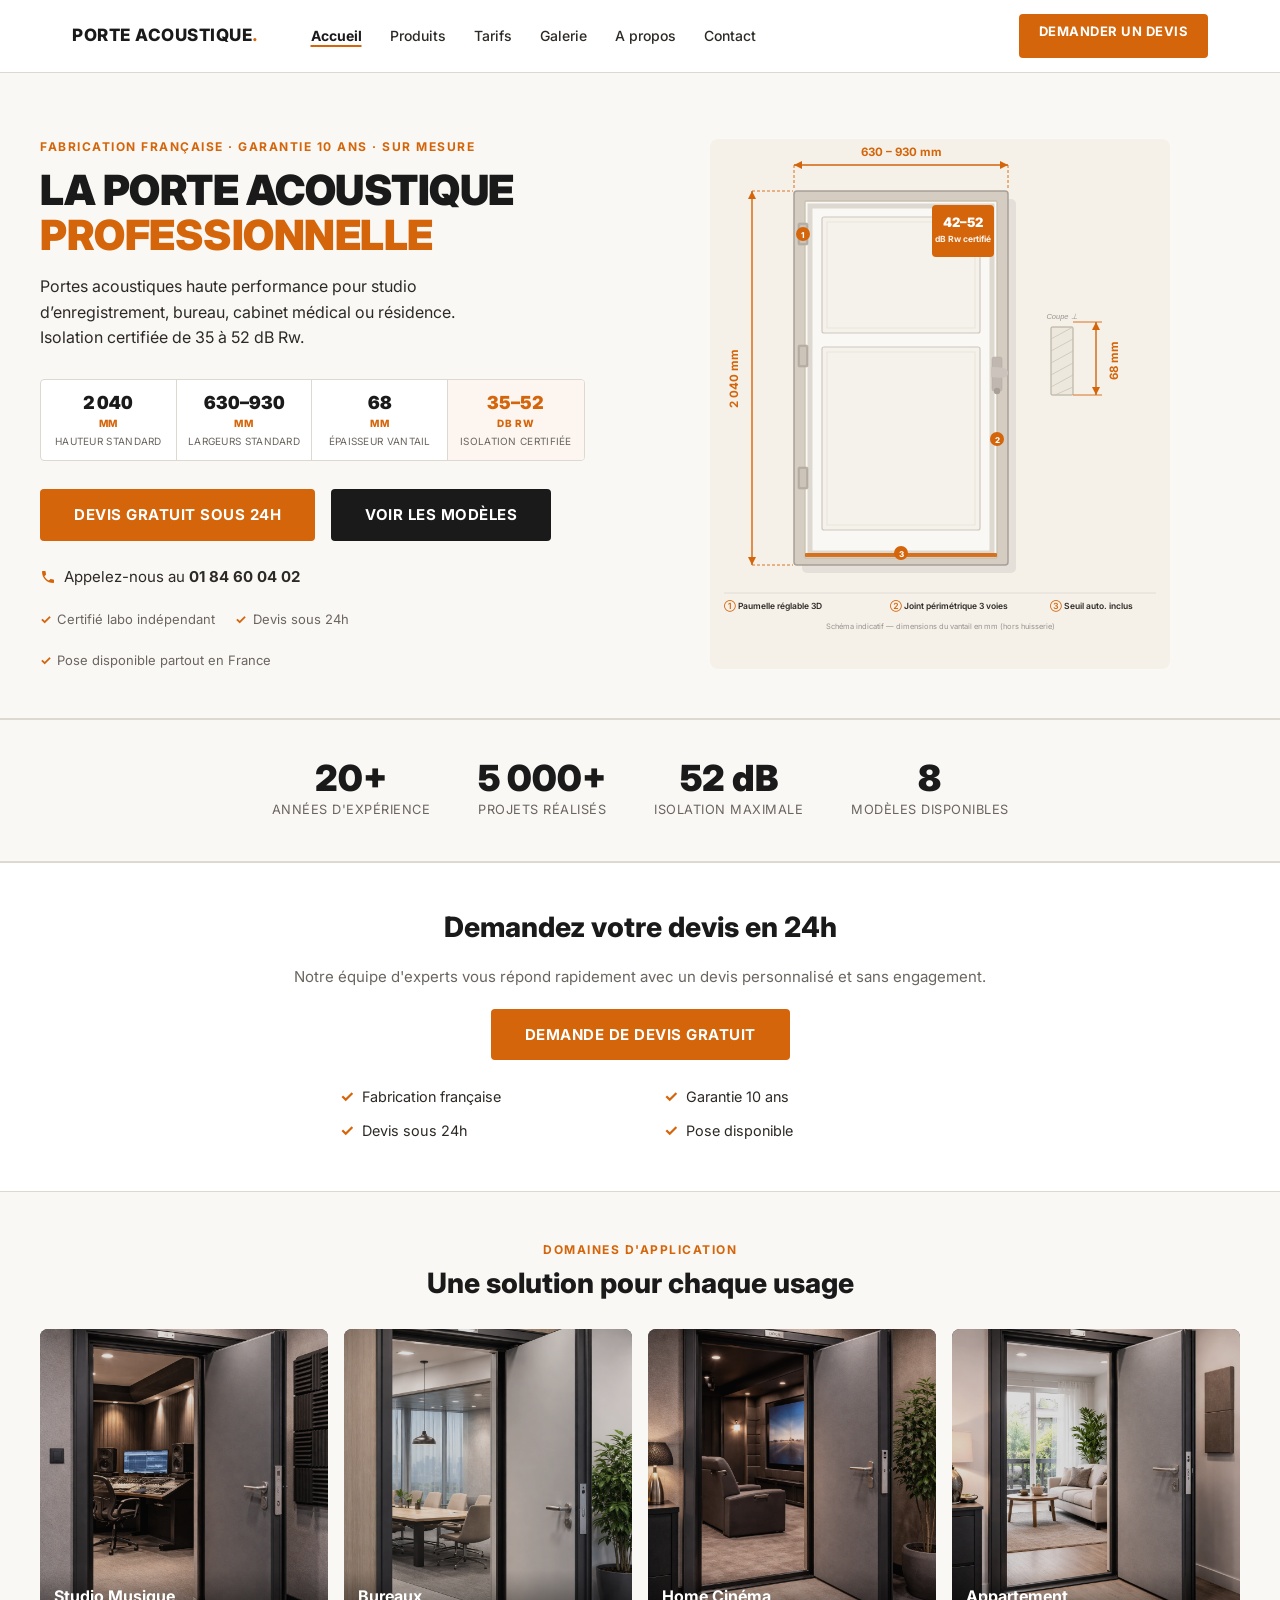
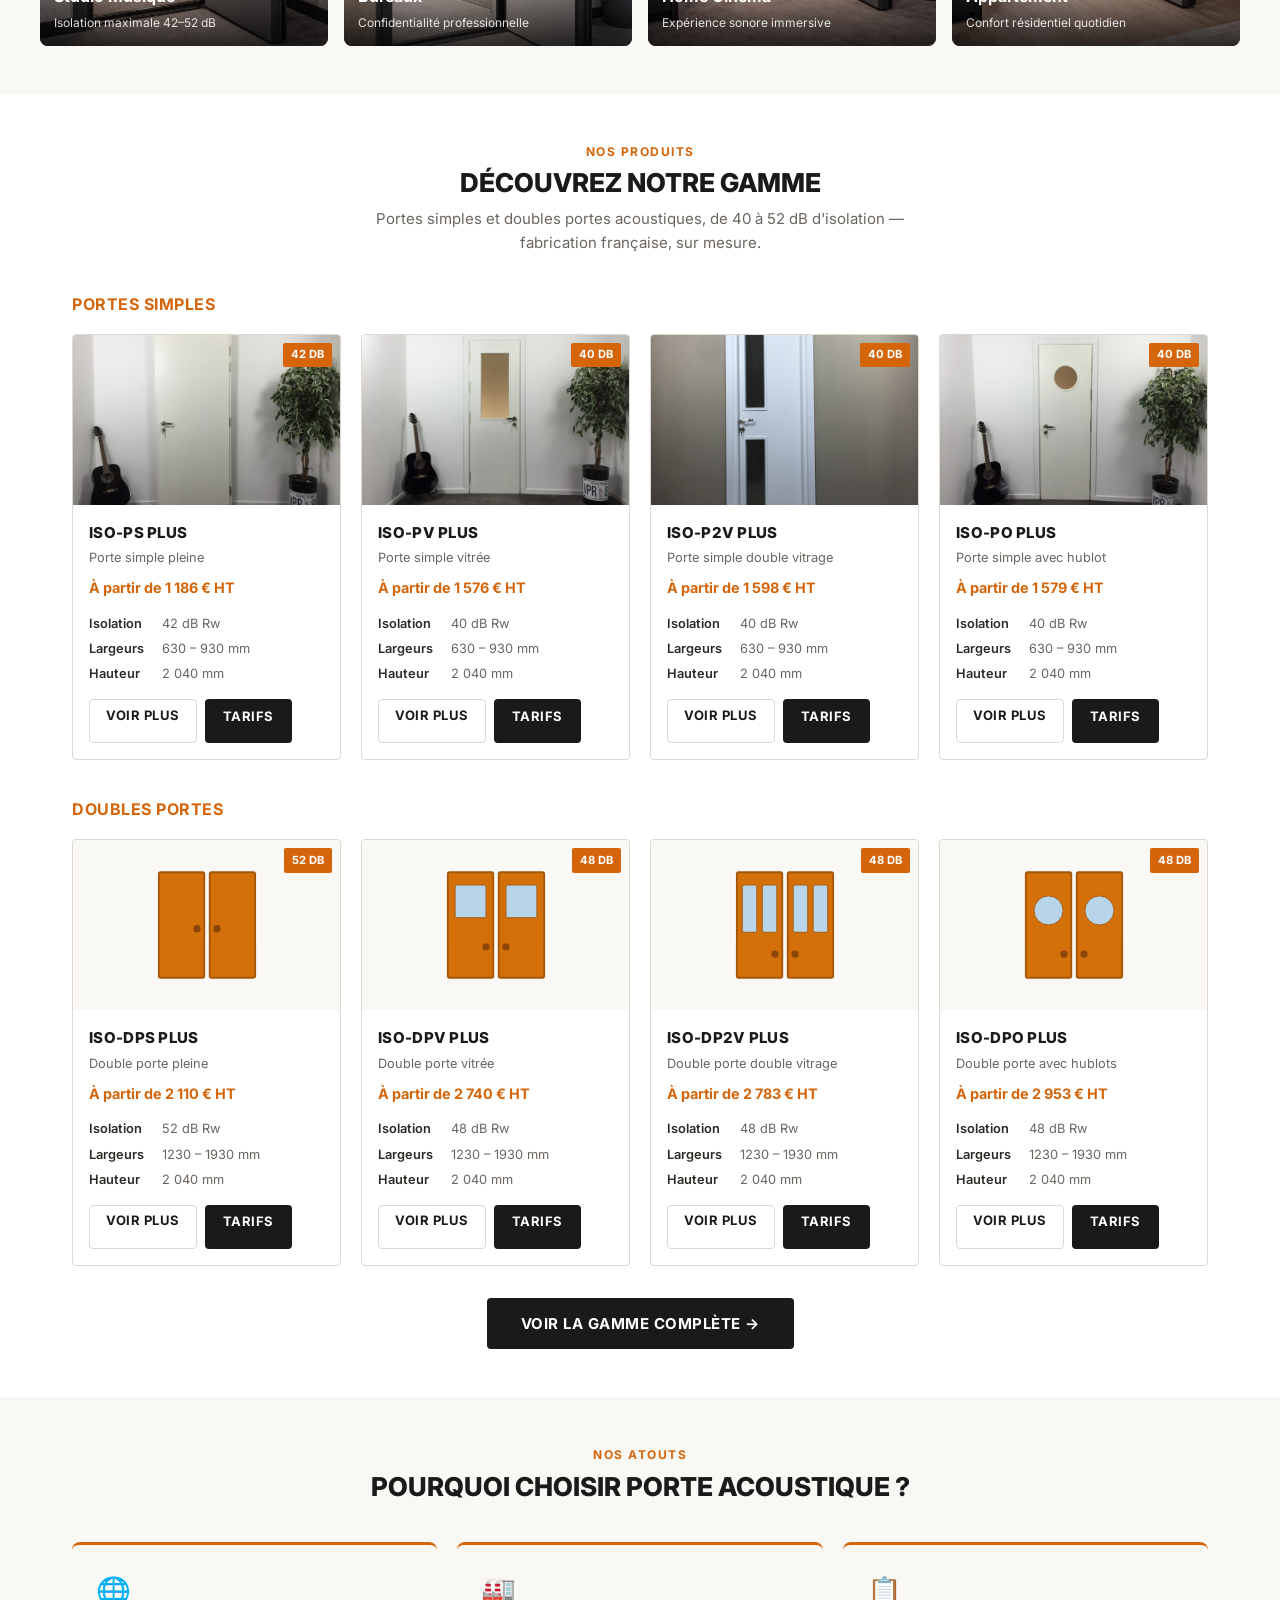
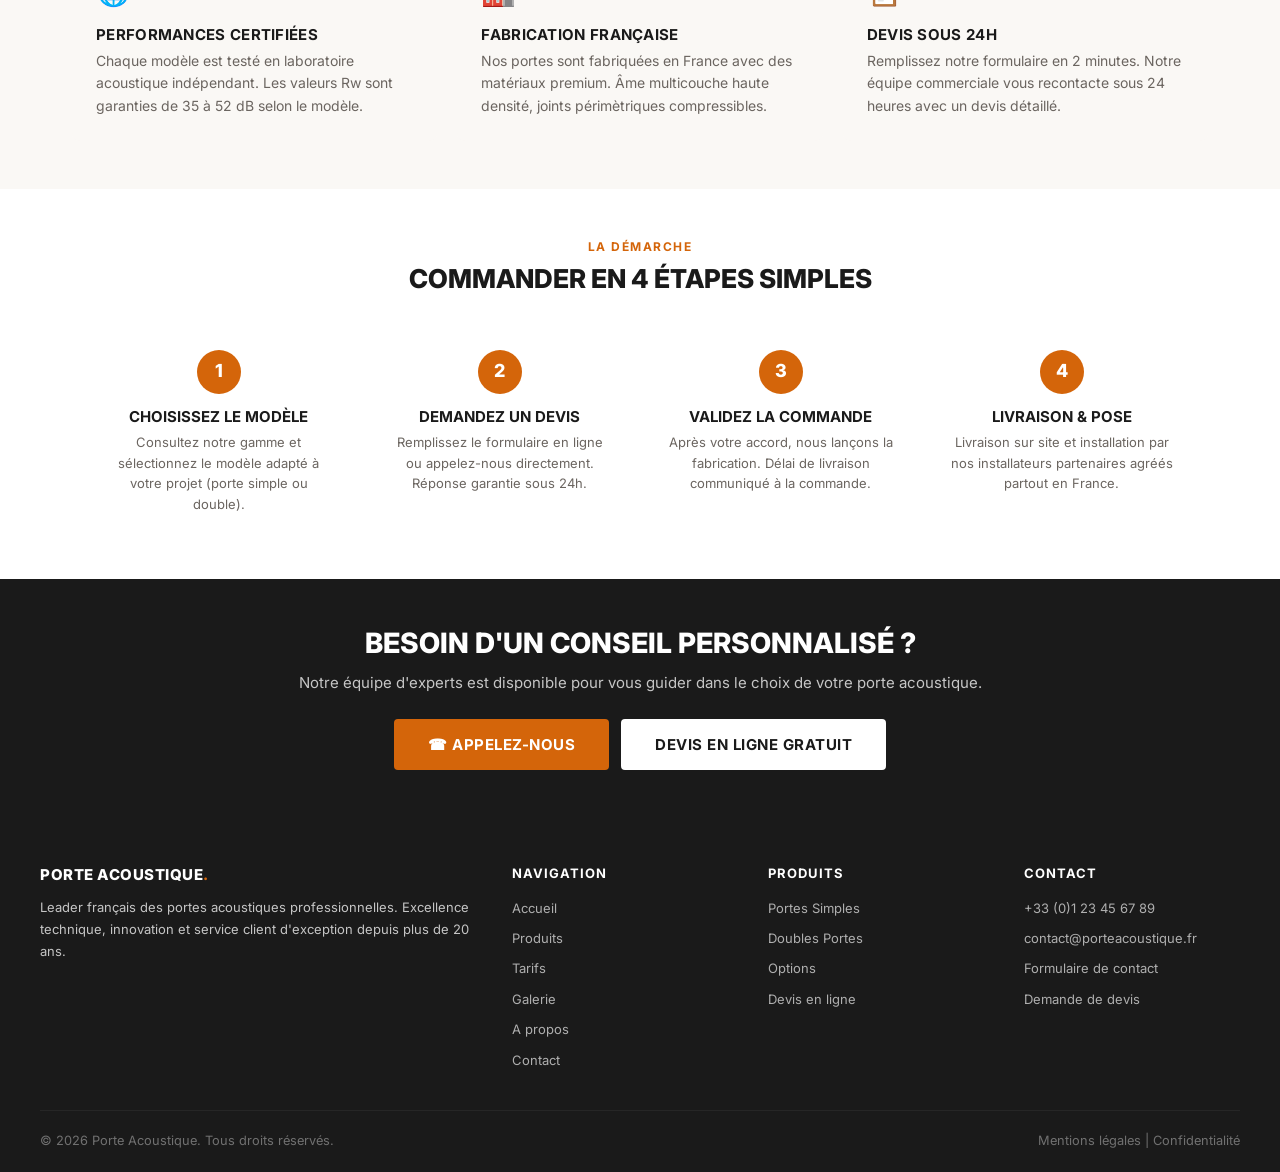
==== commit 7f61a331: "Add files via upload" ====
--- a/index.html
+++ b/index.html
@@ -25,6 +25,7 @@
             <li><a href="index.html" class="active">Accueil</a></li>
             <li><a href="produits.html">Produits</a></li>
             <li><a href="tarifs.html">Tarifs</a></li>
+            <li><a href="galerie.html">Galerie</a></li>
             <li><a href="a-propos.html">A propos</a></li>
             <li><a href="contact.html">Contact</a></li>
             <li class="nav-mobile-devis"><a href="devis.html">Devis gratuit &rarr;</a></li>
@@ -40,73 +41,168 @@
 <section class="home-hero">
     <div class="home-hero-inner">
 
-        <!-- LEFT: texte + CTA -->
+        <!-- LEFT: texte + KPIs + CTA -->
         <div class="hero-text">
-            <div class="section-label" style="margin-bottom:0.75rem;">Isolation phonique 35 – 52 dB</div>
-            <h1>La Porte Acoustique<br><span>Sur Mesure</span></h1>
-            <p class="hero-subtitle">Portes acoustiques haute performance pour studio d'enregistrement, bureau, appartement ou salle de conf&eacute;rence. Fabrication fran&ccedil;aise, garantie 10 ans.</p>
+            <div class="section-label" style="margin-bottom:0.75rem;">Fabrication fran&ccedil;aise &middot; Garantie 10 ans &middot; Sur mesure</div>
+            <h1>La Porte Acoustique<br><span>Professionnelle</span></h1>
+            <p class="hero-subtitle">Portes acoustiques haute performance pour studio d&rsquo;enregistrement, bureau, cabinet m&eacute;dical ou r&eacute;sidence. Isolation certifi&eacute;e de 35 &agrave; 52 dB Rw.</p>
+
+            <!-- Grille de mesures techniques -->
+            <div class="hero-specs">
+                <div class="hero-spec">
+                    <div class="hero-spec-num">2&thinsp;040</div>
+                    <div class="hero-spec-unit">mm</div>
+                    <div class="hero-spec-lbl">Hauteur standard</div>
+                </div>
+                <div class="hero-spec">
+                    <div class="hero-spec-num">630–930</div>
+                    <div class="hero-spec-unit">mm</div>
+                    <div class="hero-spec-lbl">Largeurs standard</div>
+                </div>
+                <div class="hero-spec">
+                    <div class="hero-spec-num">68</div>
+                    <div class="hero-spec-unit">mm</div>
+                    <div class="hero-spec-lbl">&Eacute;paisseur vantail</div>
+                </div>
+                <div class="hero-spec spec-db">
+                    <div class="hero-spec-num">35–52</div>
+                    <div class="hero-spec-unit">dB Rw</div>
+                    <div class="hero-spec-lbl">Isolation certifi&eacute;e</div>
+                </div>
+            </div>
+
+            <!-- CTAs -->
             <div style="display:flex;gap:1rem;flex-wrap:wrap;margin-top:1.75rem;">
                 <a href="devis.html" class="btn btn-orange btn-lg">Devis gratuit sous 24h</a>
                 <a href="produits.html" class="btn btn-primary btn-lg">Voir les mod&egrave;les</a>
             </div>
+
+            <!-- Téléphone -->
             <div class="hero-phone" style="margin-top:1.5rem;">
                 <svg viewBox="0 0 24 24" xmlns="http://www.w3.org/2000/svg"><path d="M6.6 10.8c1.4 2.8 3.8 5.1 6.6 6.6l2.2-2.2c.3-.3.7-.4 1-.2 1.1.4 2.3.6 3.6.6.6 0 1 .4 1 1V20c0 .6-.4 1-1 1-9.4 0-17-7.6-17-17 0-.6.4-1 1-1h3.5c.6 0 1 .4 1 1 0 1.3.2 2.5.6 3.6.1.3 0 .7-.2 1L6.6 10.8z"/></svg>
                 <span>Appelez-nous au <strong>01 84 60 04 02</strong></span>
             </div>
-            <div style="display:flex;gap:1.5rem;flex-wrap:wrap;margin-top:1.5rem;">
-                <div style="font-size:0.8125rem;color:var(--text-light);display:flex;align-items:center;gap:0.4rem;">
-                    <span style="color:var(--orange);font-weight:700;">&#10003;</span> Fabrication fran&ccedil;aise
-                </div>
-                <div style="font-size:0.8125rem;color:var(--text-light);display:flex;align-items:center;gap:0.4rem;">
-                    <span style="color:var(--orange);font-weight:700;">&#10003;</span> Garantie 10 ans
-                </div>
-                <div style="font-size:0.8125rem;color:var(--text-light);display:flex;align-items:center;gap:0.4rem;">
-                    <span style="color:var(--orange);font-weight:700;">&#10003;</span> Sur mesure
-                </div>
-            </div>
-        </div>
-
-        <!-- RIGHT: illustration SVG porte -->
-        <div class="hero-door-wrap" style="align-items:center;justify-content:center;">
-            <svg viewBox="0 0 340 480" fill="none" xmlns="http://www.w3.org/2000/svg" style="width:100%;max-width:380px;height:auto;display:block;filter:drop-shadow(0 8px 32px rgba(0,0,0,0.13));">
-                <!-- Fond carte -->
-                <rect width="340" height="480" rx="6" fill="#f5f0e8"/>
+
+            <!-- Trust badges -->
+            <div class="hero-trust-row">
+                <div class="hero-trust-item"><span>&#10003;</span> Certifi&eacute; labo ind&eacute;pendant</div>
+                <div class="hero-trust-item"><span>&#10003;</span> Devis sous 24h</div>
+                <div class="hero-trust-item"><span>&#10003;</span> Pose disponible partout en France</div>
+            </div>
+        </div>
+
+        <!-- RIGHT: schéma technique porte avec cotations -->
+        <div class="hero-door-wrap">
+            <svg viewBox="0 0 460 530" fill="none" xmlns="http://www.w3.org/2000/svg" style="width:100%;max-width:460px;height:auto;display:block;" aria-label="Sch&eacute;ma technique porte acoustique avec cotations">
+
+                <!-- Fond -->
+                <rect width="460" height="530" rx="8" fill="#f5f0e8"/>
+
                 <!-- Ombre portée porte -->
-                <rect x="52" y="22" width="236" height="436" rx="4" fill="rgba(0,0,0,0.07)"/>
-                <!-- Cadre dormant -->
-                <rect x="46" y="18" width="236" height="436" rx="3" fill="#c8bfb0" stroke="#b8afa0" stroke-width="1"/>
-                <!-- Ouverture / vantail -->
-                <rect x="62" y="32" width="204" height="408" fill="#ffffff" stroke="#e8e2d8" stroke-width="1" rx="2"/>
-                <!-- Biseaux du vantail -->
-                <rect x="65" y="35" width="198" height="402" fill="none" stroke="#f0ebe3" stroke-width="4" rx="1"/>
+                <rect x="92" y="60" width="214" height="374" rx="5" fill="rgba(0,0,0,0.07)"/>
+
+                <!-- DORMANT / CADRE -->
+                <rect x="84" y="52" width="214" height="374" rx="3" fill="#d5cdc1" stroke="#a8a098" stroke-width="1.5"/>
+
+                <!-- VANTAIL -->
+                <rect x="95" y="62" width="192" height="357" rx="1" fill="#faf8f4" stroke="#c8c0b0" stroke-width="1.3"/>
+
+                <!-- Biseau / révélation -->
+                <rect x="100" y="67" width="182" height="347" fill="none" stroke="#ddd8d0" stroke-width="5"/>
+
                 <!-- Panneau déco haut -->
-                <rect x="80" y="52" width="168" height="148" rx="2" fill="#faf8f4" stroke="#ddd6cc" stroke-width="1.5"/>
-                <rect x="85" y="57" width="158" height="138" rx="1" fill="none" stroke="#e8e2d8" stroke-width="0.8"/>
+                <rect x="112" y="78" width="158" height="116" rx="2" fill="#f5f2ec" stroke="#cec8be" stroke-width="1.2"/>
+                <rect x="117" y="83" width="148" height="106" fill="none" stroke="#e5e0d8" stroke-width="0.8"/>
+
                 <!-- Panneau déco bas -->
-                <rect x="80" y="216" width="168" height="196" rx="2" fill="#faf8f4" stroke="#ddd6cc" stroke-width="1.5"/>
-                <rect x="85" y="221" width="158" height="186" rx="1" fill="none" stroke="#e8e2d8" stroke-width="0.8"/>
+                <rect x="112" y="208" width="158" height="183" rx="2" fill="#f5f2ec" stroke="#cec8be" stroke-width="1.2"/>
+                <rect x="117" y="213" width="148" height="173" fill="none" stroke="#e5e0d8" stroke-width="0.8"/>
+
                 <!-- Paumelles (3) -->
-                <rect x="57" y="72" width="11" height="26" rx="1.5" fill="#c0b9ae" stroke="#b0a9a0" stroke-width="0.5"/>
-                <rect x="59" y="76" width="6" height="18" rx="1" fill="#cec7bc"/>
-                <rect x="57" y="225" width="11" height="26" rx="1.5" fill="#c0b9ae" stroke="#b0a9a0" stroke-width="0.5"/>
-                <rect x="59" y="229" width="6" height="18" rx="1" fill="#cec7bc"/>
-                <rect x="57" y="358" width="11" height="26" rx="1.5" fill="#c0b9ae" stroke="#b0a9a0" stroke-width="0.5"/>
-                <rect x="59" y="362" width="6" height="18" rx="1" fill="#cec7bc"/>
-                <!-- Poignée / rose -->
-                <rect x="239" y="218" width="12" height="40" rx="2" fill="#c4bdb4" stroke="#b4ada4" stroke-width="0.5"/>
-                <circle cx="245" cy="248" r="3.5" fill="#b0a9a0" stroke="#a09990" stroke-width="0.5"/>
-                <!-- Levier -->
-                <path d="M244 228 Q258 228 261 231 Q264 234 261 237 Q258 240 244 238 Z" fill="#cac3ba" stroke="#bab3aa" stroke-width="0.5"/>
-                <!-- Badge dB (orange) -->
-                <rect x="218" y="46" width="74" height="52" rx="4" fill="#d4650a"/>
-                <text x="255" y="76" text-anchor="middle" font-size="26" font-weight="900" fill="white" font-family="Inter,Arial,sans-serif">42</text>
-                <text x="255" y="88" text-anchor="middle" font-size="10" font-weight="700" fill="rgba(255,255,255,0.85)" font-family="Inter,Arial,sans-serif">dB</text>
-                <!-- Joint acoustique bas (orange) -->
-                <rect x="62" y="435" width="204" height="5" rx="1" fill="#d4650a" opacity="0.85"/>
-                <!-- Label joint -->
-                <line x1="46" y1="437" x2="20" y2="390" stroke="#d4650a" stroke-width="0.8" opacity="0.5"/>
-                <text x="18" y="386" text-anchor="end" font-size="8" fill="#d4650a" font-family="Inter,Arial,sans-serif" font-weight="600">Joint acoustique</text>
-                <text x="18" y="396" text-anchor="end" font-size="8" fill="#d4650a" font-family="Inter,Arial,sans-serif">p&eacute;riph&eacute;rique</text>
+                <rect x="88" y="84" width="10" height="22" rx="1.5" fill="#b8b0a4" stroke="#a8a098" stroke-width="0.5"/>
+                <rect x="90" y="86" width="6" height="18" rx="1" fill="#ccc4b8"/>
+                <rect x="88" y="206" width="10" height="22" rx="1.5" fill="#b8b0a4" stroke="#a8a098" stroke-width="0.5"/>
+                <rect x="90" y="208" width="6" height="18" rx="1" fill="#ccc4b8"/>
+                <rect x="88" y="328" width="10" height="22" rx="1.5" fill="#b8b0a4" stroke="#a8a098" stroke-width="0.5"/>
+                <rect x="90" y="330" width="6" height="18" rx="1" fill="#ccc4b8"/>
+
+                <!-- Poignée + levier -->
+                <rect x="282" y="218" width="10" height="34" rx="2" fill="#c0b8b0" stroke="#b0a8a0" stroke-width="0.5"/>
+                <circle cx="287" cy="252" r="3.2" fill="#a8a098"/>
+                <path d="M281 228 Q295 228 297 231 Q299 234 297 237 Q295 240 281 238 Z" fill="#ccc4bc"/>
+
+                <!-- Seuil automatique (orange) -->
+                <rect x="95" y="414" width="192" height="4" rx="1" fill="#d4650a" opacity="0.9"/>
+
+                <!-- ===== BADGE dB (orange) ===== -->
+                <rect x="222" y="66" width="62" height="52" rx="4" fill="#d4650a"/>
+                <text x="253" y="88" text-anchor="middle" font-size="13" font-weight="900" fill="white" font-family="Inter,Arial,sans-serif">42–52</text>
+                <text x="253" y="103" text-anchor="middle" font-size="8.5" font-weight="700" fill="rgba(255,255,255,0.92)" font-family="Inter,Arial,sans-serif">dB Rw certifi&eacute;</text>
+
+                <!-- ===== COTATIONS ===== -->
+
+                <!-- LARGEUR (en haut) -->
+                <line x1="84" y1="26" x2="298" y2="26" stroke="#d4650a" stroke-width="1.4"/>
+                <polygon points="84,26 92,22 92,30" fill="#d4650a"/>
+                <polygon points="298,26 290,22 290,30" fill="#d4650a"/>
+                <line x1="84" y1="26" x2="84" y2="51" stroke="#d4650a" stroke-width="0.9" stroke-dasharray="3,2"/>
+                <line x1="298" y1="26" x2="298" y2="51" stroke="#d4650a" stroke-width="0.9" stroke-dasharray="3,2"/>
+                <text x="191" y="17" text-anchor="middle" font-size="11.5" font-weight="700" fill="#d4650a" font-family="Inter,Arial,sans-serif">630 &#x2013; 930 mm</text>
+
+                <!-- HAUTEUR (à gauche) -->
+                <line x1="42" y1="52" x2="42" y2="426" stroke="#d4650a" stroke-width="1.4"/>
+                <polygon points="42,52 38,60 46,60" fill="#d4650a"/>
+                <polygon points="42,426 38,418 46,418" fill="#d4650a"/>
+                <line x1="42" y1="52" x2="83" y2="52" stroke="#d4650a" stroke-width="0.9" stroke-dasharray="3,2"/>
+                <line x1="42" y1="426" x2="83" y2="426" stroke="#d4650a" stroke-width="0.9" stroke-dasharray="3,2"/>
+                <text x="28" y="239" text-anchor="middle" font-size="11.5" font-weight="700" fill="#d4650a" font-family="Inter,Arial,sans-serif" transform="rotate(-90,28,239)">2 040 mm</text>
+
+                <!-- ÉPAISSEUR — vue en coupe (droite) -->
+                <text x="352" y="180" text-anchor="middle" font-size="7.5" fill="#9a9490" font-style="italic" font-family="Inter,Arial,sans-serif">Coupe &#x22A5;</text>
+                <rect x="341" y="188" width="22" height="68" rx="1" fill="#ede8de" stroke="#b0a898" stroke-width="1"/>
+                <!-- Hachures de matière -->
+                <line x1="341" y1="200" x2="363" y2="188" stroke="#c8c0b4" stroke-width="0.75"/>
+                <line x1="341" y1="212" x2="363" y2="200" stroke="#c8c0b4" stroke-width="0.75"/>
+                <line x1="341" y1="224" x2="363" y2="212" stroke="#c8c0b4" stroke-width="0.75"/>
+                <line x1="341" y1="236" x2="363" y2="224" stroke="#c8c0b4" stroke-width="0.75"/>
+                <line x1="341" y1="248" x2="363" y2="236" stroke="#c8c0b4" stroke-width="0.75"/>
+                <line x1="345" y1="256" x2="363" y2="248" stroke="#c8c0b4" stroke-width="0.75"/>
+                <!-- Ligne de cote épaisseur -->
+                <line x1="363" y1="183" x2="392" y2="183" stroke="#d4650a" stroke-width="0.9"/>
+                <line x1="363" y1="256" x2="392" y2="256" stroke="#d4650a" stroke-width="0.9"/>
+                <line x1="386" y1="183" x2="386" y2="256" stroke="#d4650a" stroke-width="1.4"/>
+                <polygon points="386,183 382,191 390,191" fill="#d4650a"/>
+                <polygon points="386,256 382,248 390,248" fill="#d4650a"/>
+                <text x="408" y="221" text-anchor="middle" font-size="11.5" font-weight="700" fill="#d4650a" font-family="Inter,Arial,sans-serif" transform="rotate(-90,408,221)">68 mm</text>
+
+                <!-- ===== CALLOUTS COMPOSANTS ===== -->
+
+                <!-- ① Paumelle réglable 3D -->
+                <circle cx="93" cy="95" r="7" fill="#d4650a"/>
+                <text x="93" y="99" text-anchor="middle" font-size="8" font-weight="800" fill="white" font-family="Inter,Arial,sans-serif">1</text>
+
+                <!-- ② Joint périphétrique -->
+                <circle cx="287" cy="300" r="7" fill="#d4650a"/>
+                <text x="287" y="304" text-anchor="middle" font-size="8" font-weight="800" fill="white" font-family="Inter,Arial,sans-serif">2</text>
+
+                <!-- ③ Seuil automatique -->
+                <circle cx="191" cy="414" r="7" fill="#d4650a"/>
+                <text x="191" y="418" text-anchor="middle" font-size="8" font-weight="800" fill="white" font-family="Inter,Arial,sans-serif">3</text>
+
+                <!-- Légende composants -->
+                <line x1="14" y1="454" x2="446" y2="454" stroke="#ddd8d0" stroke-width="0.8"/>
+                <text x="14" y="470" font-size="8.5" fill="#2d2a26" font-weight="600" font-family="Inter,Arial,sans-serif">
+                    <tspan fill="#d4650a">&#x2460;</tspan> Paumelle r&eacute;glable 3D
+                </text>
+                <text x="180" y="470" font-size="8.5" fill="#2d2a26" font-weight="600" font-family="Inter,Arial,sans-serif">
+                    <tspan fill="#d4650a">&#x2461;</tspan> Joint p&eacute;rim&eacute;trique 3 voies
+                </text>
+                <text x="340" y="470" font-size="8.5" fill="#2d2a26" font-weight="600" font-family="Inter,Arial,sans-serif">
+                    <tspan fill="#d4650a">&#x2462;</tspan> Seuil auto. inclus
+                </text>
+
+                <!-- Note bas -->
+                <text x="230" y="490" text-anchor="middle" font-size="7.5" fill="#9a9490" font-family="Inter,Arial,sans-serif">Sch&eacute;ma indicatif &#x2014; dimensions du vantail en mm (hors huisserie)</text>
             </svg>
         </div>
 
@@ -172,36 +268,232 @@
     </div>
 </div>
 
-<!-- Modèles dB -->
-<div class="models-section">
-    <div style="max-width:1200px;margin:0 auto;">
-        <div class="section-label" style="text-align:center;margin-bottom:0.5rem;">Nos modèles</div>
-        <h2 style="text-align:center;font-size:1.75rem;font-weight:800;margin-bottom:1.75rem;text-transform:uppercase;">Performances certifiées</h2>
-        <div class="models-grid">
-            <div class="model-card">
-                <div class="model-ref">ISO-DPO Plus</div>
-                <div class="model-db">35 <span>dB</span></div>
-                <p style="font-size:0.875rem;color:var(--text-light);">Double porte avec hublot. Idéale pour les bureaux et résidences nécessitant une isolation standard.</p>
-                <a href="produit-iso-dpo-plus.html" class="btn btn-outline-orange btn-sm">Voir le produit</a>
-            </div>
-            <div class="model-card">
-                <div class="model-ref">ISO-DPV Plus</div>
-                <div class="model-db">42 <span>dB</span></div>
-                <p style="font-size:0.875rem;color:var(--text-light);">Double porte vitrée. Performance acoustique élevée avec apport de lumière naturelle.</p>
-                <a href="produit-iso-dpv-plus.html" class="btn btn-outline-orange btn-sm">Voir le produit</a>
-            </div>
-            <div class="model-card">
-                <div class="model-ref">ISO-DP2V Plus</div>
-                <div class="model-db">47 <span>dB</span></div>
-                <p style="font-size:0.875rem;color:var(--text-light);">Double porte double vitrage. Isolation maximale pour studios d'enregistrement et salles de conférence.</p>
-                <a href="produit-iso-dp2v-plus.html" class="btn btn-outline-orange btn-sm">Voir le produit</a>
-            </div>
-        </div>
-        <div style="text-align:center;margin-top:1.75rem;">
-            <a href="produits.html" class="btn btn-primary">Voir tous les produits</a>
-        </div>
-    </div>
-</div>
+<!-- Produits vedettes -->
+<section class="section" id="produits-vedettes">
+    <div class="container">
+        <div class="section-header">
+            <div class="section-label">Nos produits</div>
+            <h2 class="section-title">Découvrez Notre Gamme</h2>
+            <p class="section-desc">Portes simples et doubles portes acoustiques, de 40 à 52 dB d'isolation — fabrication française, sur mesure.</p>
+        </div>
+
+        <!-- Portes simples -->
+        <div style="margin-bottom:1rem;">
+            <h3 style="font-size:1rem;font-weight:700;text-transform:uppercase;letter-spacing:0.5px;color:var(--orange);margin-bottom:1.25rem;">Portes Simples</h3>
+        </div>
+        <div class="products-grid" style="margin-bottom:2.5rem;">
+
+            <div class="product-card">
+                <div class="product-card-img">
+                    <img src="images_agenererplustard/IMG_6274-e1475179363732.jpg" alt="ISO-PS Plus">
+                    <span class="product-badge">42 dB</span>
+                </div>
+                <div class="product-card-body">
+                    <div class="product-name">ISO-PS Plus</div>
+                    <div class="product-type">Porte simple pleine</div>
+                    <div class="product-from">À partir de 1 186 &euro; HT</div>
+                    <ul class="product-card-specs">
+                        <li><span>Isolation</span><span>42 dB Rw</span></li>
+                        <li><span>Largeurs</span><span>630 &ndash; 930 mm</span></li>
+                        <li><span>Hauteur</span><span>2 040 mm</span></li>
+                    </ul>
+                    <div class="product-card-actions">
+                        <a href="produit-iso-ps-plus.html" class="btn btn-secondary btn-sm">Voir plus</a>
+                        <a href="tarifs.html#portes-simples" class="btn btn-primary btn-sm">Tarifs</a>
+                    </div>
+                </div>
+            </div>
+
+            <div class="product-card">
+                <div class="product-card-img">
+                    <img src="images_agenererplustard/IMG_6256-scaled.jpg" alt="ISO-PV Plus">
+                    <span class="product-badge">40 dB</span>
+                </div>
+                <div class="product-card-body">
+                    <div class="product-name">ISO-PV Plus</div>
+                    <div class="product-type">Porte simple vitrée</div>
+                    <div class="product-from">À partir de 1 576 &euro; HT</div>
+                    <ul class="product-card-specs">
+                        <li><span>Isolation</span><span>40 dB Rw</span></li>
+                        <li><span>Largeurs</span><span>630 &ndash; 930 mm</span></li>
+                        <li><span>Hauteur</span><span>2 040 mm</span></li>
+                    </ul>
+                    <div class="product-card-actions">
+                        <a href="produit-iso-pv-plus.html" class="btn btn-secondary btn-sm">Voir plus</a>
+                        <a href="tarifs.html#portes-simples" class="btn btn-primary btn-sm">Tarifs</a>
+                    </div>
+                </div>
+            </div>
+
+            <div class="product-card">
+                <div class="product-card-img">
+                    <img src="images_agenererplustard/IMG_5763.jpg" alt="ISO-P2V Plus">
+                    <span class="product-badge">40 dB</span>
+                </div>
+                <div class="product-card-body">
+                    <div class="product-name">ISO-P2V Plus</div>
+                    <div class="product-type">Porte simple double vitrage</div>
+                    <div class="product-from">À partir de 1 598 &euro; HT</div>
+                    <ul class="product-card-specs">
+                        <li><span>Isolation</span><span>40 dB Rw</span></li>
+                        <li><span>Largeurs</span><span>630 &ndash; 930 mm</span></li>
+                        <li><span>Hauteur</span><span>2 040 mm</span></li>
+                    </ul>
+                    <div class="product-card-actions">
+                        <a href="produit-iso-p2v-plus.html" class="btn btn-secondary btn-sm">Voir plus</a>
+                        <a href="tarifs.html#portes-simples" class="btn btn-primary btn-sm">Tarifs</a>
+                    </div>
+                </div>
+            </div>
+
+            <div class="product-card">
+                <div class="product-card-img">
+                    <img src="images_agenererplustard/IMG_6250-scaled.jpg" alt="ISO-PO Plus">
+                    <span class="product-badge">40 dB</span>
+                </div>
+                <div class="product-card-body">
+                    <div class="product-name">ISO-PO Plus</div>
+                    <div class="product-type">Porte simple avec hublot</div>
+                    <div class="product-from">À partir de 1 579 &euro; HT</div>
+                    <ul class="product-card-specs">
+                        <li><span>Isolation</span><span>40 dB Rw</span></li>
+                        <li><span>Largeurs</span><span>630 &ndash; 930 mm</span></li>
+                        <li><span>Hauteur</span><span>2 040 mm</span></li>
+                    </ul>
+                    <div class="product-card-actions">
+                        <a href="produit-iso-po-plus.html" class="btn btn-secondary btn-sm">Voir plus</a>
+                        <a href="tarifs.html#portes-simples" class="btn btn-primary btn-sm">Tarifs</a>
+                    </div>
+                </div>
+            </div>
+
+        </div>
+
+        <!-- Doubles portes -->
+        <div style="margin-bottom:1rem;">
+            <h3 style="font-size:1rem;font-weight:700;text-transform:uppercase;letter-spacing:0.5px;color:var(--orange);margin-bottom:1.25rem;">Doubles Portes</h3>
+        </div>
+        <div class="products-grid" style="margin-bottom:2rem;">
+
+            <div class="product-card">
+                <div class="product-card-img">
+                    <svg width="100" height="130" viewBox="0 0 55 60" style="margin:auto;display:block;">
+                        <rect x="1" y="1" width="25" height="58" rx="1" fill="#d4700a" stroke="#a35508" stroke-width="1"/>
+                        <rect x="29" y="1" width="25" height="58" rx="1" fill="#d4700a" stroke="#a35508" stroke-width="1"/>
+                        <circle cx="22" cy="32" r="2" fill="#8b4508"/>
+                        <circle cx="33" cy="32" r="2" fill="#8b4508"/>
+                    </svg>
+                    <span class="product-badge">52 dB</span>
+                </div>
+                <div class="product-card-body">
+                    <div class="product-name">ISO-DPS Plus</div>
+                    <div class="product-type">Double porte pleine</div>
+                    <div class="product-from">À partir de 2 110 &euro; HT</div>
+                    <ul class="product-card-specs">
+                        <li><span>Isolation</span><span>52 dB Rw</span></li>
+                        <li><span>Largeurs</span><span>1230 &ndash; 1930 mm</span></li>
+                        <li><span>Hauteur</span><span>2 040 mm</span></li>
+                    </ul>
+                    <div class="product-card-actions">
+                        <a href="produit-iso-dps-plus.html" class="btn btn-secondary btn-sm">Voir plus</a>
+                        <a href="tarifs.html#doubles-portes" class="btn btn-primary btn-sm">Tarifs</a>
+                    </div>
+                </div>
+            </div>
+
+            <div class="product-card">
+                <div class="product-card-img">
+                    <svg width="100" height="130" viewBox="0 0 55 60" style="margin:auto;display:block;">
+                        <rect x="1" y="1" width="25" height="58" rx="1" fill="#d4700a" stroke="#a35508" stroke-width="1"/>
+                        <rect x="29" y="1" width="25" height="58" rx="1" fill="#d4700a" stroke="#a35508" stroke-width="1"/>
+                        <rect x="5" y="8" width="17" height="18" rx="1" fill="#b8d4e8" stroke="#a35508" stroke-width="0.5"/>
+                        <rect x="33" y="8" width="17" height="18" rx="1" fill="#b8d4e8" stroke="#a35508" stroke-width="0.5"/>
+                        <circle cx="22" cy="42" r="2" fill="#8b4508"/>
+                        <circle cx="33" cy="42" r="2" fill="#8b4508"/>
+                    </svg>
+                    <span class="product-badge">48 dB</span>
+                </div>
+                <div class="product-card-body">
+                    <div class="product-name">ISO-DPV Plus</div>
+                    <div class="product-type">Double porte vitrée</div>
+                    <div class="product-from">À partir de 2 740 &euro; HT</div>
+                    <ul class="product-card-specs">
+                        <li><span>Isolation</span><span>48 dB Rw</span></li>
+                        <li><span>Largeurs</span><span>1230 &ndash; 1930 mm</span></li>
+                        <li><span>Hauteur</span><span>2 040 mm</span></li>
+                    </ul>
+                    <div class="product-card-actions">
+                        <a href="produit-iso-dpv-plus.html" class="btn btn-secondary btn-sm">Voir plus</a>
+                        <a href="tarifs.html#doubles-portes" class="btn btn-primary btn-sm">Tarifs</a>
+                    </div>
+                </div>
+            </div>
+
+            <div class="product-card">
+                <div class="product-card-img">
+                    <svg width="100" height="130" viewBox="0 0 55 60" style="margin:auto;display:block;">
+                        <rect x="1" y="1" width="25" height="58" rx="1" fill="#d4700a" stroke="#a35508" stroke-width="1"/>
+                        <rect x="29" y="1" width="25" height="58" rx="1" fill="#d4700a" stroke="#a35508" stroke-width="1"/>
+                        <rect x="4" y="8" width="8" height="26" rx="1" fill="#b8d4e8" stroke="#a35508" stroke-width="0.5"/>
+                        <rect x="15" y="8" width="8" height="26" rx="1" fill="#b8d4e8" stroke="#a35508" stroke-width="0.5"/>
+                        <rect x="32" y="8" width="8" height="26" rx="1" fill="#b8d4e8" stroke="#a35508" stroke-width="0.5"/>
+                        <rect x="43" y="8" width="8" height="26" rx="1" fill="#b8d4e8" stroke="#a35508" stroke-width="0.5"/>
+                        <circle cx="22" cy="46" r="2" fill="#8b4508"/>
+                        <circle cx="33" cy="46" r="2" fill="#8b4508"/>
+                    </svg>
+                    <span class="product-badge">48 dB</span>
+                </div>
+                <div class="product-card-body">
+                    <div class="product-name">ISO-DP2V Plus</div>
+                    <div class="product-type">Double porte double vitrage</div>
+                    <div class="product-from">À partir de 2 783 &euro; HT</div>
+                    <ul class="product-card-specs">
+                        <li><span>Isolation</span><span>48 dB Rw</span></li>
+                        <li><span>Largeurs</span><span>1230 &ndash; 1930 mm</span></li>
+                        <li><span>Hauteur</span><span>2 040 mm</span></li>
+                    </ul>
+                    <div class="product-card-actions">
+                        <a href="produit-iso-dp2v-plus.html" class="btn btn-secondary btn-sm">Voir plus</a>
+                        <a href="tarifs.html#doubles-portes" class="btn btn-primary btn-sm">Tarifs</a>
+                    </div>
+                </div>
+            </div>
+
+            <div class="product-card">
+                <div class="product-card-img">
+                    <svg width="100" height="130" viewBox="0 0 55 60" style="margin:auto;display:block;">
+                        <rect x="1" y="1" width="25" height="58" rx="1" fill="#d4700a" stroke="#a35508" stroke-width="1"/>
+                        <rect x="29" y="1" width="25" height="58" rx="1" fill="#d4700a" stroke="#a35508" stroke-width="1"/>
+                        <circle cx="13.5" cy="22" r="8" fill="#b8d4e8" stroke="#a35508" stroke-width="0.5"/>
+                        <circle cx="41.5" cy="22" r="8" fill="#b8d4e8" stroke="#a35508" stroke-width="0.5"/>
+                        <circle cx="22" cy="46" r="2" fill="#8b4508"/>
+                        <circle cx="33" cy="46" r="2" fill="#8b4508"/>
+                    </svg>
+                    <span class="product-badge">48 dB</span>
+                </div>
+                <div class="product-card-body">
+                    <div class="product-name">ISO-DPO Plus</div>
+                    <div class="product-type">Double porte avec hublots</div>
+                    <div class="product-from">À partir de 2 953 &euro; HT</div>
+                    <ul class="product-card-specs">
+                        <li><span>Isolation</span><span>48 dB Rw</span></li>
+                        <li><span>Largeurs</span><span>1230 &ndash; 1930 mm</span></li>
+                        <li><span>Hauteur</span><span>2 040 mm</span></li>
+                    </ul>
+                    <div class="product-card-actions">
+                        <a href="produit-iso-dpo-plus.html" class="btn btn-secondary btn-sm">Voir plus</a>
+                        <a href="tarifs.html#doubles-portes" class="btn btn-primary btn-sm">Tarifs</a>
+                    </div>
+                </div>
+            </div>
+
+        </div>
+
+        <div style="text-align:center;margin-top:0.5rem;">
+            <a href="produits.html" class="btn btn-primary btn-lg">Voir la gamme complète &rarr;</a>
+        </div>
+    </div>
+</section>
 
 <!-- Pourquoi nous -->
 <section class="section bg-warm">
@@ -285,6 +577,7 @@
                 <li><a href="index.html">Accueil</a></li>
                 <li><a href="produits.html">Produits</a></li>
                 <li><a href="tarifs.html">Tarifs</a></li>
+                <li><a href="galerie.html">Galerie</a></li>
                 <li><a href="a-propos.html">A propos</a></li>
                 <li><a href="contact.html">Contact</a></li>
             </ul>
--- a/css/style.css
+++ b/css/style.css
@@ -3,7 +3,8 @@
    Design : fond crème / orange / noir — basé sur l'exemple
    ============================================================ */
 
-html { scroll-behavior: smooth; }
+html { scroll-behavior: smooth; overflow-x: hidden; }
+body { overflow-x: hidden; }
 *, *::before, *::after { box-sizing: border-box; margin: 0; padding: 0; }
 
 :root {
@@ -146,37 +147,104 @@
    ============================================================ */
 .home-hero {
     background: var(--bg-warm);
-    padding: 3.5rem 2rem 2rem;
+    padding: 4rem 2rem 3rem;
     overflow: hidden;
+    border-bottom: 1px solid var(--border);
 }
 .home-hero-inner {
     max-width: 1200px;
     margin: 0 auto;
     display: grid;
-    grid-template-columns: 1fr 1fr;
-    gap: 2rem;
-    align-items: flex-start;
+    grid-template-columns: 1fr 1.1fr;
+    gap: 3.5rem;
+    align-items: center;
 }
 .hero-text h1 {
-    font-size: 2.4rem;
+    font-size: 2.6rem;
     font-weight: 900;
     color: var(--dark);
-    line-height: 1.1;
+    line-height: 1.08;
     margin-bottom: 1rem;
     text-transform: uppercase;
     letter-spacing: -0.5px;
 }
 .hero-text h1 span { color: var(--orange); }
-.hero-subtitle { font-size: 1rem; color: var(--text); margin-bottom: 0; max-width: 400px; }
+.hero-subtitle { font-size: 1rem; color: var(--text); margin-bottom: 0; max-width: 430px; line-height: 1.6; }
+
+/* Grille de mesures KPI */
+.hero-specs {
+    display: grid;
+    grid-template-columns: repeat(4, 1fr);
+    border: 1.5px solid var(--border);
+    border-radius: var(--radius);
+    overflow: hidden;
+    margin-top: 1.75rem;
+    background: var(--bg);
+}
+.hero-spec {
+    padding: 0.9rem 0.6rem 0.75rem;
+    text-align: center;
+    border-right: 1px solid var(--border);
+}
+.hero-spec:last-child { border-right: none; }
+.hero-spec-num {
+    font-size: 1.125rem;
+    font-weight: 900;
+    color: var(--dark);
+    line-height: 1;
+    font-variant-numeric: tabular-nums;
+    white-space: nowrap;
+}
+.hero-spec-unit {
+    font-size: 0.625rem;
+    font-weight: 800;
+    color: var(--orange);
+    text-transform: uppercase;
+    letter-spacing: 0.8px;
+    margin-top: 0.15rem;
+}
+.hero-spec-lbl {
+    font-size: 0.625rem;
+    color: var(--text-light);
+    margin-top: 0.3rem;
+    line-height: 1.3;
+    text-transform: uppercase;
+    letter-spacing: 0.3px;
+}
+.hero-spec.spec-db .hero-spec-num { color: var(--orange); }
+.hero-spec.spec-db { background: #fdf6f0; }
+
+.hero-trust-row {
+    display: flex;
+    gap: 1.25rem;
+    flex-wrap: wrap;
+    margin-top: 1.25rem;
+}
+.hero-trust-item {
+    font-size: 0.8125rem;
+    color: var(--text-light);
+    display: flex;
+    align-items: center;
+    gap: 0.4rem;
+}
+.hero-trust-item span { color: var(--orange); font-weight: 700; }
+
 .hero-phone {
     display: flex;
     align-items: center;
     gap: 0.5rem;
     font-size: 0.9375rem;
     color: var(--text);
-    margin-top: 1.25rem;
 }
 .hero-phone svg { width: 16px; height: 16px; fill: var(--orange); flex-shrink: 0; }
+
+/* Colonne porte (droite) */
+.hero-door-wrap {
+    display: flex;
+    align-items: center;
+    justify-content: center;
+    position: relative;
+}
 /* Schéma de coupe */
 .hero-crosssection {
     display: flex;
@@ -216,185 +284,6 @@
 /* Disclaimer */
 .hero-disclaimer { max-width: 1200px; margin: 0.75rem auto 0; padding: 0 2rem; font-size: 0.75rem; color: var(--text-light); font-style: italic; }
 
-/* ---- Colonne porte (droite) ---- */
-.hero-door-wrap {
-    position: relative;
-    display: flex;
-    flex-direction: column;
-}
-.hero-door-wrap.image-mode {
-    align-items: center;
-    justify-content: center;
-    max-width: 480px;
-    margin: 0 auto;
-}
-.hero-door-img {
-    display: block;
-    width: 100%;
-    height: auto;
-    border-radius: var(--radius-lg);
-    box-shadow: var(--shadow-hover);
-    object-fit: cover;
-}
-
-/* Overlays Cotes (Infographie) */
-.overlay-cote {
-    position: absolute;
-    color: var(--text-light);
-    font-size: 0.75rem;
-    pointer-events: none;
-    line-height: 1.2;
-}
-.cote-text {
-    background: rgba(255,255,255,0.85);
-    padding: 2px 6px;
-    border-radius: 4px;
-    font-weight: 600;
-    color: var(--text);
-    display: inline-block;
-}
-
-.cote-top {
-    top: -12px;
-    left: 20%;
-    right: 20%;
-    text-align: center;
-    z-index: 5;
-}
-.cote-line {
-    display: block;
-    width: 100%;
-    height: 6px;
-    border-top: 1px solid var(--text-light);
-    border-left: 1px solid var(--text-light);
-    border-right: 1px solid var(--text-light);
-    margin-bottom: 4px;
-}
-
-.cote-bottom {
-    bottom: -15px;
-    left: 15%;
-    right: 15%;
-    text-align: center;
-    z-index: 5;
-}
-.cote-line-bottom {
-    display: block;
-    width: 100%;
-    height: 6px;
-    border-bottom: 1px solid var(--text-light);
-    border-left: 1px solid var(--text-light);
-    border-right: 1px solid var(--text-light);
-    margin-top: 4px;
-}
-
-.cote-crosssection {
-    top: 42%;
-    left: -40px;
-    transform: translateY(-50%);
-    z-index: 5;
-    background: rgba(255,255,255,0.9);
-    padding: 0.5rem;
-    border: 1px solid var(--border);
-    border-radius: var(--radius);
-    max-width: 160px;
-    box-shadow: var(--shadow);
-}
-.crosssection-text {
-    font-size: 0.7rem;
-    margin-bottom: 0.4rem;
-    color: var(--dark);
-}
-.cote-line-horizontal-wrap {
-    display: flex;
-    align-items: center;
-    gap: 8px;
-}
-.cote-line-horizontal {
-    flex: 1;
-    height: 1px;
-    background: var(--text-light);
-    position: relative;
-}
-.cote-line-horizontal::after {
-    content: '';
-    position: absolute;
-    right: -2px;
-    top: -3px;
-    border-top: 3px solid transparent;
-    border-bottom: 3px solid transparent;
-    border-left: 4px solid var(--text-light);
-}
-.cote-text-inline {
-    font-size: 0.75rem;
-    font-weight: 600;
-    color: var(--text);
-}
-
-.overlay-dims {
-    position: absolute;
-    bottom: 25px;
-    left: -50px;
-    background: rgba(255,255,255,0.95);
-    z-index: 5;
-    box-shadow: var(--shadow);
-    padding: 0.75rem;
-}
-
-/* Badge 42 dB */
-.hero-db-badge {
-    position: absolute;
-    top: -15px;
-    right: -15px;
-    background: #fff;
-    border: 1px solid var(--border);
-    border-radius: var(--radius);
-    padding: 0.75rem 1rem;
-    text-align: center;
-    box-shadow: var(--shadow);
-    z-index: 6;
-}
-.hero-db-badge .db-val { font-size: 2rem; font-weight: 900; color: var(--dark); line-height: 1; }
-.hero-db-badge .db-val span { font-size: 1rem; font-weight: 700; color: var(--orange); }
-.hero-db-badge .db-label { font-size: 0.7rem; color: var(--text-light); line-height: 1.3; margin-top: 0.2rem; }
-
-/* Flèche isolation phonique */
-.hero-isolation-arrow {
-    position: absolute;
-    right: -25px;
-    top: 55%;
-    transform: translateY(-50%);
-    display: flex;
-    align-items: center;
-    gap: 0.35rem;
-    background: var(--orange);
-    color: #fff;
-    padding: 0.6rem 0.75rem;
-    border-radius: var(--radius);
-    z-index: 6;
-    box-shadow: var(--shadow);
-}
-.iso-chevrons { font-size: 0.85rem; letter-spacing: -2px; opacity: 0.9; }
-.iso-text { font-size: 0.65rem; font-weight: 700; line-height: 1.35; text-transform: uppercase; }
-.iso-text em { font-style: normal; font-weight: 400; opacity: 0.85; display: block; text-transform: none; }
-
-/* Checklist bas droite */
-.hero-checklist {
-    position: absolute;
-    bottom: 45px;
-    right: -30px;
-    background: rgba(255,255,255,0.9);
-    padding: 0.5rem 0.75rem;
-    border-radius: var(--radius);
-    border: 1px solid var(--border);
-    box-shadow: var(--shadow);
-    display: flex;
-    flex-direction: column;
-    gap: 0.35rem;
-    z-index: 6;
-}
-.hero-check-item { font-size: 0.75rem; font-weight: 600; color: var(--text); display: flex; align-items: center; gap: 0.5rem; }
-.hci-tick { color: var(--orange); font-weight: 800; font-size: 0.85rem; flex-shrink: 0; }
 
 /* ============================================================
    BANDE CTA CENTRALE
@@ -541,7 +430,7 @@
 .product-card-specs { font-size: 0.8rem; color: var(--text-light); margin-bottom: 0.75rem; list-style: none; }
 .product-card-specs li { padding: 0.15rem 0; display: flex; gap: 0.5rem; }
 .product-card-specs li span:first-child { font-weight: 600; color: var(--text); min-width: 65px; }
-.product-card-actions { display: flex; gap: 0.5rem; }
+.product-card-actions { display: flex; gap: 0.5rem; flex-wrap: wrap; }
 
 /* ============================================================
    TABLEAU TARIFS
@@ -875,12 +764,8 @@
    ============================================================ */
 @media (max-width: 960px) {
     .home-hero-inner { grid-template-columns: 1fr; }
-    .hero-door-wrap { max-width: 380px; margin: 2rem auto 0; }
-    .hero-db-badge { top: 4px; right: 0; }
-    .hero-isolation-arrow { display: none; }
+    .hero-door-wrap { max-width: 460px; margin: 1.5rem auto 0; width: 100%; }
     .hero-door-wrap svg { width: 100%; height: auto; }
-    .hero-crosssection { max-width: 100%; }
-    .hero-dims { max-width: 100%; }
     .products-grid { grid-template-columns: repeat(2, 1fr); }
     .features-grid { grid-template-columns: repeat(2, 1fr); }
     .footer-grid { grid-template-columns: 1fr 1fr; gap: 1.5rem; }
@@ -935,6 +820,9 @@
 
     .home-hero { padding: 2.5rem 1.25rem; }
     .hero-text h1 { font-size: 1.875rem; }
+    .hero-specs { grid-template-columns: repeat(2, 1fr); }
+    .hero-spec:nth-child(2) { border-right: none; }
+    .hero-spec:nth-child(1), .hero-spec:nth-child(2) { border-bottom: 1px solid var(--border); }
     .section { padding: 2rem 1.25rem; }
     .page-hero { padding: 1.75rem 1.25rem; }
     .page-hero h1 { font-size: 1.375rem; }
@@ -956,7 +844,7 @@
 }
 
 @media (max-width: 520px) {
-    .products-grid { grid-template-columns: 1fr 1fr; }
+    .products-grid { grid-template-columns: 1fr; }
     .footer-grid { grid-template-columns: 1fr; }
     .features-grid { grid-template-columns: 1fr; }
     .how-grid { grid-template-columns: 1fr; }
@@ -964,6 +852,7 @@
     .models-grid { grid-template-columns: 1fr; }
     .finishes-grid { grid-template-columns: 1fr; }
     .hero-text h1 { font-size: 1.5rem; }
+    .hero-specs { grid-template-columns: repeat(2, 1fr); }
     .stats-row { display: grid; grid-template-columns: 1fr 1fr; gap: 1.25rem; }
     .stat-num { font-size: 1.75rem; }
     .btn-group { justify-content: center; }
@@ -979,8 +868,11 @@
 }
 
 @media (max-width: 380px) {
-    .products-grid { grid-template-columns: 1fr; }
     .pdp-quick-stats { grid-template-columns: 1fr 1fr; }
+    .hero-spec-num { font-size: 0.9375rem; }
+    .hero-spec { padding: 0.75rem 0.4rem 0.6rem; }
+    .nav-inner { padding: 0.625rem 1rem; }
+    .logo { font-size: 0.9375rem; }
 }
 
 /* ---- Finitions & Options Section ---- */
@@ -1010,3 +902,58 @@
     .options-grid { grid-template-columns: 1fr 1fr; }
     .finitions-section .swatch span { width: 52px; font-size: 0.65rem; }
 }
+
+/* ============================================================
+   PDP — SCHÉMA TECHNIQUE AVEC COTATIONS
+   ============================================================ */
+.pdp-schema-section {
+    background: var(--bg-warm);
+    padding: 3rem 2rem;
+    border-top: 1px solid var(--border);
+    border-bottom: 1px solid var(--border);
+}
+.pdp-schema-inner {
+    max-width: 1200px;
+    margin: 0 auto;
+    display: flex;
+    align-items: flex-start;
+    gap: 3rem;
+    flex-wrap: wrap;
+}
+.pdp-schema-drawing { flex: 0 0 auto; }
+.pdp-schema-info { flex: 1; min-width: 240px; padding-top: 0.5rem; }
+.pdp-schema-info-title {
+    font-size: 1.125rem;
+    font-weight: 800;
+    text-transform: uppercase;
+    letter-spacing: 0.5px;
+    color: var(--dark);
+    margin-bottom: 1.25rem;
+}
+.pdp-schema-dims {
+    list-style: none;
+    display: flex;
+    flex-direction: column;
+    gap: 0.75rem;
+    margin-bottom: 1.5rem;
+}
+.pdp-schema-dims li { display: flex; align-items: center; gap: 0.875rem; font-size: 0.9rem; }
+.dim-dot { width: 7px; height: 7px; border-radius: 50%; background: var(--orange); flex-shrink: 0; }
+.dim-label { color: var(--text-light); min-width: 140px; font-weight: 500; }
+.dim-value { font-weight: 700; color: var(--dark); }
+.pdp-schema-note {
+    font-size: 0.8rem;
+    color: var(--text-light);
+    line-height: 1.5;
+    border-left: 2px solid var(--border);
+    padding-left: 0.75rem;
+}
+@media (max-width: 768px) {
+    .pdp-schema-section { padding: 2rem 1.25rem; }
+    .pdp-schema-inner { gap: 1.5rem; flex-direction: column; align-items: center; }
+    .pdp-schema-drawing { width: 100%; display: flex; justify-content: center; }
+    .pdp-schema-drawing svg { width: 100% !important; max-width: 100% !important; height: auto; }
+    .pdp-schema-info { width: 100%; }
+    .dim-label { min-width: 0; }
+    .pdp-schema-dims li { flex-wrap: wrap; gap: 0.4rem; }
+}
